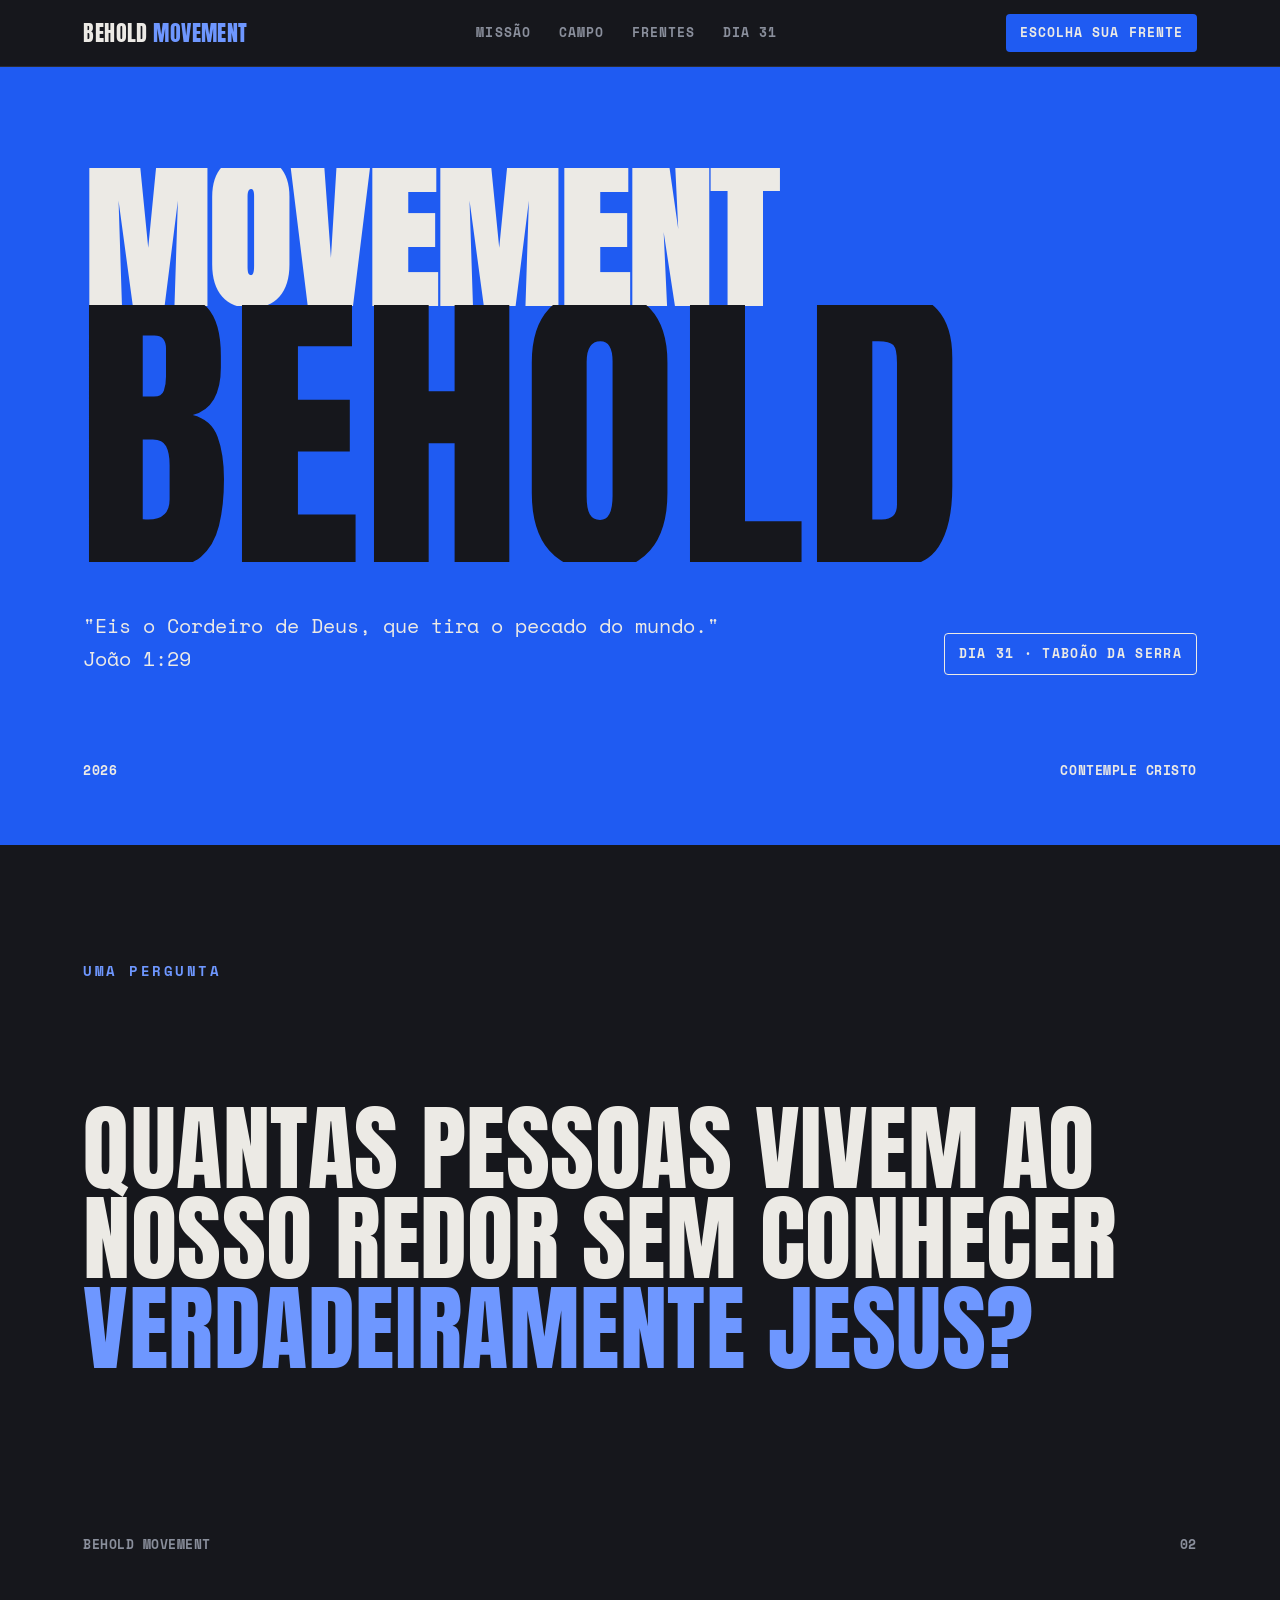
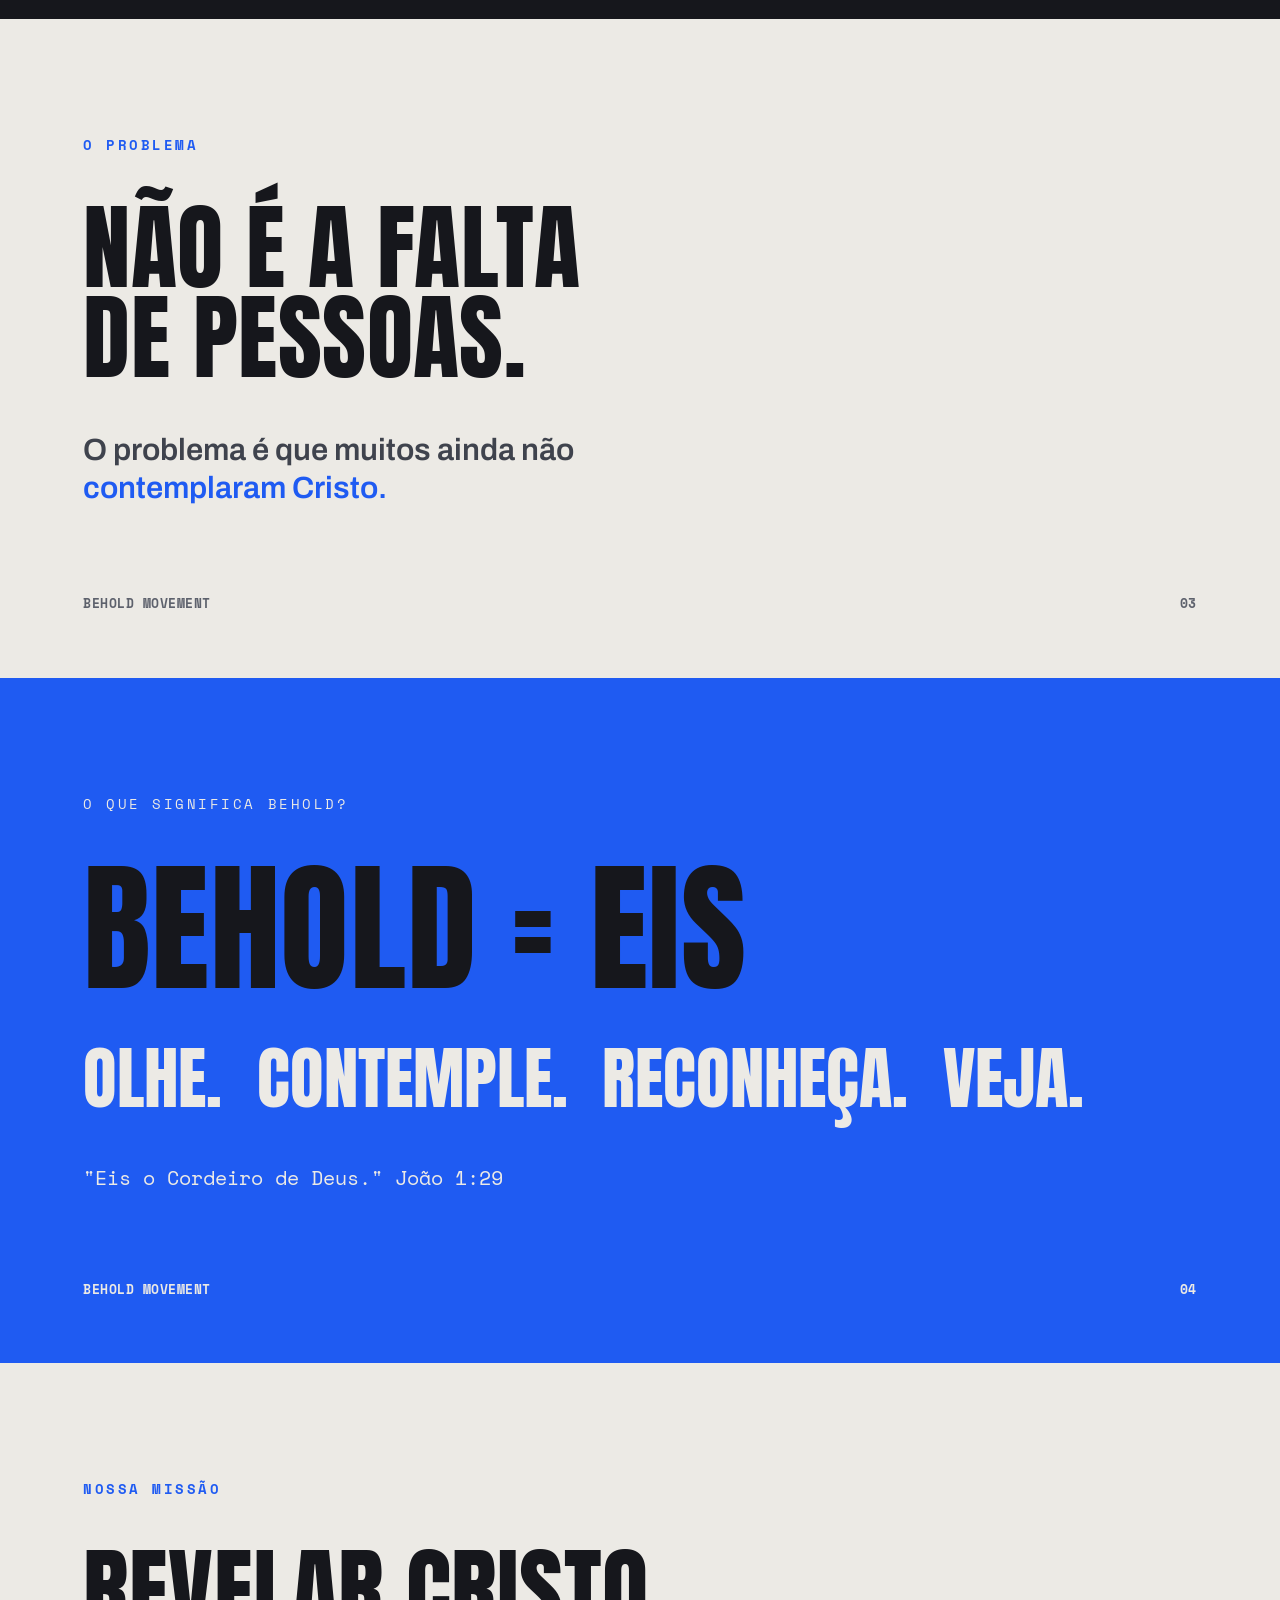
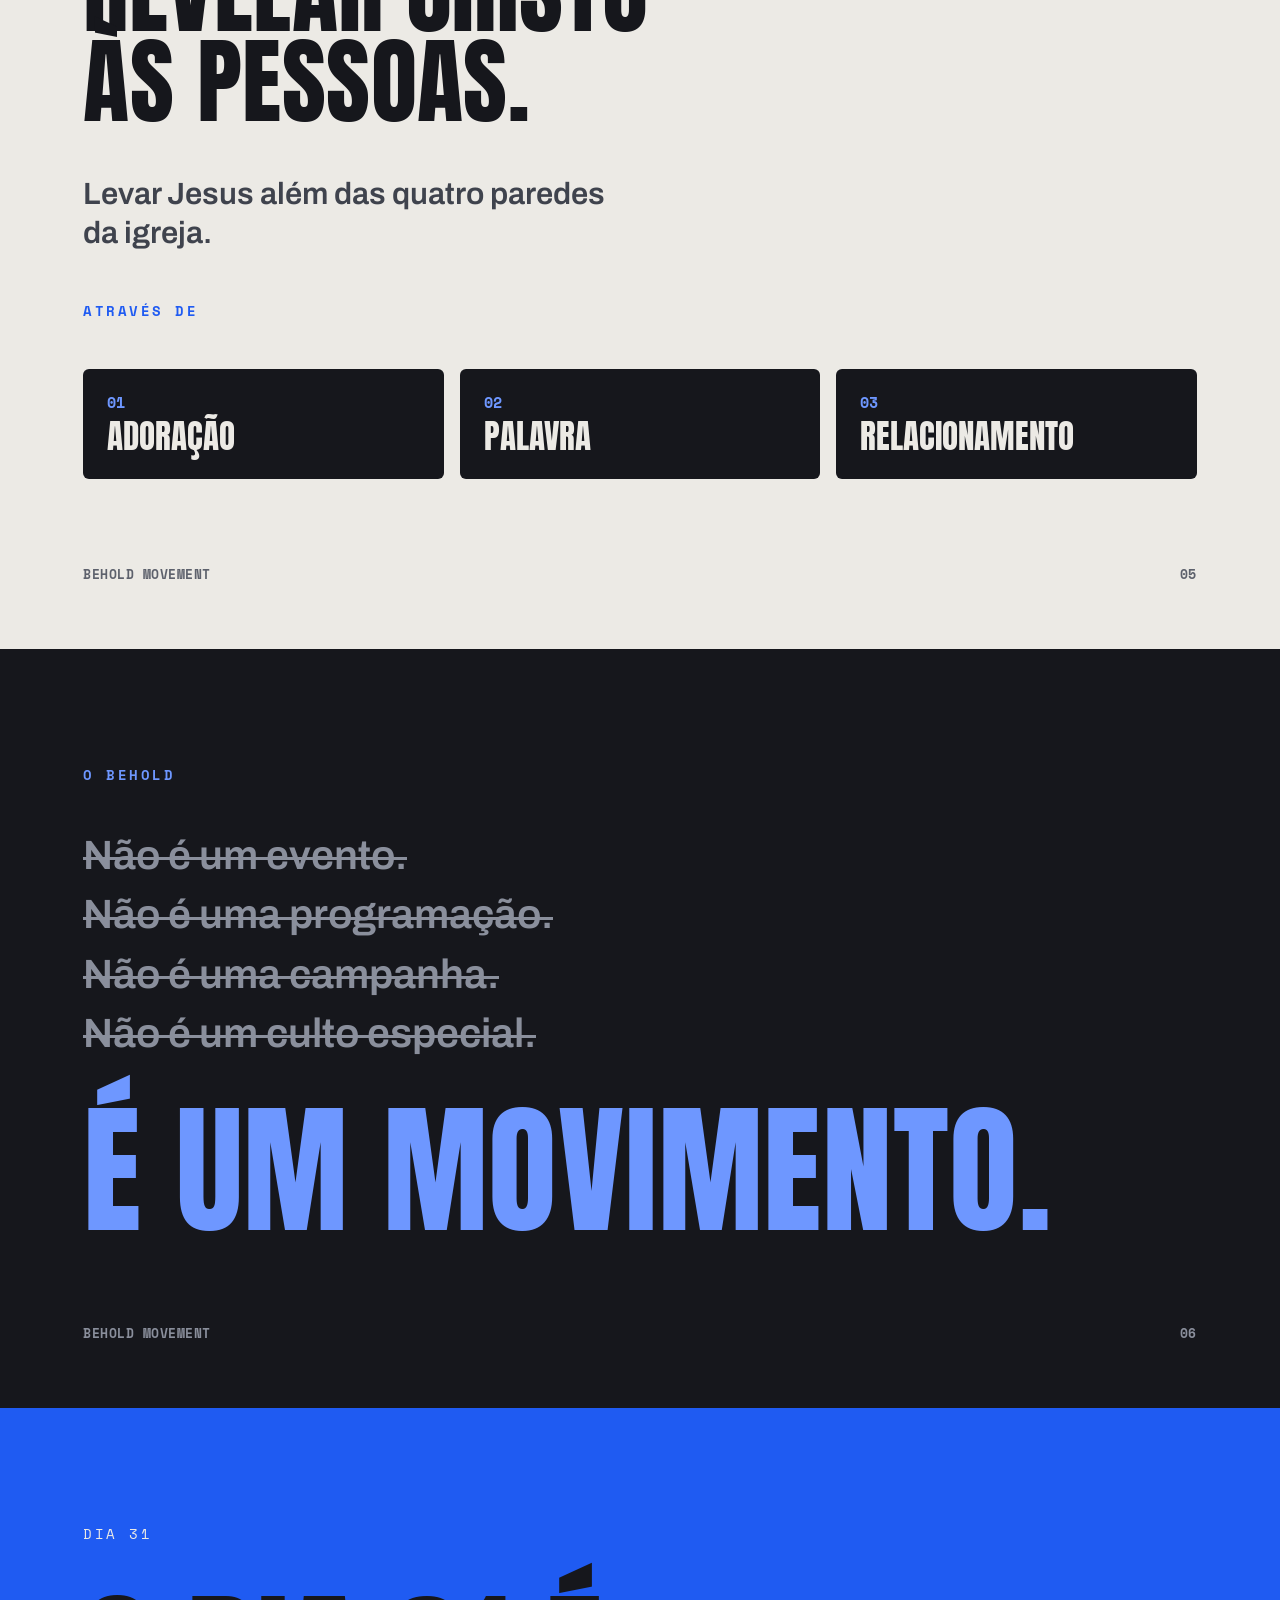
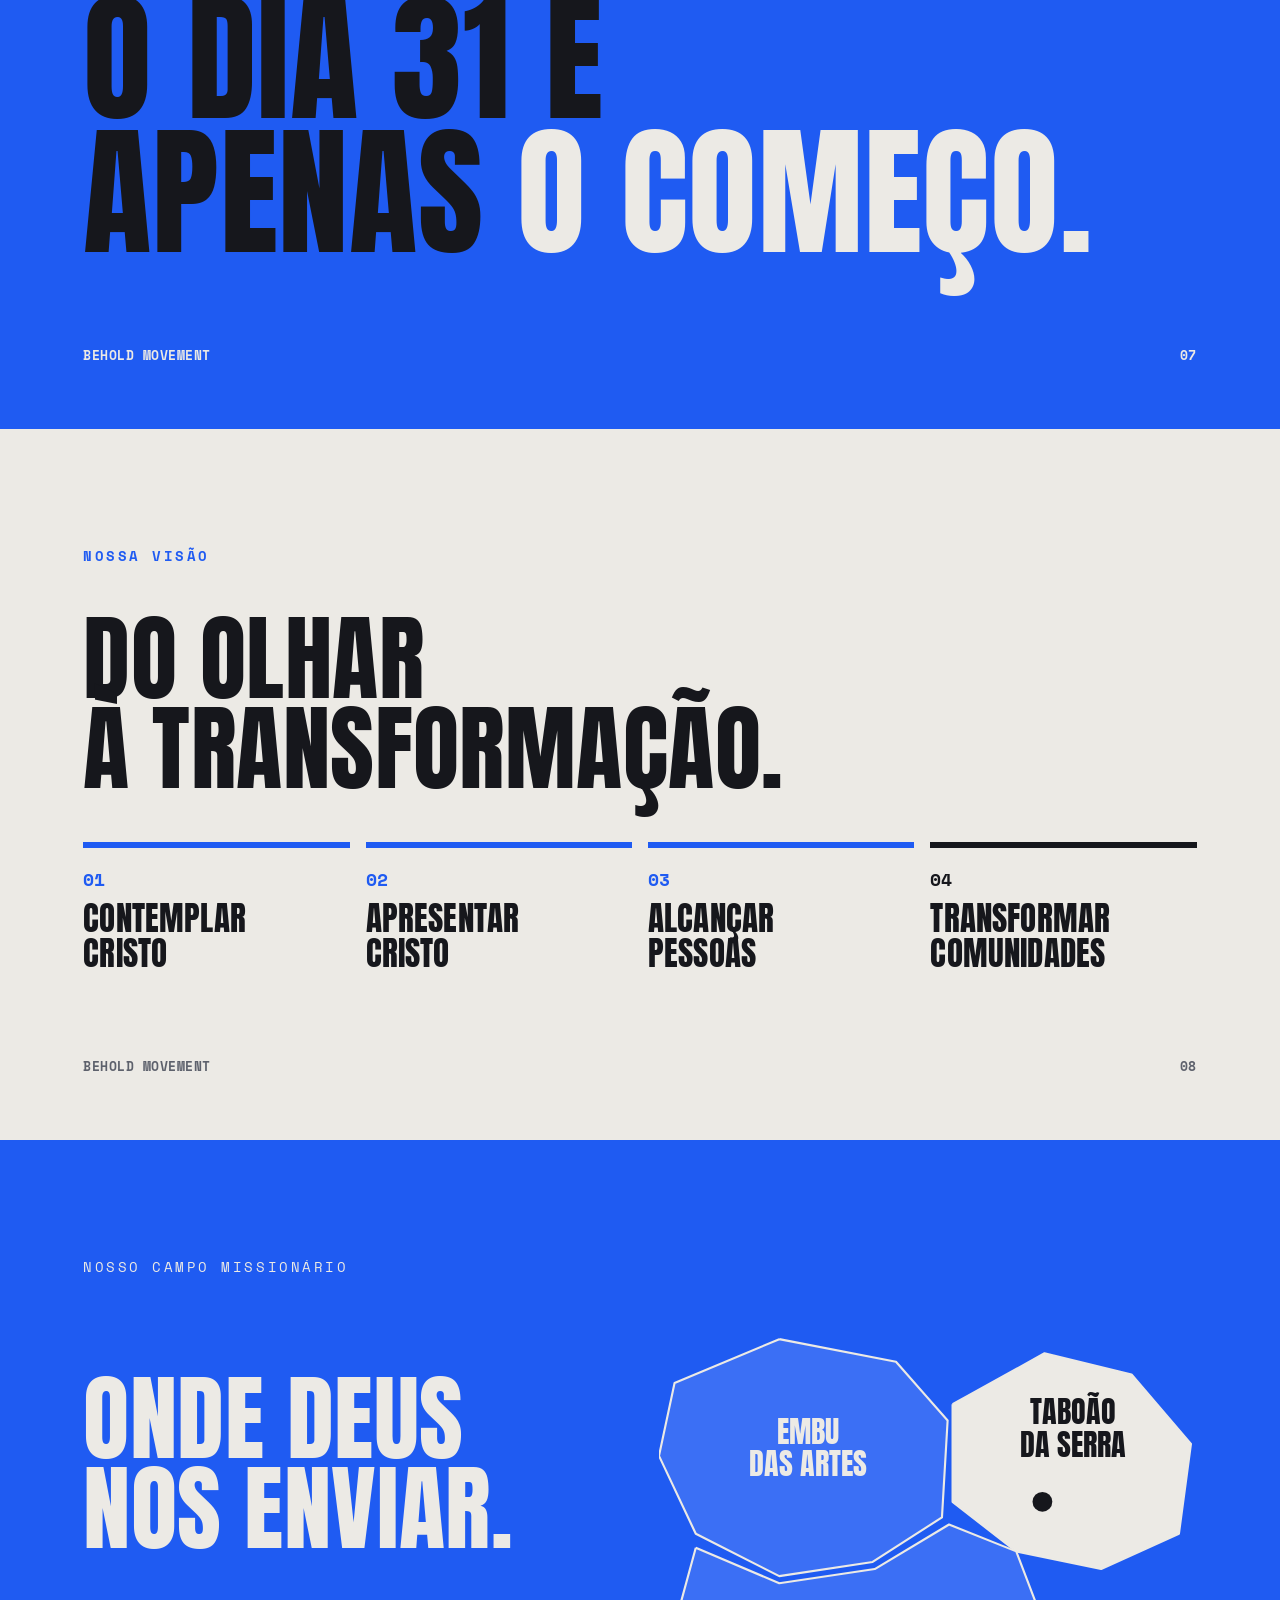
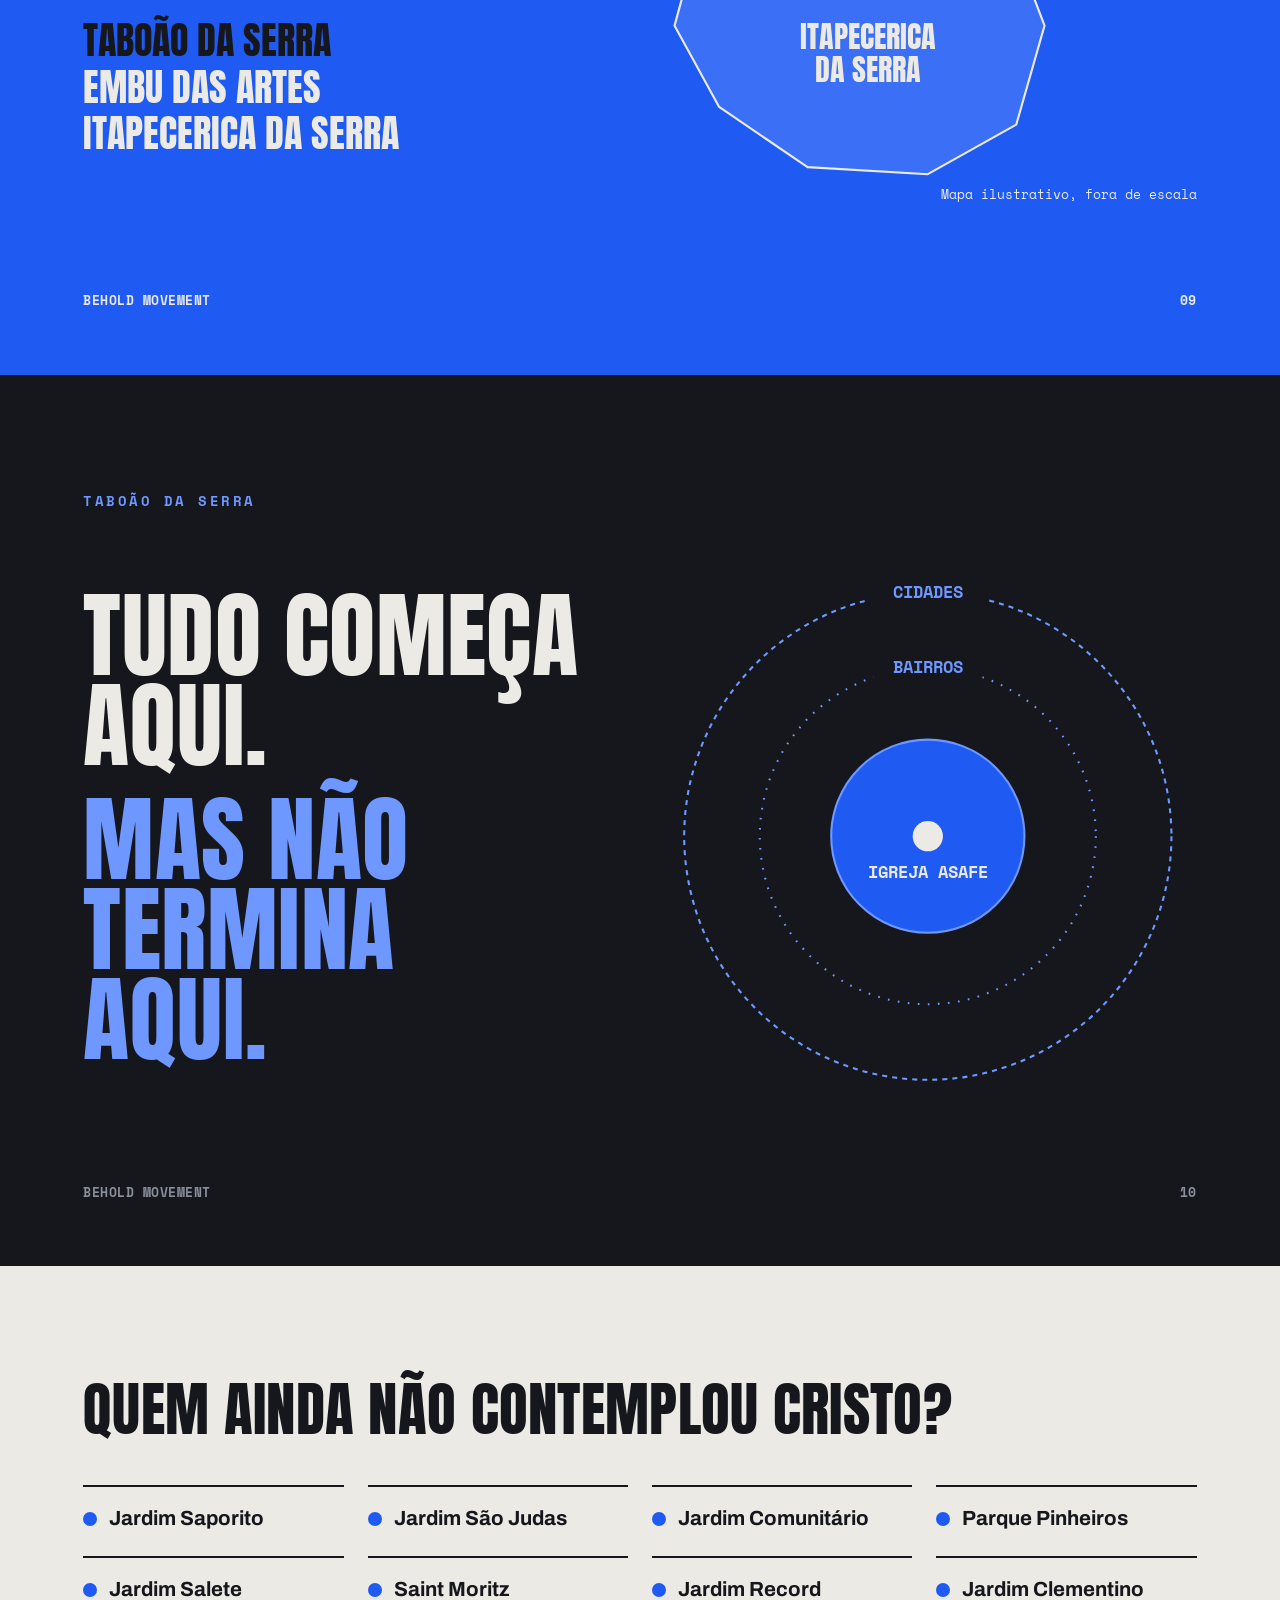
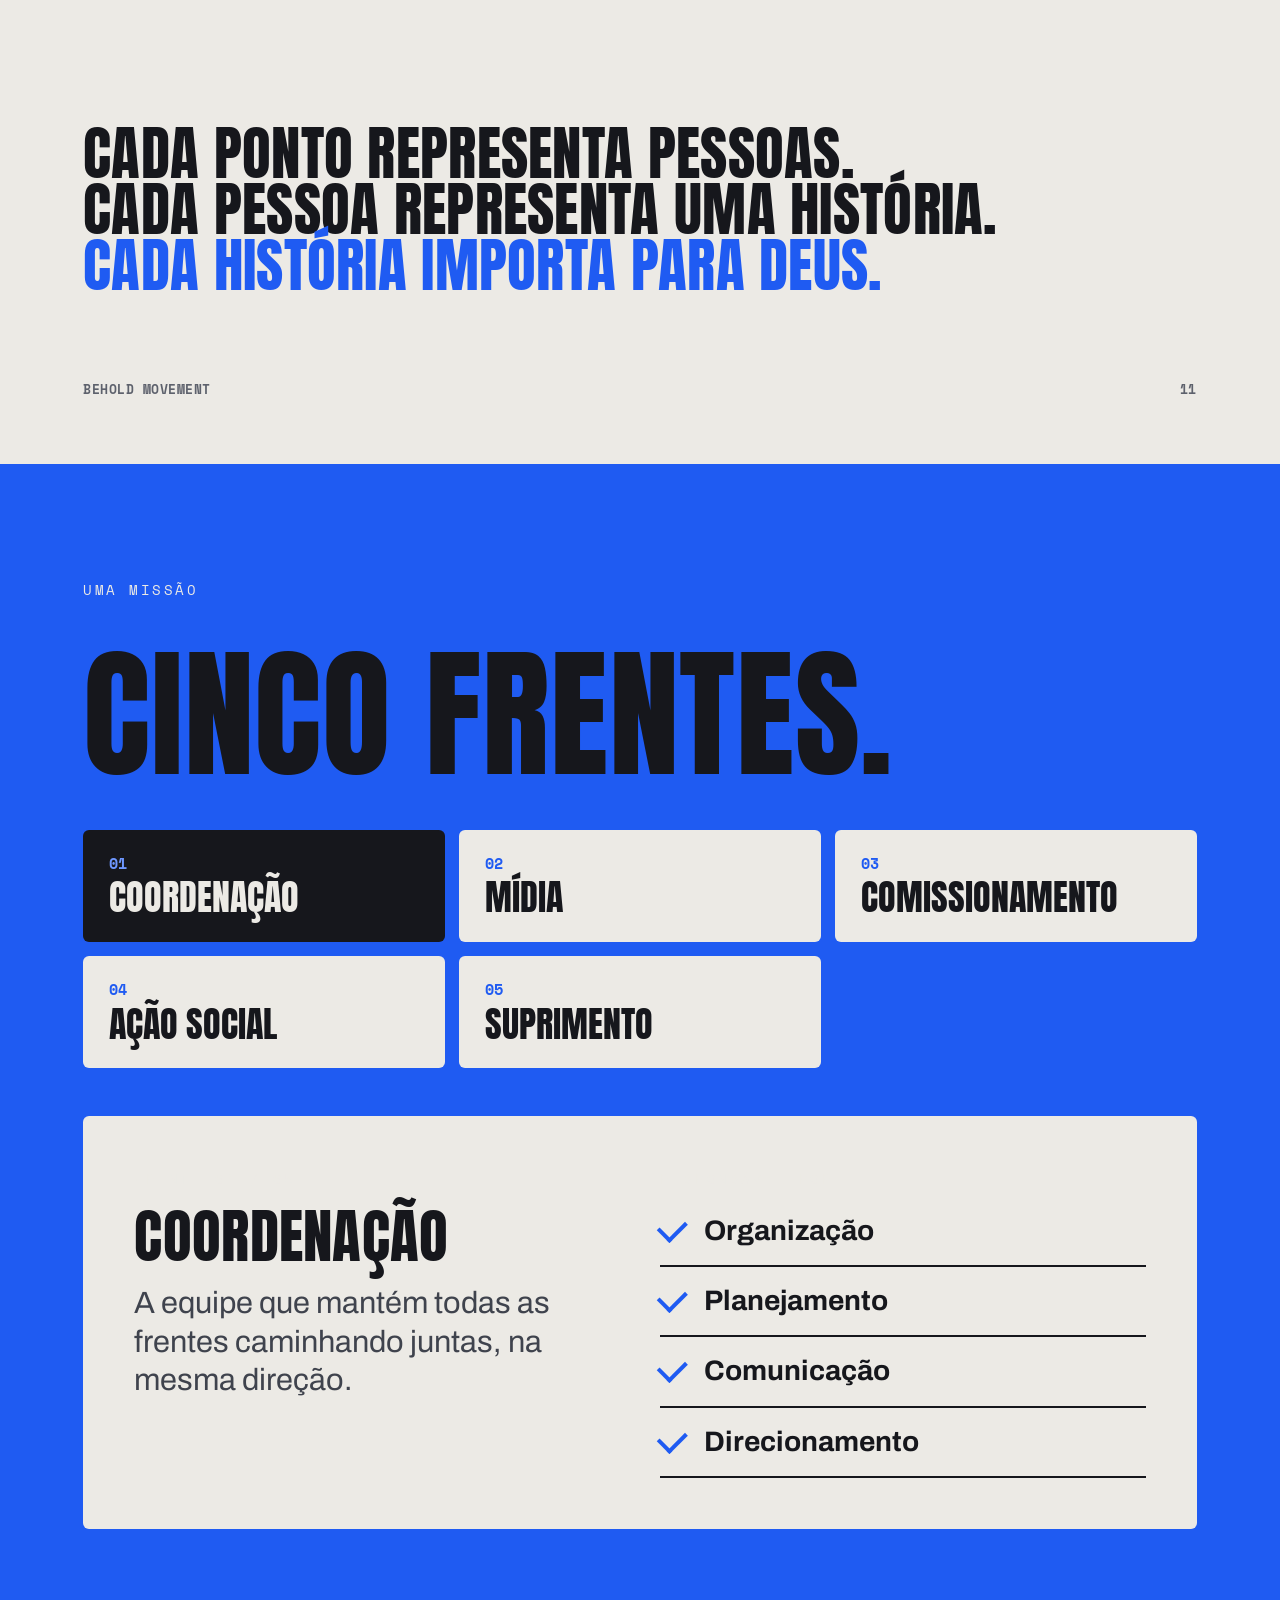
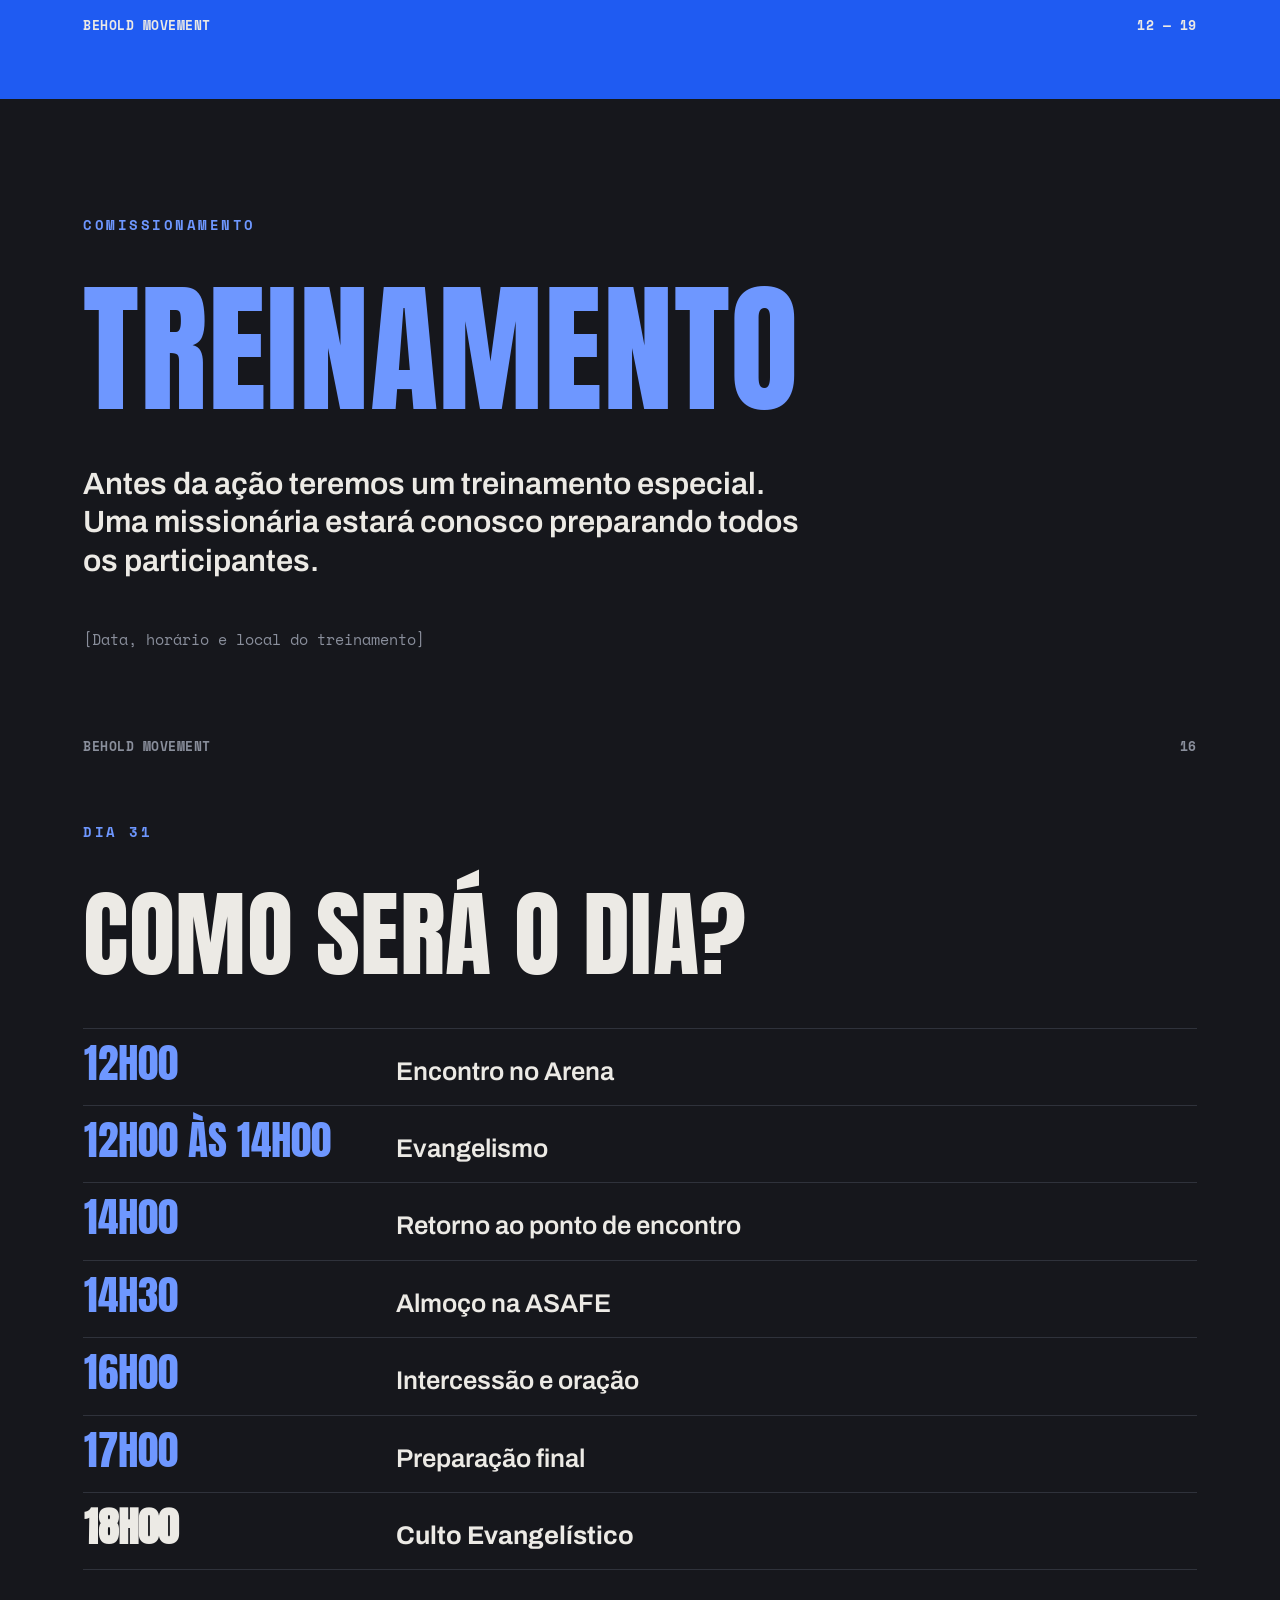
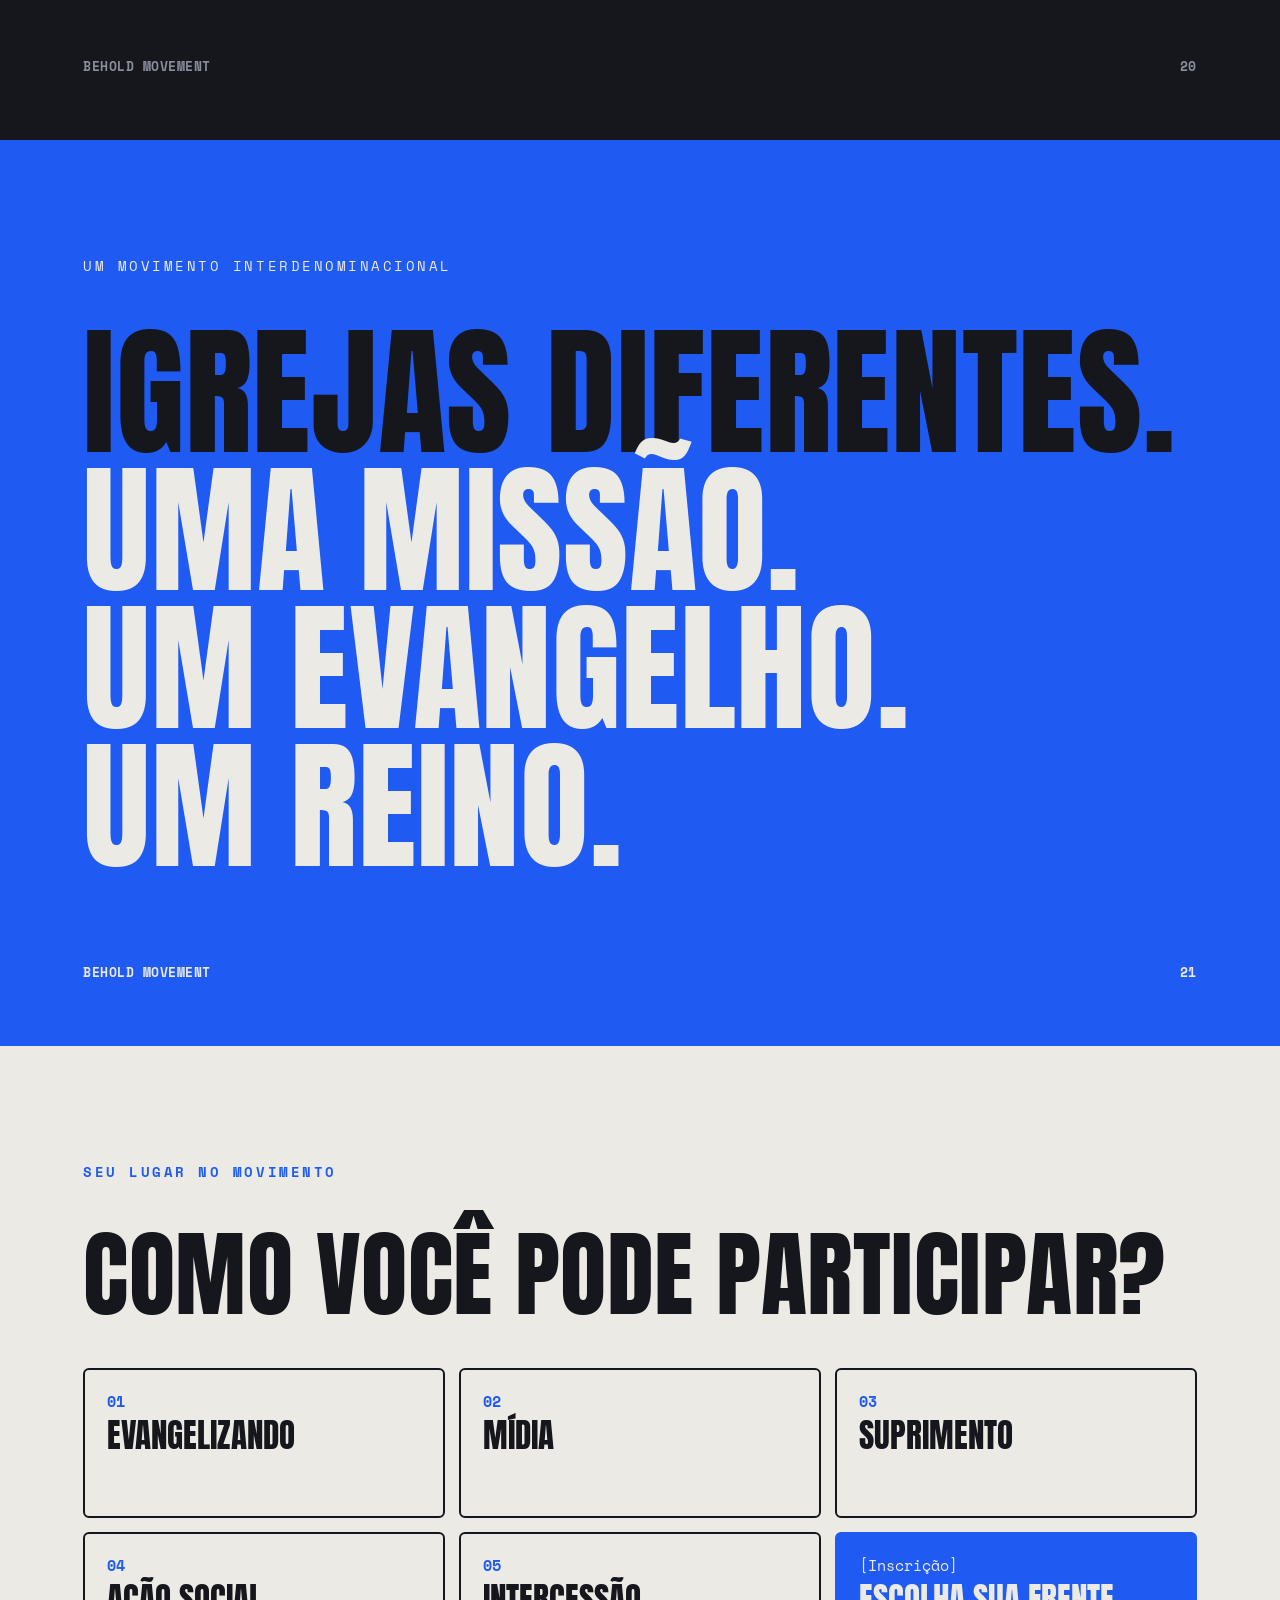
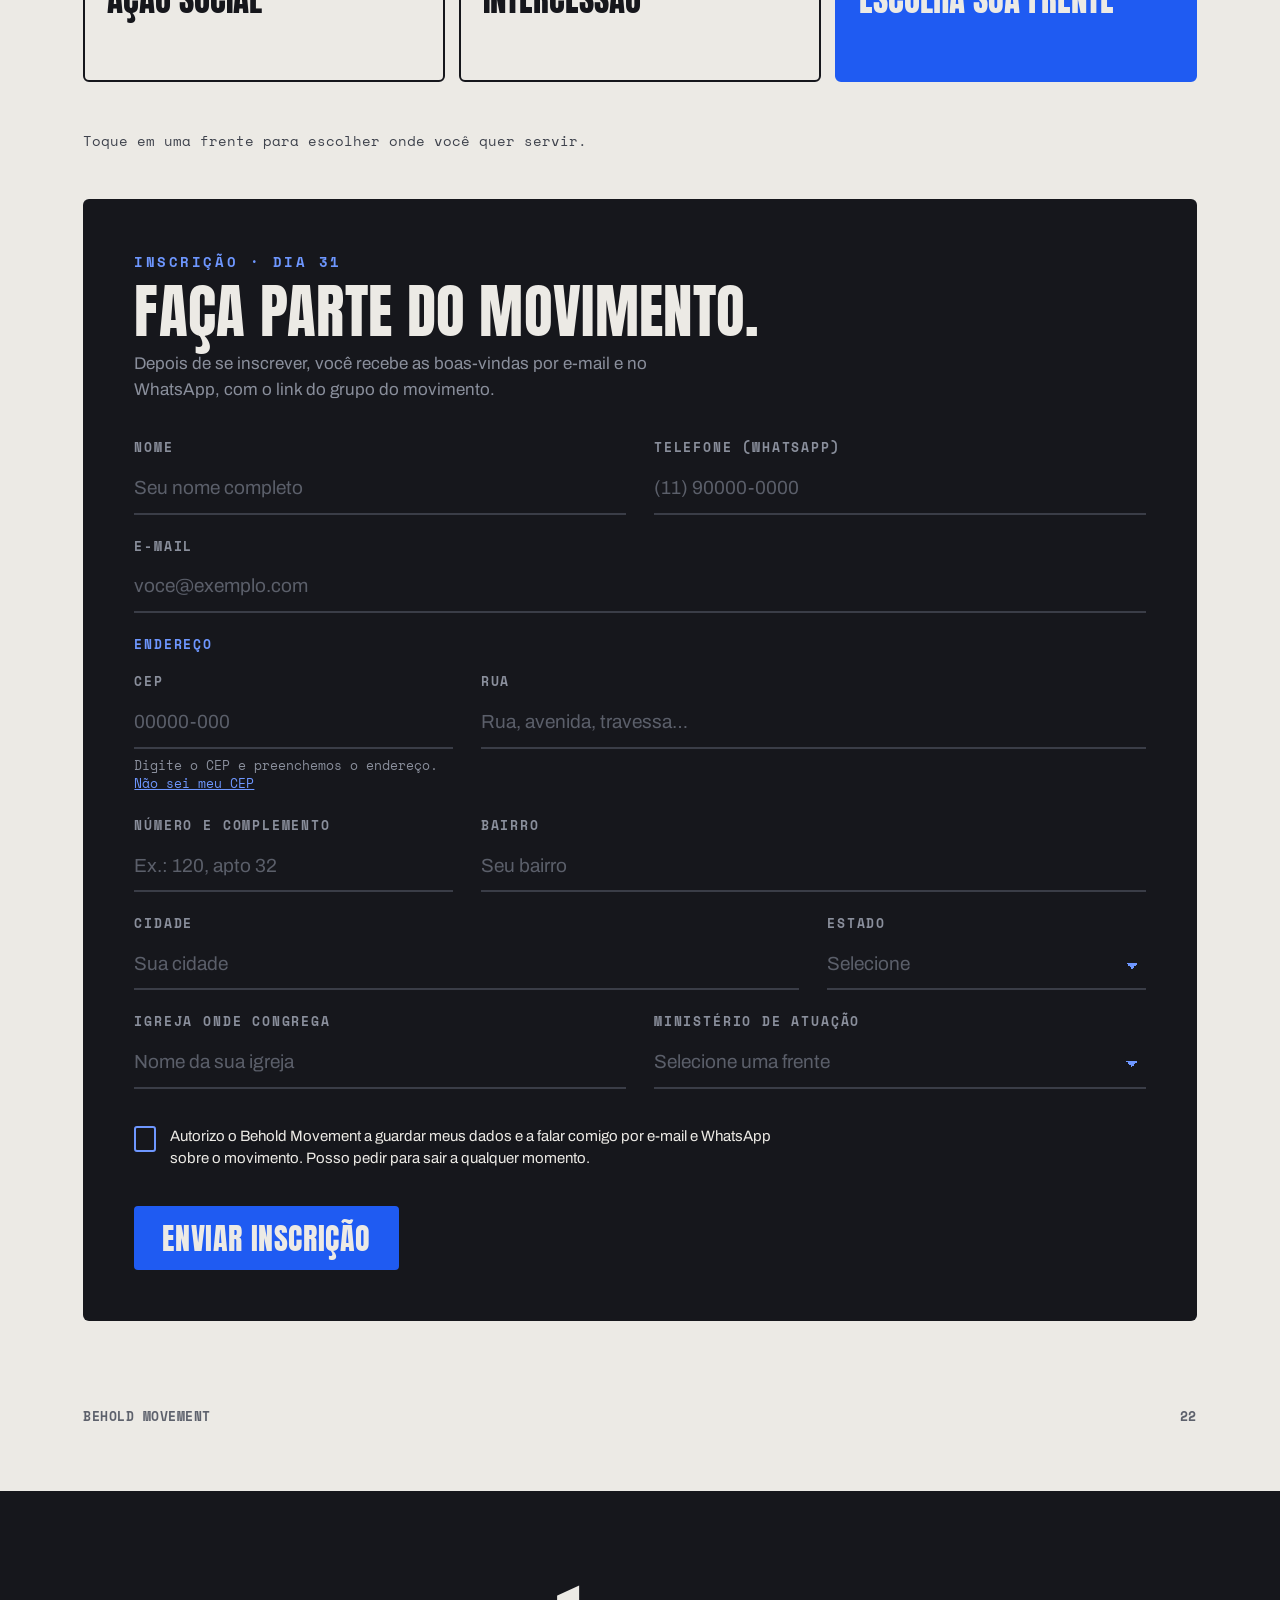
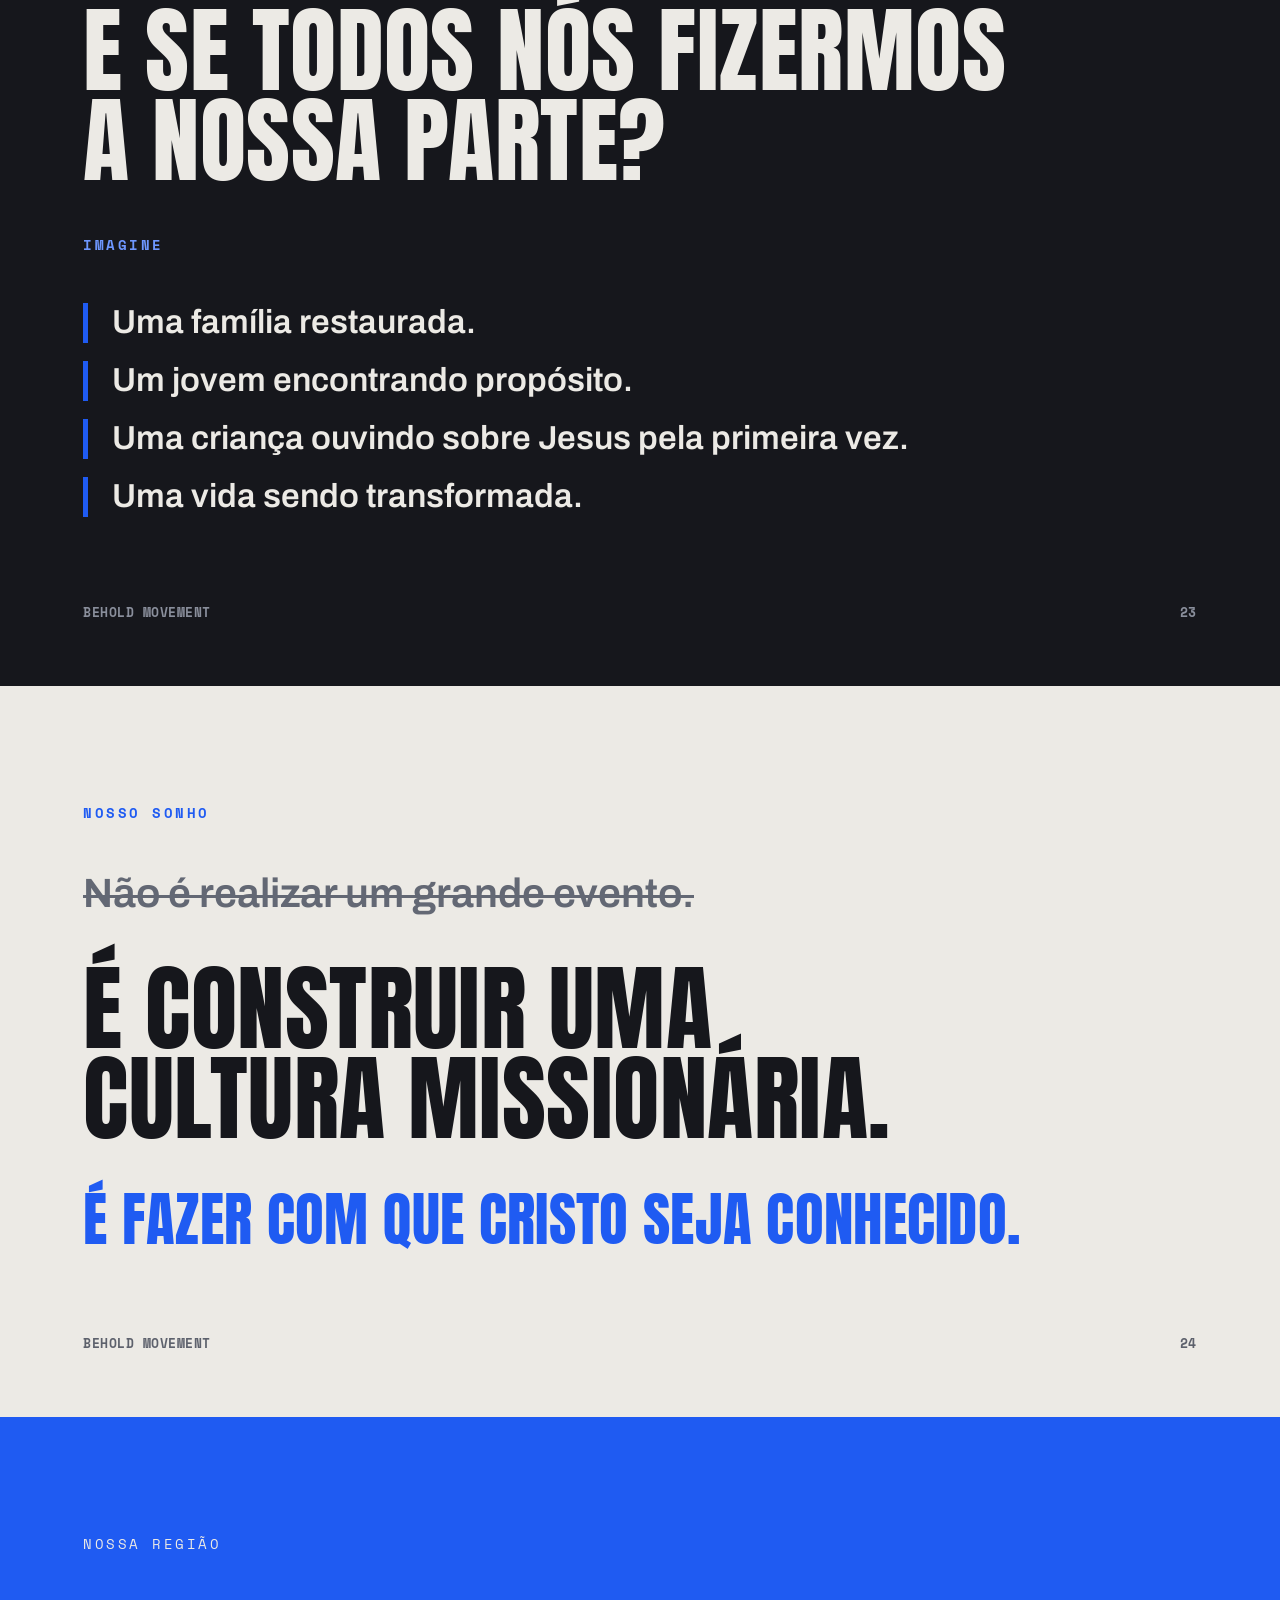
==== site/index.html @ 5b986a78 "Remove Louvor and Liderando grupos from the site and sign-up flow - Sign-up list and participation c" ====
<!doctype html>
<html lang="pt-BR">
<head>
<meta charset="utf-8">
<meta name="viewport" content="width=device-width, initial-scale=1, viewport-fit=cover">
<meta name="description" content="Behold Movement: um movimento interdenominacional para revelar Cristo às pessoas em Taboão da Serra, Embu das Artes e Itapecerica da Serra. Inscreva-se para o Dia 31.">
<meta name="theme-color" content="#1f5bf2">
<link rel="canonical" href="https://beholdmovement.com.br/">
<link rel="icon" href="data:image/svg+xml,%3Csvg xmlns='http://www.w3.org/2000/svg' viewBox='0 0 64 64'%3E%3Crect width='64' height='64' rx='8' fill='%231f5bf2'/%3E%3Ctext x='32' y='50' text-anchor='middle' font-family='Impact,Arial Narrow,sans-serif' font-size='46' fill='%2316171c'%3EB%3C/text%3E%3C/svg%3E">
<meta property="og:type" content="website">
<meta property="og:locale" content="pt_BR">
<meta property="og:url" content="https://beholdmovement.com.br/">
<meta property="og:title" content="Behold Movement · Contemple Cristo">
<meta property="og:description" content="Behold Movement: um movimento interdenominacional para revelar Cristo às pessoas em Taboão da Serra, Embu das Artes e Itapecerica da Serra. Inscreva-se para o Dia 31.">
<meta name="twitter:card" content="summary">
<title>Behold Movement</title>
<link rel="preconnect" href="https://fonts.googleapis.com">
<link rel="preconnect" href="https://fonts.gstatic.com" crossorigin>
<link rel="stylesheet" href="https://fonts.googleapis.com/css2?family=Anton&family=Archivo:wght@400;600;700&family=Space+Mono:wght@400;700&display=swap">
<style>
/* Layout: one long scroll of full-bleed "slabs" alternating Azul / Grafite / Papel, as in the deck; content sits on a fixed left edge. */
:root {
  --blue: #1f5bf2;
  --blue-soft: #3b6ff5;
  --sky: #6e97ff;
  --ink: #16171c;
  --paper: #eceae5;
  --mute: #8a8f9c;
  --mute-ink: #3f434d;
  --display: "Anton", "Impact", "Arial Narrow", sans-serif;
  --body: "Archivo", "Helvetica Neue", Arial, sans-serif;
  --mono: "Space Mono", ui-monospace, "SFMono-Regular", Menlo, monospace;
  --gutter: clamp(16px, 6.5vw, 132px);
  color-scheme: light;
}
* { box-sizing: border-box; }
html { scroll-behavior: smooth; }
body { margin: 0; background: var(--ink); color: var(--paper); font-family: var(--body); font-size: 17px; line-height: 1.5; -webkit-font-smoothing: antialiased; }
a { color: inherit; }
:focus-visible { outline: 3px solid var(--sky); outline-offset: 3px; }

/* ---------- slabs ---------- */
.slab { position: relative; padding-inline: var(--gutter); padding-block: clamp(56px, 9vw, 120px) clamp(40px, 5vw, 64px); display: flex; flex-direction: column; gap: clamp(28px, 4vw, 48px); overflow: hidden; }
.slab > * { min-width: 0; }
.s-blue { background: var(--blue); color: var(--paper); }
.s-ink { background: var(--ink); color: var(--paper); }
.s-paper { background: var(--paper); color: var(--ink); }

.eyebrow { font-family: var(--mono); font-weight: 700; font-size: 14px; letter-spacing: .18em; text-transform: uppercase; margin: 0; }
.s-ink .eyebrow { color: var(--sky); }
.s-paper .eyebrow { color: var(--blue); }
.s-blue .eyebrow { color: var(--paper); font-weight: 400; }

.slab-foot { display: flex; justify-content: space-between; gap: 16px; font-family: var(--mono); font-weight: 700; font-size: 13px; letter-spacing: .04em; text-transform: uppercase; margin-top: auto; padding-top: clamp(16px, 3vw, 40px); }
.s-ink .slab-foot { color: var(--mute); }
.s-paper .slab-foot { color: #5d616c; }
.s-blue .slab-foot { color: var(--paper); }
.slab-foot span:last-child { font-variant-numeric: tabular-nums; }

.d { font-family: var(--display); font-weight: 400; text-transform: uppercase; line-height: .95; letter-spacing: .005em; margin: 0; text-wrap: balance; }
.d-xxl { font-size: clamp(88px, 22vw, 340px); line-height: .82; }
.d-xl { font-size: clamp(56px, 11vw, 168px); }
.d-l { font-size: clamp(44px, 7.4vw, 112px); }
.d-m { font-size: clamp(32px, 4.6vw, 68px); }
.d-s { font-size: clamp(24px, 2.6vw, 38px); line-height: 1.05; }
.lede { font-size: clamp(20px, 2.4vw, 34px); font-weight: 600; line-height: 1.25; max-width: 30ch; margin: 0; text-wrap: pretty; }
.lede.light { font-weight: 400; }
.s-paper .lede { color: var(--mute-ink); }
.c-blue { color: var(--blue); }
.c-sky { color: var(--sky); }
.c-ink { color: var(--ink); }
.c-paper { color: var(--paper); }
.verse { font-family: var(--mono); font-size: clamp(15px, 1.6vw, 21px); line-height: 1.6; margin: 0; }

/* ---------- top bar ---------- */
.bar { position: sticky; top: env(safe-area-inset-top, 0px); z-index: 10; display: flex; align-items: center; justify-content: space-between; gap: 16px; padding-inline: var(--gutter); padding-block: 14px; background: var(--ink); border-bottom: 1px solid #2a2c34; font-family: var(--mono); font-size: 13px; font-weight: 700; letter-spacing: .08em; text-transform: uppercase; }
.bar .mark { font-family: var(--display); font-weight: 400; font-size: 22px; letter-spacing: .02em; text-decoration: none; }
.bar .mark b { color: var(--sky); font-weight: 400; }
.bar nav { display: flex; gap: clamp(12px, 2.4vw, 28px); flex-wrap: wrap; }
.bar nav a { text-decoration: none; color: var(--mute); }
.bar nav a:hover { color: var(--paper); }
.bar .cta { text-decoration: none; background: var(--blue); color: var(--paper); padding: 9px 14px; border-radius: 4px; white-space: nowrap; }
.bar .cta:hover { background: var(--blue-soft); }
@media (max-width: 760px) { .bar nav { display: none; } }

/* ---------- hero ---------- */
.hero { padding-block-start: clamp(56px, 8vw, 110px); }
.hero .stack { display: flex; flex-direction: column; }
.hero .movement { font-family: var(--display); font-size: clamp(52px, 13vw, 200px); line-height: .82; color: var(--paper); text-transform: uppercase; margin: 0; }
.hero .behold { font-family: var(--display); font-size: clamp(96px, 25vw, 380px); line-height: .8; color: var(--ink); text-transform: uppercase; margin: 0; margin-left: -.02em; }
.hero .movement { animation: wipe-up .9s cubic-bezier(.2,.7,.1,1) both; }
.hero .behold { animation: wipe-up 1.1s cubic-bezier(.2,.7,.1,1) .2s both; }
.hero .hero-meta, .hero .slab-foot { animation: fade-in .8s ease .9s both; }
@keyframes wipe-up { from { clip-path: inset(0 0 100% 0); transform: translateY(30%); } to { clip-path: inset(0 0 0 0); transform: none; } }
@keyframes fade-in { from { opacity: 0; } }

/* Revelação ao rolar: o elemento fica visível por padrão; a classe .in (posta pelo script
   quando ele entra na tela) só toca a animação de entrada. */
@keyframes rise-in { from { opacity: 0; transform: translateY(40px); } }
.rv.in { animation: rise-in .8s cubic-bezier(.2,.7,.1,1) both; animation-delay: var(--d, 0s); }
.hero-meta { display: flex; justify-content: space-between; align-items: end; gap: 24px; flex-wrap: wrap; }
.date-chip { font-family: var(--mono); font-weight: 700; font-size: 13px; letter-spacing: .1em; text-transform: uppercase; border: 1.5px solid var(--paper); padding: 10px 14px; border-radius: 4px; }

/* ---------- question / problem ---------- */
.tall { min-height: min(86vh, 820px); }
.tall .push { margin-top: auto; }

/* ---------- behold = eis ---------- */
.verbs { display: flex; flex-wrap: wrap; gap: .1em .5em; font-family: var(--display); font-size: clamp(32px, 5.4vw, 80px); line-height: 1; text-transform: uppercase; color: var(--paper); margin: 0; padding: 0; list-style: none; }
.verbs li { transition: color .2s; }
.verbs li:hover { color: var(--ink); }

/* ---------- mission pillars ---------- */
.tiles { display: grid; grid-template-columns: repeat(3, minmax(0, 1fr)); gap: 16px; }
.tile { background: var(--ink); color: var(--paper); border-radius: 6px; padding: 22px 24px 26px; display: flex; flex-direction: column; gap: 6px; }
.tile .n { font-family: var(--mono); font-weight: 700; font-size: 15px; color: var(--sky); font-variant-numeric: tabular-nums; }
.tile .t { font-family: var(--display); font-size: clamp(24px, 2.6vw, 38px); text-transform: uppercase; line-height: 1; overflow-wrap: anywhere; }
@media (max-width: 640px) { .tiles { grid-template-columns: minmax(0, 1fr); } }

/* ---------- not a ... ---------- */
.struck { list-style: none; margin: 0; padding: 0; display: flex; flex-direction: column; gap: .35em; font-family: var(--body); font-weight: 600; font-size: clamp(24px, 3.2vw, 46px); line-height: 1.1; color: var(--mute); }
.struck li span { background: linear-gradient(currentColor, currentColor) 0 58% / 100% .08em no-repeat; -webkit-box-decoration-break: slice; box-decoration-break: slice; }
.struck.in li span { animation: strike .7s cubic-bezier(.6,0,.2,1) both; animation-delay: calc(var(--i, 0) * .3s + .2s); }
@keyframes strike { from { background-size: 0% .08em; } }
.struck.in + h2.d.rv.in { animation-delay: 1.4s; }
.map.in polygon { stroke-dasharray: 100; animation: draw 1.8s cubic-bezier(.6,0,.2,1) both; }
.map.in polygon:nth-child(2) { animation-delay: .25s; }
.map.in polygon:nth-child(3) { animation-delay: .5s; }
@keyframes draw { from { stroke-dashoffset: 100; } }
.orbit .ring-outer { transform-origin: 320px 330px; animation: spin 40s linear infinite; }
.orbit .ring-mid { transform-origin: 320px 330px; animation: spin 90s linear infinite reverse; }
.orbit .core { transform-origin: 320px 330px; animation: beat 2.6s ease-in-out infinite; }
@keyframes spin { to { transform: rotate(360deg); } }
@keyframes beat { 50% { transform: scale(1.06); } }
#front-panel > .split { animation: fade-in .35s ease both; }
.s-paper .struck { color: #636874; }

/* ---------- vision steps ---------- */
.steps { display: grid; grid-template-columns: repeat(4, minmax(0, 1fr)); gap: 16px; list-style: none; margin: 0; padding: 0; }
.steps li { border-top: 6px solid var(--blue); padding-top: 18px; display: flex; flex-direction: column; gap: 8px; }
.steps li:last-child { border-color: var(--ink); }
.steps .n { font-family: var(--mono); font-weight: 700; font-size: 18px; color: var(--blue); }
.steps li:last-child .n { color: var(--ink); }
@media (max-width: 900px) { .steps { grid-template-columns: repeat(2, minmax(0, 1fr)); row-gap: 32px; } }

/* ---------- two column ---------- */
.split { display: grid; grid-template-columns: minmax(0, 1fr) minmax(0, 1.05fr); gap: clamp(28px, 5vw, 80px); align-items: center; }
.split.top { align-items: start; }
@media (max-width: 900px) { .split { grid-template-columns: minmax(0, 1fr); } }
.cities { list-style: none; margin: 0; padding: 0; font-family: var(--display); font-size: clamp(26px, 3vw, 44px); text-transform: uppercase; line-height: 1.2; }
.cities li:first-child { color: var(--ink); }
.map svg, .orbit svg, .dots svg { width: 100%; height: auto; display: block; max-width: 100%; }
.caption { font-family: var(--mono); font-size: 13px; text-align: right; margin: 8px 0 0; }

/* ---------- neighbourhoods ---------- */
.hoods { display: grid; grid-template-columns: repeat(4, minmax(0, 1fr)); column-gap: 24px; list-style: none; margin: 0; padding: 0; }
.hoods li { border-top: 2px solid var(--ink); padding-block: 16px 22px; display: flex; align-items: center; gap: 12px; font-weight: 700; font-size: clamp(17px, 1.6vw, 22px); }
.hoods li::before { content: ""; width: 14px; height: 14px; border-radius: 50%; background: var(--blue); flex: none; }
@media (max-width: 900px) { .hoods { grid-template-columns: repeat(2, minmax(0, 1fr)); } }
@media (max-width: 460px) { .hoods { grid-template-columns: minmax(0, 1fr); } }

/* ---------- six fronts ---------- */
.fronts { display: grid; grid-template-columns: repeat(3, minmax(0, 1fr)); gap: 14px; }
.front { all: unset; box-sizing: border-box; cursor: pointer; background: var(--paper); color: var(--ink); border-radius: 6px; padding: 22px 26px 26px; display: flex; flex-direction: column; gap: 6px; transition: transform .15s, background .15s; }
.front:hover { transform: translateY(-2px); }
.front:focus-visible { outline: 3px solid var(--ink); outline-offset: 3px; }
.front[aria-selected="true"] { background: var(--ink); color: var(--paper); }
.front .n { font-family: var(--mono); font-weight: 700; font-size: 15px; color: var(--blue); }
.front[aria-selected="true"] .n { color: var(--sky); }
.front .t { font-family: var(--display); font-size: clamp(24px, 2.8vw, 42px); text-transform: uppercase; line-height: 1; overflow-wrap: anywhere; }
@media (max-width: 900px) { .fronts { grid-template-columns: repeat(2, minmax(0, 1fr)); } }

.panel { background: var(--paper); color: var(--ink); border-radius: 6px; padding: clamp(24px, 4vw, 56px); }
.panel .split { align-items: start; }
.checks { list-style: none; margin: 0; padding: 0; }
.checks li { display: flex; align-items: center; gap: 18px; border-bottom: 2px solid var(--ink); padding-block: 18px; font-weight: 700; font-size: clamp(20px, 2.2vw, 30px); line-height: 1.15; }
.checks li::before { content: ""; flex: none; width: 22px; height: 14px; border-left: 4px solid var(--blue); border-bottom: 4px solid var(--blue); transform: rotate(-45deg) translate(2px, -3px); }
.checks.num li::before { display: none; }
.checks.num .k { font-family: var(--display); font-weight: 400; font-size: 1.9em; color: var(--blue); min-width: 1.4em; line-height: 1; }
.panel .big { font-family: var(--display); font-size: clamp(96px, 14vw, 200px); color: var(--blue); line-height: .85; }
.panel .lede { color: var(--mute-ink); font-weight: 400; }
.panel .lede.accent { color: var(--blue); font-weight: 600; }

/* ---------- training ---------- */
.placeholder { font-family: var(--mono); color: var(--mute); font-size: 15px; margin: 0; }

/* ---------- schedule ---------- */
.agenda { width: 100%; border-collapse: collapse; }
.agenda td { border-top: 1px solid #2f323b; padding-block: 14px; vertical-align: baseline; }
.agenda tr:last-child td { border-bottom: 1px solid #2f323b; }
.agenda .h { font-family: var(--display); font-size: clamp(26px, 3.2vw, 46px); color: var(--sky); text-transform: uppercase; white-space: nowrap; padding-right: 32px; width: 28%; line-height: 1; font-variant-numeric: tabular-nums; }
.agenda .w { font-weight: 600; font-size: clamp(18px, 2vw, 28px); }
.agenda tr.final .h, .agenda tr.final .w { color: var(--paper); font-weight: 700; }
@media (max-width: 560px) { .agenda tr { display: flex; flex-direction: column; border-top: 1px solid #2f323b; padding-block: 12px; } .agenda td { border: 0 !important; padding: 0; width: auto; } }

/* ---------- participate ---------- */
.roles { display: grid; grid-template-columns: repeat(3, minmax(0, 1fr)); gap: 14px; }
.role { all: unset; box-sizing: border-box; cursor: pointer; border: 2.5px solid var(--ink); border-radius: 6px; padding: 20px 22px 30px; display: flex; flex-direction: column; gap: 6px; min-height: 150px; transition: background .15s, color .15s; }
.role:hover { background: #e1ded7; }
.role:focus-visible { outline: 3px solid var(--blue); outline-offset: 3px; }
.role .n { font-family: var(--mono); font-weight: 700; font-size: 15px; color: var(--blue); }
.role .t { font-family: var(--display); font-size: clamp(24px, 2.6vw, 38px); text-transform: uppercase; line-height: 1; overflow-wrap: anywhere; }
.role[aria-pressed="true"] { background: var(--ink); color: var(--paper); }
.role[aria-pressed="true"] .n { color: var(--sky); }
.role.signup { background: var(--blue); border-color: var(--blue); color: var(--paper); cursor: default; }
.role.signup .n { color: var(--paper); font-weight: 400; }
@media (max-width: 900px) { .roles { grid-template-columns: repeat(2, minmax(0, 1fr)); } }
.picked { font-family: var(--mono); font-size: 14px; margin: 0; min-height: 1.5em; color: var(--mute-ink); }
a.role.signup { cursor: pointer; text-decoration: none; }
a.role.signup:hover { background: var(--blue-soft); border-color: var(--blue-soft); }

/* ---------- signup form ---------- */
.signup-form { background: var(--ink); color: var(--paper); border-radius: 6px; padding: clamp(24px, 4vw, 56px); display: flex; flex-direction: column; gap: clamp(24px, 3vw, 36px); scroll-margin-top: 80px; }
.sf-head { display: flex; flex-direction: column; gap: 12px; }
.signup-form .eyebrow { color: var(--sky); }
.sf-grid { display: grid; grid-template-columns: repeat(2, minmax(0, 1fr)); gap: 22px 28px; }
.sf-grid .wide { grid-column: 1 / -1; }
@media (max-width: 700px) { .sf-grid { grid-template-columns: minmax(0, 1fr); } }
.field { display: flex; flex-direction: column; gap: 8px; min-width: 0; }
.field label { font-family: var(--mono); font-weight: 700; font-size: 13px; letter-spacing: .14em; text-transform: uppercase; color: var(--mute); }
.field input, .field select { font: 600 19px/1.3 var(--body); color: var(--paper); background: transparent; border: 0; border-bottom: 2px solid #3a3d47; border-radius: 0; padding: 10px 0 12px; width: 100%; transition: border-color .15s; }
.field select { appearance: none; background-image: linear-gradient(45deg, transparent 50%, var(--sky) 50%), linear-gradient(135deg, var(--sky) 50%, transparent 50%); background-position: calc(100% - 14px) 52%, calc(100% - 8px) 52%; background-size: 6px 6px; background-repeat: no-repeat; padding-right: 28px; }
.field select:invalid { color: #5b5f6a; font-weight: 400; }
.field select option { background: var(--ink); color: var(--paper); }
.field input::placeholder { color: #5b5f6a; font-weight: 400; }
.field input:focus, .field select:focus { outline: none; border-color: var(--sky); }
.field.invalid input, .field.invalid select { border-color: #ff7a6b; }
.field .err { font-family: var(--mono); font-size: 12.5px; color: #ff9a8d; margin: 0; }
.sf-note { margin: 0; color: var(--mute); max-width: 60ch; }
.addr { border: 0; margin: 0; padding: 0; min-width: 0; display: grid; grid-template-columns: repeat(6, minmax(0, 1fr)); gap: 22px 28px; }
.addr legend { padding: 0; margin-bottom: 18px; font-family: var(--mono); font-weight: 700; font-size: 13px; letter-spacing: .14em; text-transform: uppercase; color: var(--sky); }
.addr .a2 { grid-column: span 2; }
.addr .a4 { grid-column: span 4; }
@media (max-width: 700px) { .addr { grid-template-columns: minmax(0, 1fr); } .addr .a2, .addr .a4 { grid-column: auto; } }
.hint { margin: 0; font-family: var(--mono); font-size: 12.5px; line-height: 1.5; color: var(--mute); }
.hint a { color: var(--sky); }
.hint.ok { color: var(--sky); }
.hint.bad { color: #ff9a8d; }
.consent .check { display: flex; gap: 14px; align-items: flex-start; font: 400 15px/1.5 var(--body); letter-spacing: 0; text-transform: none; color: var(--paper); cursor: pointer; max-width: 75ch; }
.consent input[type="checkbox"] { appearance: none; flex: none; width: 22px; height: 22px; margin: 1px 0 0; border: 2px solid var(--sky); border-radius: 3px; background: transparent; cursor: pointer; display: grid; place-content: center; }
.consent input[type="checkbox"]::after { content: ""; width: 11px; height: 6px; border-left: 3px solid var(--ink); border-bottom: 3px solid var(--ink); transform: rotate(-45deg) translate(1px, -1px); opacity: 0; }
.consent input[type="checkbox"]:checked { background: var(--sky); }
.consent input[type="checkbox"]:checked::after { opacity: 1; }
.consent input[type="checkbox"]:focus-visible { outline: 3px solid var(--sky); outline-offset: 3px; }
.consent.invalid input[type="checkbox"] { border-color: #ff7a6b; }
.hp { position: absolute; left: -9999px; width: 1px; height: 1px; overflow: hidden; }
.sf-foot { display: flex; align-items: center; gap: 20px 28px; flex-wrap: wrap; }
.sf-send { font: 400 clamp(22px, 2.4vw, 30px)/1 var(--display); text-transform: uppercase; letter-spacing: .02em; color: var(--paper); background: var(--blue); border: 0; border-radius: 4px; padding: 18px 28px 16px; cursor: pointer; transition: background .15s; }
.sf-send:hover { background: var(--blue-soft); }
.sf-send:focus-visible { outline: 3px solid var(--sky); outline-offset: 3px; }
.sf-send[disabled] { opacity: .6; cursor: progress; }
.sf-status { font-family: var(--mono); font-size: 14px; margin: 0; flex: 1 1 260px; min-width: 0; color: var(--mute); }
.sf-status.ok { color: var(--sky); }
.sf-status.bad { color: #ff9a8d; }

/* ---------- imagine ---------- */
.imagine { list-style: none; margin: 0; padding: 0; display: flex; flex-direction: column; gap: 18px; }
.imagine li { border-left: 5px solid var(--blue); padding-left: 24px; font-weight: 600; font-size: clamp(20px, 2.6vw, 38px); line-height: 1.2; }

/* ---------- unity ---------- */
.unity .d { line-height: .98; }

/* ---------- closing ---------- */
.poster { aspect-ratio: 3 / 4; max-width: 100%; width: min(100%, 420px); justify-self: end; background: var(--blue-soft); box-shadow: 0 30px 60px -20px rgba(10, 20, 60, .55); padding: 9% 7% 6%; display: flex; flex-direction: column; color: var(--paper); position: relative; overflow: hidden; }
.poster::after { content: ""; position: absolute; inset: 0; background-image: radial-gradient(rgba(10,15,40,.22) 1px, transparent 1.2px); background-size: 4px 4px; mix-blend-mode: multiply; pointer-events: none; }
.poster .pm { font-family: var(--display); font-size: clamp(36px, 7vw, 92px); line-height: .85; text-transform: uppercase; }
.poster .pb { font-family: var(--display); font-size: clamp(64px, 13vw, 176px); line-height: .78; text-transform: uppercase; color: var(--ink); transform: scaleY(1.35); transform-origin: top left; }
.poster .pf { margin-top: auto; display: flex; justify-content: space-between; font-family: var(--mono); font-weight: 700; font-size: 11px; letter-spacing: .04em; }
@media (max-width: 900px) { .poster { justify-self: start; } }

/* "Reduzir movimento": as animações continuam, mas sem deslocar nada na tela
   (só aparecem, desenham ou revelam); giros, pulsos e deslizes são desligados. */
@media (prefers-reduced-motion: reduce) {
  html { scroll-behavior: auto; }
  .hero .movement, .hero .behold { animation-name: wipe-only; }
  .rv.in { animation-name: fade-only; }
  .orbit .ring-outer, .orbit .ring-mid, .orbit .core { animation: none; }
  .front:hover { transform: none; }
}
@keyframes wipe-only { from { clip-path: inset(0 0 100% 0); } to { clip-path: inset(0 0 0 0); } }
@keyframes fade-only { from { opacity: 0; } }
</style>
</head>
<body>
<header class="bar">
  <a class="mark" href="#topo">Behold <b>Movement</b></a>
  <nav aria-label="Seções">
    <a href="#missao">Missão</a>
    <a href="#campo">Campo</a>
    <a href="#frentes">Frentes</a>
    <a href="#dia31">Dia 31</a>
  </nav>
  <a class="cta" href="#participar">Escolha sua frente</a>
</header>

<main>
<!-- 01 HERO -->
<section class="slab s-blue hero" id="topo">
  <div class="stack">
    <h1 class="movement">Movement</h1>
    <p class="behold" aria-hidden="true">Behold</p>
  </div>
  <div class="hero-meta">
    <p class="verse">"Eis o Cordeiro de Deus, que tira o pecado do mundo."<br>João 1:29</p>
    <span class="date-chip">Dia 31 · Taboão da Serra</span>
  </div>
  <div class="slab-foot"><span>2026</span><span>Contemple Cristo</span></div>
</section>

<!-- 02 PERGUNTA -->
<section class="slab s-ink tall">
  <p class="eyebrow">Uma pergunta</p>
  <h2 class="d d-l push">Quantas pessoas vivem ao nosso redor sem conhecer <span class="c-sky">verdadeiramente Jesus?</span></h2>
  <div class="slab-foot"><span>Behold Movement</span><span>02</span></div>
</section>

<!-- 03 PROBLEMA -->
<section class="slab s-paper">
  <p class="eyebrow">O problema</p>
  <h2 class="d d-l">Não é a falta<br>de pessoas.</h2>
  <p class="lede">O problema é que muitos ainda não <span class="c-blue">contemplaram Cristo.</span></p>
  <div class="slab-foot"><span>Behold Movement</span><span>03</span></div>
</section>

<!-- 04 BEHOLD = EIS -->
<section class="slab s-blue">
  <p class="eyebrow">O que significa Behold?</p>
  <h2 class="d d-xl c-ink">Behold = Eis</h2>
  <ul class="verbs"><li>Olhe.</li><li>Contemple.</li><li>Reconheça.</li><li>Veja.</li></ul>
  <p class="verse">"Eis o Cordeiro de Deus." João 1:29</p>
  <div class="slab-foot"><span>Behold Movement</span><span>04</span></div>
</section>

<!-- 05 MISSÃO -->
<section class="slab s-paper" id="missao">
  <p class="eyebrow">Nossa missão</p>
  <h2 class="d d-l">Revelar Cristo<br>às pessoas.</h2>
  <p class="lede">Levar Jesus além das quatro paredes da igreja.</p>
  <p class="eyebrow">Através de</p>
  <div class="tiles">
    <div class="tile"><span class="n">01</span><span class="t">Adoração</span></div>
    <div class="tile"><span class="n">02</span><span class="t">Palavra</span></div>
    <div class="tile"><span class="n">03</span><span class="t">Relacionamento</span></div>
  </div>
  <div class="slab-foot"><span>Behold Movement</span><span>05</span></div>
</section>

<!-- 06 É UM MOVIMENTO -->
<section class="slab s-ink">
  <p class="eyebrow">O Behold</p>
  <ul class="struck">
    <li><span>Não é um evento.</span></li>
    <li><span>Não é uma programação.</span></li>
    <li><span>Não é uma campanha.</span></li>
    <li><span>Não é um culto especial.</span></li>
  </ul>
  <h2 class="d d-xl c-sky">É um movimento.</h2>
  <div class="slab-foot"><span>Behold Movement</span><span>06</span></div>
</section>

<!-- 07 DIA 31 -->
<section class="slab s-blue">
  <p class="eyebrow">Dia 31</p>
  <h2 class="d d-xl c-ink">O dia 31 é<br>apenas <span class="c-paper">o começo.</span></h2>
  <div class="slab-foot"><span>Behold Movement</span><span>07</span></div>
</section>

<!-- 08 VISÃO -->
<section class="slab s-paper">
  <p class="eyebrow">Nossa visão</p>
  <h2 class="d d-l">Do olhar<br>à transformação.</h2>
  <ol class="steps">
    <li><span class="n">01</span><span class="d d-s">Contemplar<br>Cristo</span></li>
    <li><span class="n">02</span><span class="d d-s">Apresentar<br>Cristo</span></li>
    <li><span class="n">03</span><span class="d d-s">Alcançar<br>pessoas</span></li>
    <li><span class="n">04</span><span class="d d-s">Transformar<br>comunidades</span></li>
  </ol>
  <div class="slab-foot"><span>Behold Movement</span><span>08</span></div>
</section>

<!-- 09 CAMPO MISSIONÁRIO -->
<section class="slab s-blue" id="campo">
  <p class="eyebrow">Nosso campo missionário</p>
  <div class="split">
    <div style="display:flex;flex-direction:column;gap:clamp(28px,5vw,72px)">
      <h2 class="d d-l">Onde Deus<br>nos enviar.</h2>
      <ul class="cities"><li>Taboão da Serra</li><li>Embu das Artes</li><li>Itapecerica da Serra</li></ul>
    </div>
    <div class="map">
      <svg viewBox="0 0 760 640" role="img" aria-label="Mapa ilustrativo de Embu das Artes, Taboão da Serra e Itapecerica da Serra">
        <g stroke="#eceae5" stroke-width="3" stroke-linejoin="round" font-family="Anton, Impact, sans-serif" text-anchor="middle">
          <polygon pathLength="100" points="170,20 335,52 408,135 400,272 302,335 170,355 52,295 0,185 22,82" fill="#3b6ff5"/>
          <polygon pathLength="100" points="415,112 545,40 668,70 752,168 735,295 625,345 505,320 415,250" fill="#eceae5"/>
          <polygon pathLength="100" points="52,315 170,365 305,345 410,282 505,320 545,425 505,565 380,635 210,625 85,540 22,425" fill="#3b6ff5"/>
          <g stroke="none" font-size="42">
            <text x="210" y="168" fill="#eceae5">EMBU</text><text x="210" y="214" fill="#eceae5">DAS ARTES</text>
            <text x="585" y="140" fill="#16171c">TABOÃO</text><text x="585" y="186" fill="#16171c">DA SERRA</text>
            <text x="295" y="458" fill="#eceae5">ITAPECERICA</text><text x="295" y="504" fill="#eceae5">DA SERRA</text>
          </g>
          <circle cx="542" cy="250" r="14" fill="#16171c" stroke="none"/>
        </g>
      </svg>
      <p class="caption">Mapa ilustrativo, fora de escala</p>
    </div>
  </div>
  <div class="slab-foot"><span>Behold Movement</span><span>09</span></div>
</section>

<!-- 10 TUDO COMEÇA AQUI -->
<section class="slab s-ink">
  <p class="eyebrow">Taboão da Serra</p>
  <div class="split">
    <div style="display:flex;flex-direction:column;gap:24px">
      <h2 class="d d-l">Tudo começa<br>aqui.</h2>
      <p class="d d-l c-sky">Mas não<br>termina aqui.</p>
    </div>
    <div class="orbit">
      <svg viewBox="0 0 640 640" role="img" aria-label="Círculos a partir da Igreja Asafe, para os bairros e as cidades">
        <circle class="ring-outer" cx="320" cy="330" r="290" fill="none" stroke="#6e97ff" stroke-width="2.5" stroke-dasharray="6 6"/>
        <circle class="ring-mid" cx="320" cy="330" r="200" fill="none" stroke="#6e97ff" stroke-width="2.5" stroke-dasharray="2 10"/>
        <circle class="core" cx="320" cy="330" r="115" fill="#1f5bf2" stroke="#6e97ff" stroke-width="2.5"/>
        <circle cx="320" cy="330" r="18" fill="#eceae5"/>
        <g font-family="'Space Mono', monospace" font-weight="700" font-size="20" text-anchor="middle">
          <rect x="250" y="22" width="140" height="34" fill="#16171c"/><text x="320" y="46" fill="#6e97ff">CIDADES</text>
          <rect x="255" y="112" width="130" height="34" fill="#16171c"/><text x="320" y="136" fill="#6e97ff">BAIRROS</text>
          <text x="320" y="380" fill="#eceae5">IGREJA ASAFE</text>
        </g>
      </svg>
    </div>
  </div>
  <div class="slab-foot"><span>Behold Movement</span><span>10</span></div>
</section>

<!-- 11 BAIRROS -->
<section class="slab s-paper">
  <h2 class="d d-m">Quem ainda não contemplou Cristo?</h2>
  <ul class="hoods">
    <li>Jardim Saporito</li><li>Jardim São Judas</li><li>Jardim Comunitário</li><li>Parque Pinheiros</li>
    <li>Jardim Salete</li><li>Saint Moritz</li><li>Jardim Record</li><li>Jardim Clementino</li>
  </ul>
  <h3 class="d d-m" style="margin-top:clamp(12px,4vw,56px)">Cada ponto representa pessoas.<br>Cada pessoa representa uma história.<br><span class="c-blue">Cada história importa para Deus.</span></h3>
  <div class="slab-foot"><span>Behold Movement</span><span>11</span></div>
</section>

<!-- 12–19 FRENTES -->
<section class="slab s-blue" id="frentes">
  <p class="eyebrow">Uma missão</p>
  <h2 class="d d-xl c-ink">Cinco frentes.</h2>
  <div class="fronts" role="tablist" aria-label="Frentes do movimento">
    <button class="front" role="tab" id="tab-0" aria-controls="front-panel" aria-selected="true" data-i="0"><span class="n">01</span><span class="t">Coordenação</span></button>
    <button class="front" role="tab" id="tab-1" aria-controls="front-panel" aria-selected="false" data-i="1"><span class="n">02</span><span class="t">Mídia</span></button>
    <button class="front" role="tab" id="tab-2" aria-controls="front-panel" aria-selected="false" data-i="2"><span class="n">03</span><span class="t">Comissionamento</span></button>
    <button class="front" role="tab" id="tab-3" aria-controls="front-panel" aria-selected="false" data-i="3"><span class="n">04</span><span class="t">Ação social</span></button>
    <button class="front" role="tab" id="tab-4" aria-controls="front-panel" aria-selected="false" data-i="4"><span class="n">05</span><span class="t">Suprimento</span></button>
  </div>
  <div class="panel" id="front-panel" role="tabpanel" aria-labelledby="tab-0"></div>
  <div class="slab-foot"><span>Behold Movement</span><span>12 — 19</span></div>
</section>

<!-- 16 TREINAMENTO -->
<section class="slab s-ink">
  <p class="eyebrow">Comissionamento</p>
  <h2 class="d d-xl c-sky">Treinamento</h2>
  <p class="lede" style="max-width:40ch">Antes da ação teremos um treinamento especial. Uma missionária estará conosco preparando todos os participantes.</p>
  <p class="placeholder">[Data, horário e local do treinamento]</p>
  <div class="slab-foot"><span>Behold Movement</span><span>16</span></div>
</section>

<!-- 20 DIA -->
<section class="slab s-ink" id="dia31" style="padding-top:0">
  <p class="eyebrow">Dia 31</p>
  <h2 class="d d-l">Como será o dia?</h2>
  <div style="overflow-x:auto">
    <table class="agenda">
      <tbody>
        <tr><td class="h">12h00</td><td class="w">Encontro no Arena</td></tr>
        <tr><td class="h">12h00 às 14h00</td><td class="w">Evangelismo</td></tr>
        <tr><td class="h">14h00</td><td class="w">Retorno ao ponto de encontro</td></tr>
        <tr><td class="h">14h30</td><td class="w">Almoço na ASAFE</td></tr>
        <tr><td class="h">16h00</td><td class="w">Intercessão e oração</td></tr>
        <tr><td class="h">17h00</td><td class="w">Preparação final</td></tr>
        <tr class="final"><td class="h">18h00</td><td class="w">Culto Evangelístico</td></tr>
      </tbody>
    </table>
  </div>
  <div class="slab-foot"><span>Behold Movement</span><span>20</span></div>
</section>

<!-- 21 INTERDENOMINACIONAL -->
<section class="slab s-blue unity">
  <p class="eyebrow">Um movimento interdenominacional</p>
  <h2 class="d d-xl c-ink">Igrejas diferentes.<br><span class="c-paper">Uma missão.<br>Um evangelho.<br>Um reino.</span></h2>
  <div class="slab-foot"><span>Behold Movement</span><span>21</span></div>
</section>

<!-- 22 PARTICIPAR -->
<section class="slab s-paper" id="participar">
  <p class="eyebrow">Seu lugar no movimento</p>
  <h2 class="d d-l">Como você pode participar?</h2>
  <div class="roles" id="roles">
    <button class="role" aria-pressed="false"><span class="n">01</span><span class="t">Evangelizando</span></button>
    <button class="role" aria-pressed="false"><span class="n">02</span><span class="t">Mídia</span></button>
    <button class="role" aria-pressed="false"><span class="n">03</span><span class="t">Suprimento</span></button>
    <button class="role" aria-pressed="false"><span class="n">04</span><span class="t">Ação social</span></button>
    <button class="role" aria-pressed="false"><span class="n">05</span><span class="t">Intercessão</span></button>
    <a class="role signup" href="#inscricao"><span class="n">[Inscrição]</span><span class="t">Escolha sua frente</span></a>
  </div>
  <p class="picked" id="picked" aria-live="polite">Toque em uma frente para escolher onde você quer servir.</p>

  <!--
    Inscrição: envia os dados para o webhook do n8n (data-webhook) como
    application/x-www-form-urlencoded. O webhook precisa responder com
    Access-Control-Allow-Origin para o navegador confirmar o envio.
  -->
  <form class="signup-form" id="inscricao" data-webhook="https://n8nai.frontia.com.br/webhook/behold-inscricao" novalidate>
    <div class="sf-head">
      <p class="eyebrow">Inscrição · Dia 31</p>
      <h3 class="d d-m">Faça parte do movimento.</h3>
      <p class="sf-note">Depois de se inscrever, você recebe as boas-vindas por e-mail e no WhatsApp, com o link do grupo do movimento.</p>
    </div>
    <div class="sf-grid">
      <div class="field">
        <label for="f-nome">Nome</label>
        <input id="f-nome" name="nome" type="text" autocomplete="name" required maxlength="120" placeholder="Seu nome completo">
      </div>
      <div class="field">
        <label for="f-telefone">Telefone (WhatsApp)</label>
        <input id="f-telefone" name="telefone" type="tel" inputmode="tel" autocomplete="tel" required placeholder="(11) 90000-0000" maxlength="16">
      </div>
      <div class="field wide">
        <label for="f-email">E-mail</label>
        <input id="f-email" name="email" type="email" inputmode="email" autocomplete="email" required maxlength="160" placeholder="voce@exemplo.com">
      </div>
      <fieldset class="addr wide">
        <legend>Endereço</legend>
        <div class="field a2">
          <label for="f-cep">CEP</label>
          <input id="f-cep" name="cep" type="text" inputmode="numeric" autocomplete="postal-code" maxlength="9" placeholder="00000-000" aria-describedby="f-cep-hint">
          <p class="hint" id="f-cep-hint" aria-live="polite">Digite o CEP e preenchemos o endereço. <a href="https://buscacepinter.correios.com.br/app/endereco/index.php" target="_blank" rel="noopener">Não sei meu CEP</a></p>
        </div>
        <div class="field a4">
          <label for="f-endereco">Rua</label>
          <input id="f-endereco" name="endereco" type="text" autocomplete="address-line1" required maxlength="160" placeholder="Rua, avenida, travessa…">
        </div>
        <div class="field a2">
          <label for="f-numero">Número e complemento</label>
          <input id="f-numero" name="numero" type="text" autocomplete="address-line2" required maxlength="40" placeholder="Ex.: 120, apto 32">
        </div>
        <div class="field a4">
          <label for="f-bairro">Bairro</label>
          <input id="f-bairro" name="bairro" type="text" autocomplete="address-level3" required maxlength="80" placeholder="Seu bairro">
        </div>
        <div class="field a4">
          <label for="f-cidade">Cidade</label>
          <input id="f-cidade" name="cidade" type="text" list="cidades" autocomplete="address-level2" required maxlength="80" placeholder="Sua cidade">
          <datalist id="cidades"></datalist>
        </div>
        <div class="field a2">
          <label for="f-uf">Estado</label>
          <select id="f-uf" name="uf" autocomplete="address-level1" required>
            <option value="">Selecione</option>
            <option value="AC">Acre (AC)</option>
            <option value="AL">Alagoas (AL)</option>
            <option value="AP">Amapá (AP)</option>
            <option value="AM">Amazonas (AM)</option>
            <option value="BA">Bahia (BA)</option>
            <option value="CE">Ceará (CE)</option>
            <option value="DF">Distrito Federal (DF)</option>
            <option value="ES">Espírito Santo (ES)</option>
            <option value="GO">Goiás (GO)</option>
            <option value="MA">Maranhão (MA)</option>
            <option value="MT">Mato Grosso (MT)</option>
            <option value="MS">Mato Grosso do Sul (MS)</option>
            <option value="MG">Minas Gerais (MG)</option>
            <option value="PA">Pará (PA)</option>
            <option value="PB">Paraíba (PB)</option>
            <option value="PR">Paraná (PR)</option>
            <option value="PE">Pernambuco (PE)</option>
            <option value="PI">Piauí (PI)</option>
            <option value="RJ">Rio de Janeiro (RJ)</option>
            <option value="RN">Rio Grande do Norte (RN)</option>
            <option value="RS">Rio Grande do Sul (RS)</option>
            <option value="RO">Rondônia (RO)</option>
            <option value="RR">Roraima (RR)</option>
            <option value="SC">Santa Catarina (SC)</option>
            <option value="SP">São Paulo (SP)</option>
            <option value="SE">Sergipe (SE)</option>
            <option value="TO">Tocantins (TO)</option>
          </select>
        </div>
      </fieldset>
      <div class="field">
        <label for="f-igreja">Igreja onde congrega</label>
        <input id="f-igreja" name="igreja" type="text" required maxlength="120" placeholder="Nome da sua igreja">
      </div>
      <div class="field">
        <label for="f-ministerio">Ministério de atuação</label>
        <select id="f-ministerio" name="ministerio" required>
          <option value="">Selecione uma frente</option>
          <option>Evangelizando</option>
          <option>Mídia</option>
          <option>Suprimento</option>
          <option>Ação social</option>
          <option>Intercessão</option>
        </select>
      </div>
    </div>
    <div class="field consent">
      <label class="check" for="f-consentimento">
        <input id="f-consentimento" name="consentimento" type="checkbox" value="sim" required>
        <span>Autorizo o Behold Movement a guardar meus dados e a falar comigo por e-mail e WhatsApp sobre o movimento. Posso pedir para sair a qualquer momento.</span>
      </label>
    </div>
    <div class="hp" aria-hidden="true">
      <label for="f-site">Não preencha este campo</label>
      <input id="f-site" name="site" type="text" tabindex="-1" autocomplete="off">
    </div>
    <div class="sf-foot">
      <button type="submit" class="sf-send" id="f-send">Enviar inscrição</button>
      <p class="sf-status" id="f-status" role="status" aria-live="polite"></p>
    </div>
  </form>
  <div class="slab-foot"><span>Behold Movement</span><span>22</span></div>
</section>

<!-- 23 IMAGINE -->
<section class="slab s-ink">
  <h2 class="d d-l">E se todos nós fizermos<br>a nossa parte?</h2>
  <p class="eyebrow">Imagine</p>
  <ul class="imagine">
    <li>Uma família restaurada.</li>
    <li>Um jovem encontrando propósito.</li>
    <li>Uma criança ouvindo sobre Jesus pela primeira vez.</li>
    <li>Uma vida sendo transformada.</li>
  </ul>
  <div class="slab-foot"><span>Behold Movement</span><span>23</span></div>
</section>

<!-- 24 SONHO -->
<section class="slab s-paper">
  <p class="eyebrow">Nosso sonho</p>
  <ul class="struck"><li><span>Não é realizar um grande evento.</span></li></ul>
  <h2 class="d d-l">É construir uma<br>cultura missionária.</h2>
  <p class="d d-m c-blue">É fazer com que Cristo seja conhecido.</p>
  <div class="slab-foot"><span>Behold Movement</span><span>24</span></div>
</section>

<!-- 25 REGIÃO -->
<section class="slab s-blue">
  <p class="eyebrow">Nossa região</p>
  <div class="split">
    <h2 class="d d-l">Ainda há<br>muito a ser<br>feito.</h2>
    <div class="dots"><canvas id="dots" width="760" height="650" aria-label="Mapa da região com pontos representando pessoas" role="img" style="width:100%;height:auto;display:block"></canvas></div>
  </div>
  <div class="slab-foot"><span>Behold Movement · Contemple Cristo</span><span>25</span></div>
</section>

<!-- 26 CHAMADO -->
<section class="slab s-ink tall">
  <p class="eyebrow">O chamado</p>
  <div class="push" style="display:flex;flex-direction:column;gap:24px">
    <h2 class="d d-l">"Ide por todo o mundo e pregai o evangelho <span class="c-sky">a toda criatura."</span></h2>
    <p class="eyebrow" style="font-size:clamp(16px,1.8vw,22px)">Marcos 16:15</p>
  </div>
  <div class="slab-foot"><span>Behold Movement</span><span>26</span></div>
</section>

<!-- 27 FECHAMENTO -->
<section class="slab s-blue">
  <div class="split">
    <div style="display:flex;flex-direction:column;gap:clamp(32px,6vw,96px)">
      <h2 class="d d-xl">Behold<br>Movement</h2>
      <div>
        <p class="d d-m c-ink">Contemple Cristo</p>
        <p class="d d-m">e faça Cristo ser contemplado.</p>
      </div>
    </div>
    <div class="poster" aria-hidden="true">
      <span class="pm">Movement</span>
      <span class="pb">Behold</span>
      <span class="pf"><span>2026</span><span>CONTEMPLE CRISTO</span></span>
    </div>
  </div>
  <div class="slab-foot"><span>2026</span><span>Contemple Cristo</span></div>
</section>
</main>

<script>
(function () {
  // ---- Frentes (slides 13–19)
  var F = [
    { tag: "Frente 01 / 05", title: "Coordenação", lede: "A equipe que mantém todas as frentes caminhando juntas, na mesma direção.", label: "Responsável por", items: ["Organização", "Planejamento", "Comunicação", "Direcionamento"] },
    { tag: "Frente 02 / 05", title: "Equipe de mídia", lede: "Quem conta a história do movimento para dentro e para fora da igreja.", label: "Responsável por", items: ["Divulgação", "Redes sociais", "Registros", "Identidade visual", "Conteúdo"] },
    { tag: "Frente 03 / 05", title: "Comissionamento", lede: "A equipe que irá às ruas.", accent: true, label: "Objetivos", items: ["Evangelizar", "Ouvir", "Orar", "Convidar", "Acolher"] },
    { tag: "Frente 04 / 05", title: "Ação social", lede: "O Evangelho também alcança necessidades reais.", accent: true, sub: "Quando uma vulnerabilidade for identificada:", label: "", num: true, items: ["O caso será registrado.", "Encaminhado à equipe social.", "Avaliado por assistentes sociais.", "Acompanhado com responsabilidade."] },
    { tag: "Frente 05 / 05", title: "Suprimento", lede: "Uma equipe servindo quem está servindo.", accent: true, label: "Responsável por", items: ["Alimentação", "Água", "Apoio logístico", "Estrutura"] }
  ];
  var panel = document.getElementById("front-panel");
  var tabs = Array.prototype.slice.call(document.querySelectorAll(".front"));
  function esc(s) { return s.replace(/[&<>"]/g, function (c) { return { "&": "&amp;", "<": "&lt;", ">": "&gt;", '"': "&quot;" }[c]; }); }
  function render(i) {
    var f = F[i];
    var list = f.items.map(function (t, k) {
      return "<li>" + (f.num ? '<span class="k">0' + (k + 1) + "</span>" : "") + "<span>" + esc(t) + "</span></li>";
    }).join("");
    panel.innerHTML =
      '<div class="split">' +
        '<div style="display:flex;flex-direction:column;gap:20px">' +
          '<p class="eyebrow">' + esc(f.tag) + "</p>" +
          '<h3 class="d d-m">' + esc(f.title) + "</h3>" +
          '<p class="lede' + (f.accent ? " accent" : "") + '">' + esc(f.lede) + "</p>" +
          (f.sub ? '<p class="lede">' + esc(f.sub) + "</p>" : "") +
          (f.big ? '<div class="big">' + esc(f.big) + "</div>" : "") +
        "</div>" +
        '<div style="display:flex;flex-direction:column;gap:8px">' +
          (f.label ? '<p class="eyebrow">' + esc(f.label) + "</p>" : "") +
          '<ul class="checks' + (f.num ? " num" : "") + '">' + list + "</ul>" +
        "</div>" +
      "</div>";
    panel.setAttribute("aria-labelledby", "tab-" + i);
    tabs.forEach(function (t, k) { t.setAttribute("aria-selected", k === i ? "true" : "false"); t.tabIndex = k === i ? 0 : -1; });
  }
  tabs.forEach(function (t, k) {
    t.addEventListener("click", function () { render(k); });
    t.addEventListener("keydown", function (e) {
      var d = e.key === "ArrowRight" ? 1 : e.key === "ArrowLeft" ? -1 : 0;
      if (!d) return;
      e.preventDefault();
      var n = (k + d + tabs.length) % tabs.length;
      render(n); tabs[n].focus();
    });
  });
  render(0);

  // ---- Participar (slide 22) — cartões e campo "Ministério de atuação" ficam sincronizados
  var picked = document.getElementById("picked");
  var roles = Array.prototype.slice.call(document.querySelectorAll(".role[aria-pressed]"));
  var form = document.getElementById("inscricao");
  var min = document.getElementById("f-ministerio");
  function choose(name) {
    roles.forEach(function (r) { r.setAttribute("aria-pressed", r.querySelector(".t").textContent === name ? "true" : "false"); });
    if (min.value !== name) min.value = name;
    picked.textContent = name ? "Sua frente: " + name + ". Complete a inscrição abaixo." : "Toque em uma frente para escolher onde você quer servir.";
  }
  roles.forEach(function (r) {
    r.addEventListener("click", function () {
      var name = r.querySelector(".t").textContent;
      choose(r.getAttribute("aria-pressed") === "true" ? "" : name);
      if (min.value) clearErr(min);
    });
  });
  min.addEventListener("change", function () { choose(min.value); clearErr(min); });

  // ---- Inscrição via webhook
  // ---- Endereço: CEP (ViaCEP) preenche rua, bairro, cidade e estado; IBGE sugere as cidades do estado
  var cep = document.getElementById("f-cep");
  var cepHint = document.getElementById("f-cep-hint");
  var cepHintBase = cepHint.innerHTML;
  var uf = document.getElementById("f-uf");
  var cidadesList = document.getElementById("cidades");
  var cidadesCache = {};
  var ultimoCep = "";
  function hint(text, kind) {
    if (!text) { cepHint.innerHTML = cepHintBase; cepHint.className = "hint"; return; }
    cepHint.textContent = text; cepHint.className = "hint" + (kind ? " " + kind : "");
  }
  function preenche(id, valor) {
    var el = document.getElementById(id);
    if (!valor) return;
    el.value = valor;
    clearErr(el);
  }
  function carregaCidades(sigla) {
    if (!sigla) { cidadesList.innerHTML = ""; return; }
    function mostra(nomes) {
      if (uf.value !== sigla) return;
      cidadesList.innerHTML = nomes.map(function (n) { return '<option value="' + n.replace(/"/g, "&quot;") + '">'; }).join("");
    }
    if (cidadesCache[sigla]) { mostra(cidadesCache[sigla]); return; }
    fetch("https://servicodados.ibge.gov.br/api/v1/localidades/estados/" + sigla + "/municipios")
      .then(function (r) { if (!r.ok) throw new Error(r.status); return r.json(); })
      .then(function (lista) {
        cidadesCache[sigla] = lista.map(function (m) { return m.nome; }).sort(function (a, b) { return a.localeCompare(b, "pt-BR"); });
        mostra(cidadesCache[sigla]);
      })
      .catch(function () { /* sem sugestões: a cidade continua sendo digitada livremente */ });
  }
  uf.addEventListener("change", function () { carregaCidades(uf.value); });
  cep.addEventListener("input", function () {
    var d = cep.value.replace(/\D/g, "").slice(0, 8);
    cep.value = d.length > 5 ? d.slice(0, 5) + "-" + d.slice(5) : d;
    if (d.length < 8) { if (ultimoCep) { ultimoCep = ""; hint(""); } return; }
    if (d === ultimoCep) return;
    ultimoCep = d;
    hint("Buscando o endereço…");
    fetch("https://viacep.com.br/ws/" + d + "/json/")
      .then(function (r) { if (!r.ok) throw new Error(r.status); return r.json(); })
      .then(function (e) {
        if (ultimoCep !== d) return;
        if (e.erro) { hint("Não encontramos esse CEP. Confira os números ou preencha o endereço abaixo.", "bad"); return; }
        preenche("f-endereco", e.logradouro);
        preenche("f-bairro", e.bairro);
        preenche("f-cidade", e.localidade);
        if (e.uf) { uf.value = e.uf; clearErr(uf); carregaCidades(e.uf); }
        hint("Endereço encontrado. Confira e informe o número.", "ok");
        document.getElementById(e.logradouro ? "f-numero" : "f-endereco").focus();
      })
      .catch(function () {
        if (ultimoCep === d) hint("Não conseguimos buscar o CEP agora. Preencha o endereço abaixo.", "bad");
      });
  });

  var tel = document.getElementById("f-telefone");
  var send = document.getElementById("f-send");
  var status = document.getElementById("f-status");
  tel.addEventListener("input", function () {
    var d = tel.value.replace(/\D/g, "").slice(0, 11);
    var out = d;
    if (d.length > 2) out = "(" + d.slice(0, 2) + ") " + d.slice(2);
    if (d.length > 7) out = "(" + d.slice(0, 2) + ") " + d.slice(2, d.length - 4) + "-" + d.slice(-4);
    tel.value = out;
  });

  var MSG = {
    nome: "Informe seu nome.",
    telefone: "Informe um celular com WhatsApp e DDD, por exemplo (11) 91234-5678.",
    email: "Informe um e-mail válido, por exemplo maria@gmail.com.",
    cep: "O CEP tem 8 números, por exemplo 06750-000.",
    endereco: "Informe a rua.",
    numero: "Informe o número (ou S/N).",
    bairro: "Informe seu bairro.",
    cidade: "Informe sua cidade.",
    uf: "Escolha seu estado.",
    igreja: "Informe a igreja onde você congrega.",
    ministerio: "Escolha um ministério de atuação.",
    consentimento: "Marque a autorização para recebermos sua inscrição."
  };
  var SKIP = { site: true };
  function fieldOf(el) { return el.closest(".field"); }
  function clearErr(el) {
    var f = fieldOf(el); f.classList.remove("invalid"); el.removeAttribute("aria-invalid");
    var e = f.querySelector(".err"); if (e) e.remove();
  }
  function setErr(el, msg) {
    clearErr(el);
    var f = fieldOf(el); f.classList.add("invalid"); el.setAttribute("aria-invalid", "true");
    var p = document.createElement("p"); p.className = "err"; p.id = el.id + "-err"; p.textContent = msg;
    el.setAttribute("aria-describedby", p.id); f.appendChild(p);
  }
  function valid(el) {
    if (el.type === "checkbox") return el.checked;
    var v = el.value.trim();
    if (el.name === "telefone") { var d = v.replace(/\D/g, ""); return d.length === 11 && d.charAt(2) === "9"; }
    if (el.name === "email") return /^[^\s@]+@[^\s@]+\.[^\s@]{2,}$/.test(v);
    if (el.name === "nome") return v.length >= 3;
    if (el.name === "cep") return v === "" || v.replace(/\D/g, "").length === 8;
    return v.length > 0;
  }
  Array.prototype.forEach.call(form.elements, function (el) {
    if (!el.name || SKIP[el.name]) return;
    el.addEventListener("blur", function () { if (el.type !== "checkbox" && el.value && !valid(el)) setErr(el, MSG[el.name]); });
    el.addEventListener("input", function () { if (valid(el)) clearErr(el); });
    el.addEventListener("change", function () { if (valid(el)) clearErr(el); });
  });
  function say(text, kind) { status.textContent = text; status.className = "sf-status" + (kind ? " " + kind : ""); }

  form.addEventListener("submit", function (e) {
    e.preventDefault();
    var first = null;
    Array.prototype.forEach.call(form.elements, function (el) {
      if (!el.name || SKIP[el.name]) return;
      if (valid(el)) clearErr(el); else { setErr(el, MSG[el.name]); first = first || el; }
    });
    if (first) { first.focus(); say("Confira os campos destacados.", "bad"); return; }

    var url = (form.getAttribute("data-webhook") || "").trim();
    if (!url) { say("As inscrições ainda não estão abertas. O link de envio será configurado pela coordenação.", "bad"); return; }

    var body = new URLSearchParams();
    ["nome", "telefone", "cep", "endereco", "numero", "bairro", "cidade", "uf", "igreja", "ministerio", "site"].forEach(function (k) { body.append(k, form.elements[k].value.trim()); });
    body.append("email", form.elements.email.value.trim().toLowerCase());
    body.append("telefone_e164", "+55" + form.elements.telefone.value.replace(/\D/g, ""));
    body.append("consentimento", form.elements.consentimento.checked ? "sim" : "nao");
    body.append("evento", "Behold Movement · Dia 31");
    body.append("enviado_em", new Date().toISOString());

    send.disabled = true; send.textContent = "Enviando…"; say("");
    fetch(url, { method: "POST", body: body })
      .then(function (res) {
        if (!res.ok) throw new Error("status " + res.status);
        form.reset(); choose(""); ultimoCep = ""; hint(""); cidadesList.innerHTML = "";
        say("Inscrição recebida! Em instantes você recebe as boas-vindas por e-mail e no WhatsApp, com o link do grupo.", "ok");
      })
      .catch(function () {
        say("Não conseguimos enviar sua inscrição. Verifique sua conexão e tente de novo.", "bad");
      })
      .then(function () { send.disabled = false; send.textContent = "Enviar inscrição"; });
  });

  // ---- Região com pontos (slide 25)
  var cv = document.getElementById("dots");
  var ctx = cv.getContext("2d");
  var shapes = [
    [[30,85],[220,0],[430,40],[520,145],[512,325],[395,405],[220,430],[75,350],[0,220]],
    [[565,125],[715,45],[875,75],[935,195],[915,355],[790,425],[625,385],[565,300]],
    [[75,375],[220,440],[395,430],[530,335],[655,395],[705,530],[655,700],[480,800],[270,790],[110,690],[30,540]]
  ];
  var S = 760 / 940;
  function inside(p, poly) {
    var c = false;
    for (var i = 0, j = poly.length - 1; i < poly.length; j = i++) {
      var a = poly[i], b = poly[j];
      if ((a[1] > p[1]) !== (b[1] > p[1]) && p[0] < (b[0] - a[0]) * (p[1] - a[1]) / (b[1] - a[1]) + a[0]) c = !c;
    }
    return c;
  }
  var seed = 31;
  function rnd() { seed = (seed * 16807) % 2147483647; return seed / 2147483647; }
  var pts = [];
  shapes.forEach(function (poly) {
    var tries = 0, want = poly.length > 9 ? 30 : poly.length > 8 ? 22 : 14, got = 0;
    while (got < want && tries < 4000) {
      tries++;
      var p = [rnd() * 940, rnd() * 800];
      if (!inside(p, poly)) continue;
      if (pts.some(function (q) { return Math.hypot(q[0] - p[0], q[1] - p[1]) < 62; })) continue;
      pts.push(p); got++;
    }
  });
  var reduce = window.matchMedia && matchMedia("(prefers-reduced-motion: reduce)").matches;
  var ondas = [], proximaOnda = 0;
  function draw(t) {
    ctx.clearRect(0, 0, cv.width, cv.height);
    ctx.save(); ctx.scale(S, S);
    shapes.forEach(function (poly) {
      ctx.beginPath(); poly.forEach(function (p, i) { i ? ctx.lineTo(p[0], p[1]) : ctx.moveTo(p[0], p[1]); }); ctx.closePath();
      ctx.fillStyle = "#3b6ff5"; ctx.fill(); ctx.lineWidth = 3.5; ctx.strokeStyle = "#eceae5"; ctx.stroke();
    });
    if (!reduce && t > proximaOnda) {
      ondas.push({ p: pts[Math.floor(rnd() * pts.length)], t0: t });
      proximaOnda = t + 450;
    }
    ondas = ondas.filter(function (o) { return t - o.t0 < 1600; });
    ondas.forEach(function (o) {
      var k = (t - o.t0) / 1600;
      ctx.beginPath(); ctx.arc(o.p[0], o.p[1], 12 + k * 44, 0, Math.PI * 2);
      ctx.lineWidth = 3; ctx.strokeStyle = "rgba(236,234,229," + (0.85 * (1 - k)).toFixed(3) + ")"; ctx.stroke();
    });
    pts.forEach(function (p, i) {
      var r = 11 + (reduce ? 0 : Math.sin(t / 600 + i * 1.7) * 3);
      ctx.beginPath(); ctx.arc(p[0], p[1], r, 0, Math.PI * 2); ctx.fillStyle = "#16171c"; ctx.fill();
    });
    ctx.restore();
    if (!reduce) requestAnimationFrame(draw);
  }
  draw(0);

  // ---- Revelação ao rolar: cada bloco sobe quando entra na tela; listas e cartões, um por vez
  if ("IntersectionObserver" in window) {
    var avulsos = ".slab:not(.hero) > .eyebrow, .slab:not(.hero) > .d, .slab:not(.hero) > h2, .slab:not(.hero) > h3, .slab:not(.hero) > .lede, " +
      ".slab:not(.hero) > .verse, .split > div > .d, .split > div > h2, .split > div > p.d, .split > h2, .poster, .placeholder, .panel";
    var grupos = ".verbs, .tiles, .steps, .hoods, .fronts, .roles, .agenda tbody, .imagine, .cities";
    var alvos = [];
    document.querySelectorAll(avulsos).forEach(function (el) { el.classList.add("rv"); alvos.push(el); });
    document.querySelectorAll(grupos).forEach(function (g) {
      Array.prototype.forEach.call(g.children, function (el, i) {
        el.classList.add("rv"); el.style.setProperty("--d", Math.min(i * 0.07, 0.6) + "s"); alvos.push(el);
      });
    });
    document.querySelectorAll(".struck").forEach(function (ul) {
      Array.prototype.forEach.call(ul.children, function (li, i) { li.style.setProperty("--i", i); });
      alvos.push(ul);
    });
    document.querySelectorAll(".map").forEach(function (m) { alvos.push(m); });
    var io = new IntersectionObserver(function (entradas) {
      entradas.forEach(function (e) {
        if (!e.isIntersecting) return;
        e.target.classList.add("in");
        io.unobserve(e.target);
      });
    }, { rootMargin: "0px 0px 60px 0px" });
    alvos.forEach(function (el) { io.observe(el); });
  }
})();
</script>
</body>
</html>
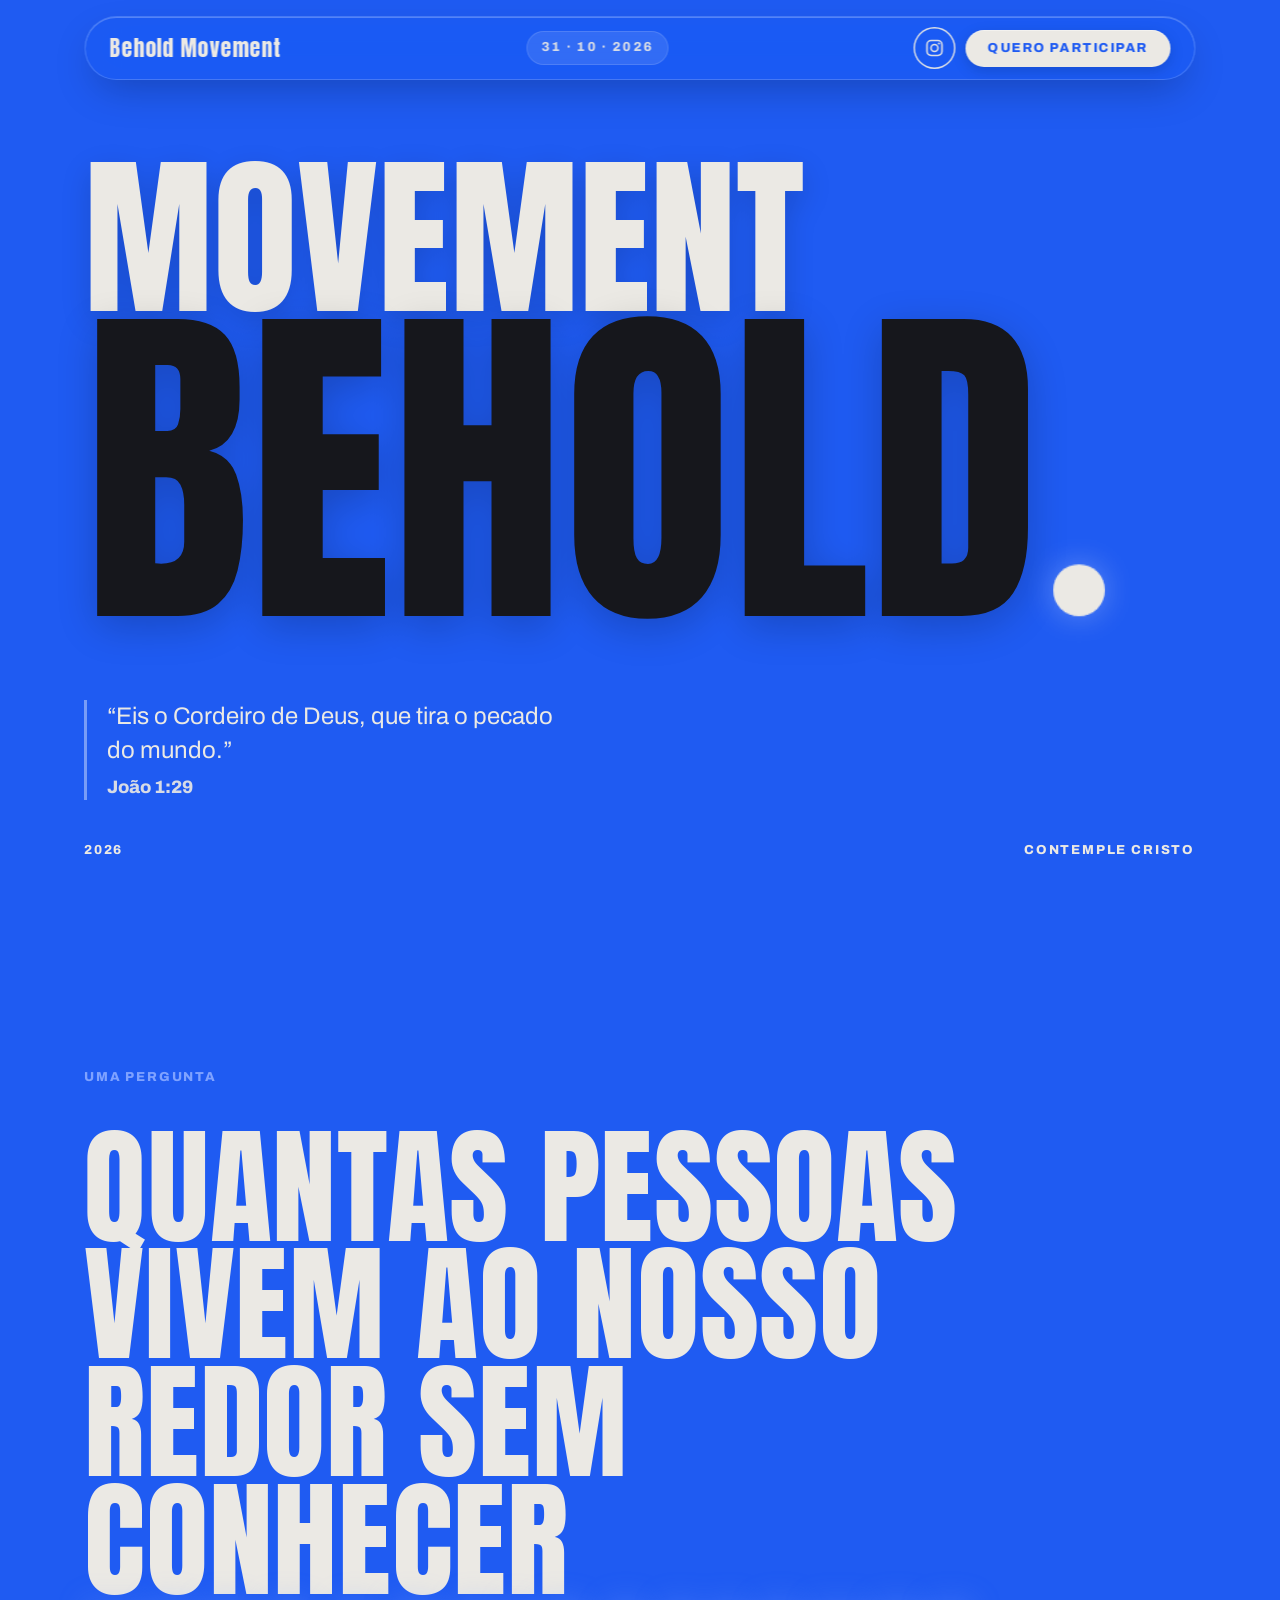
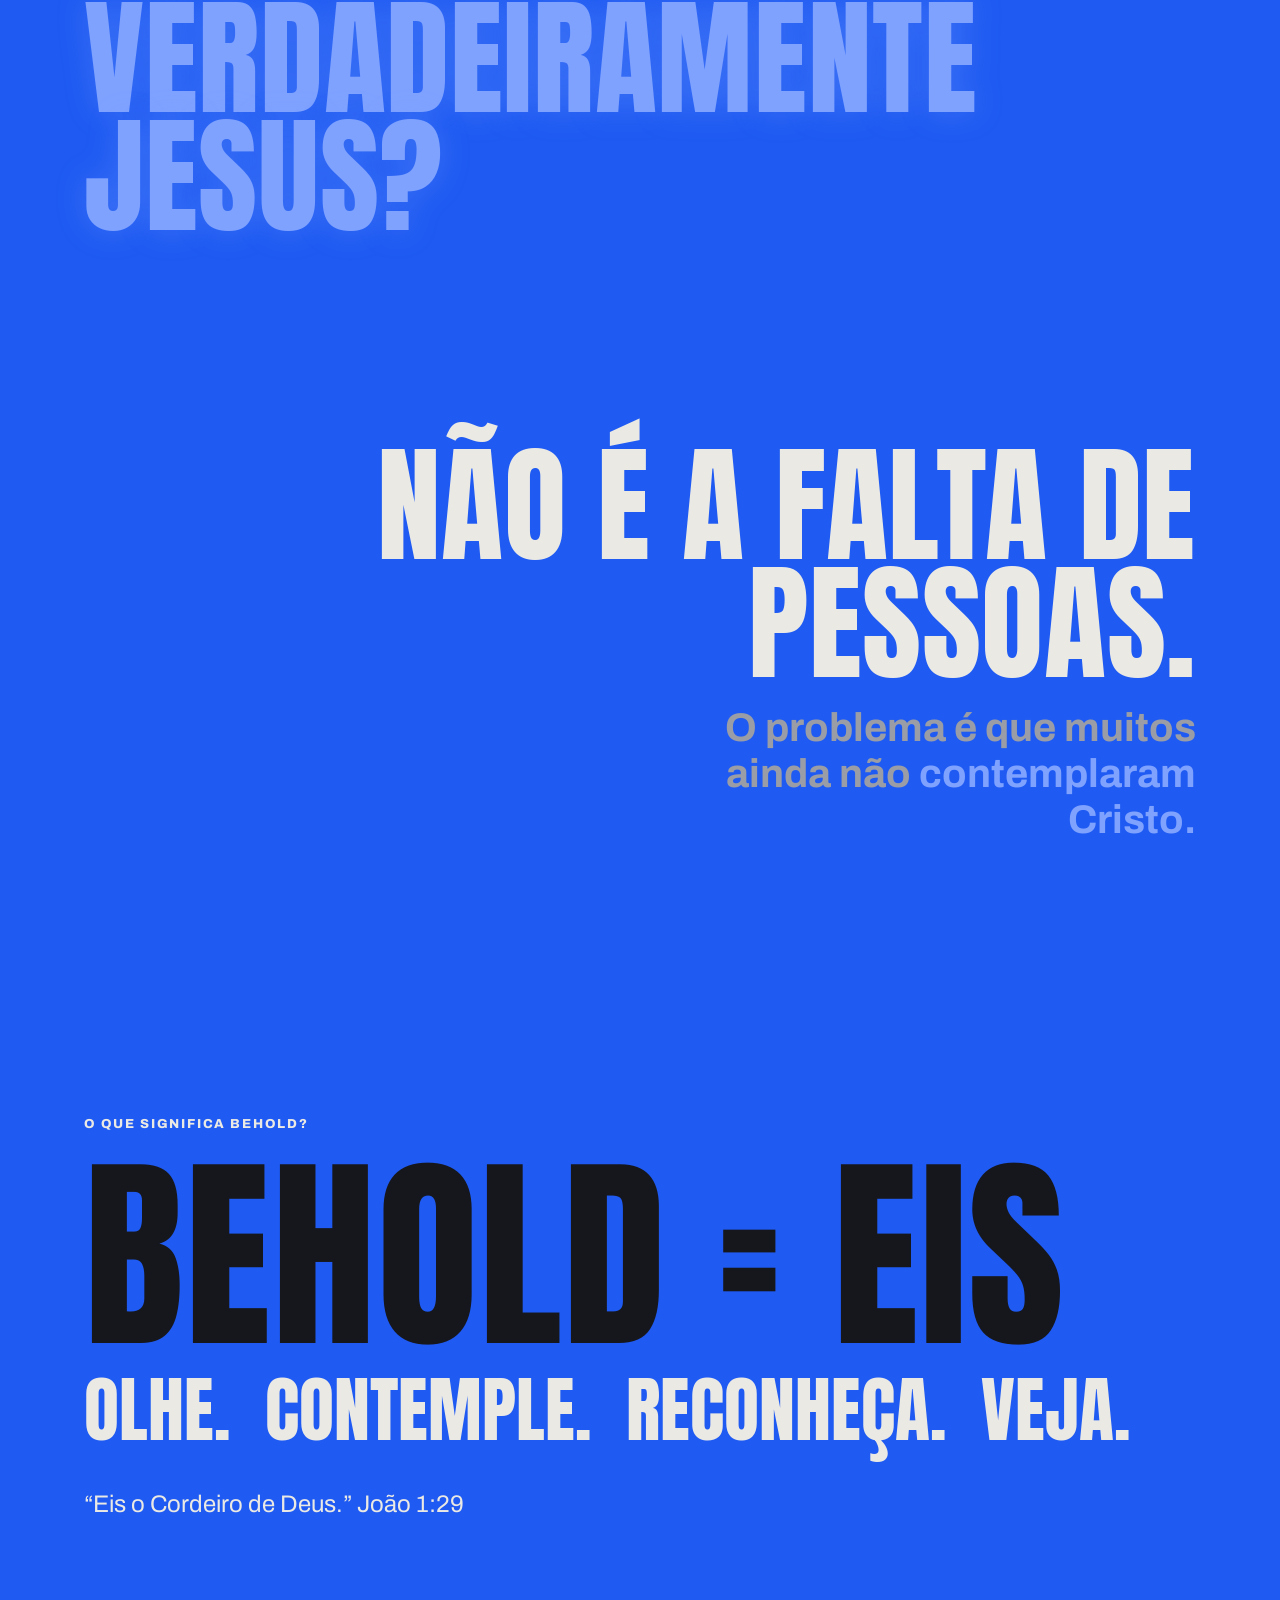
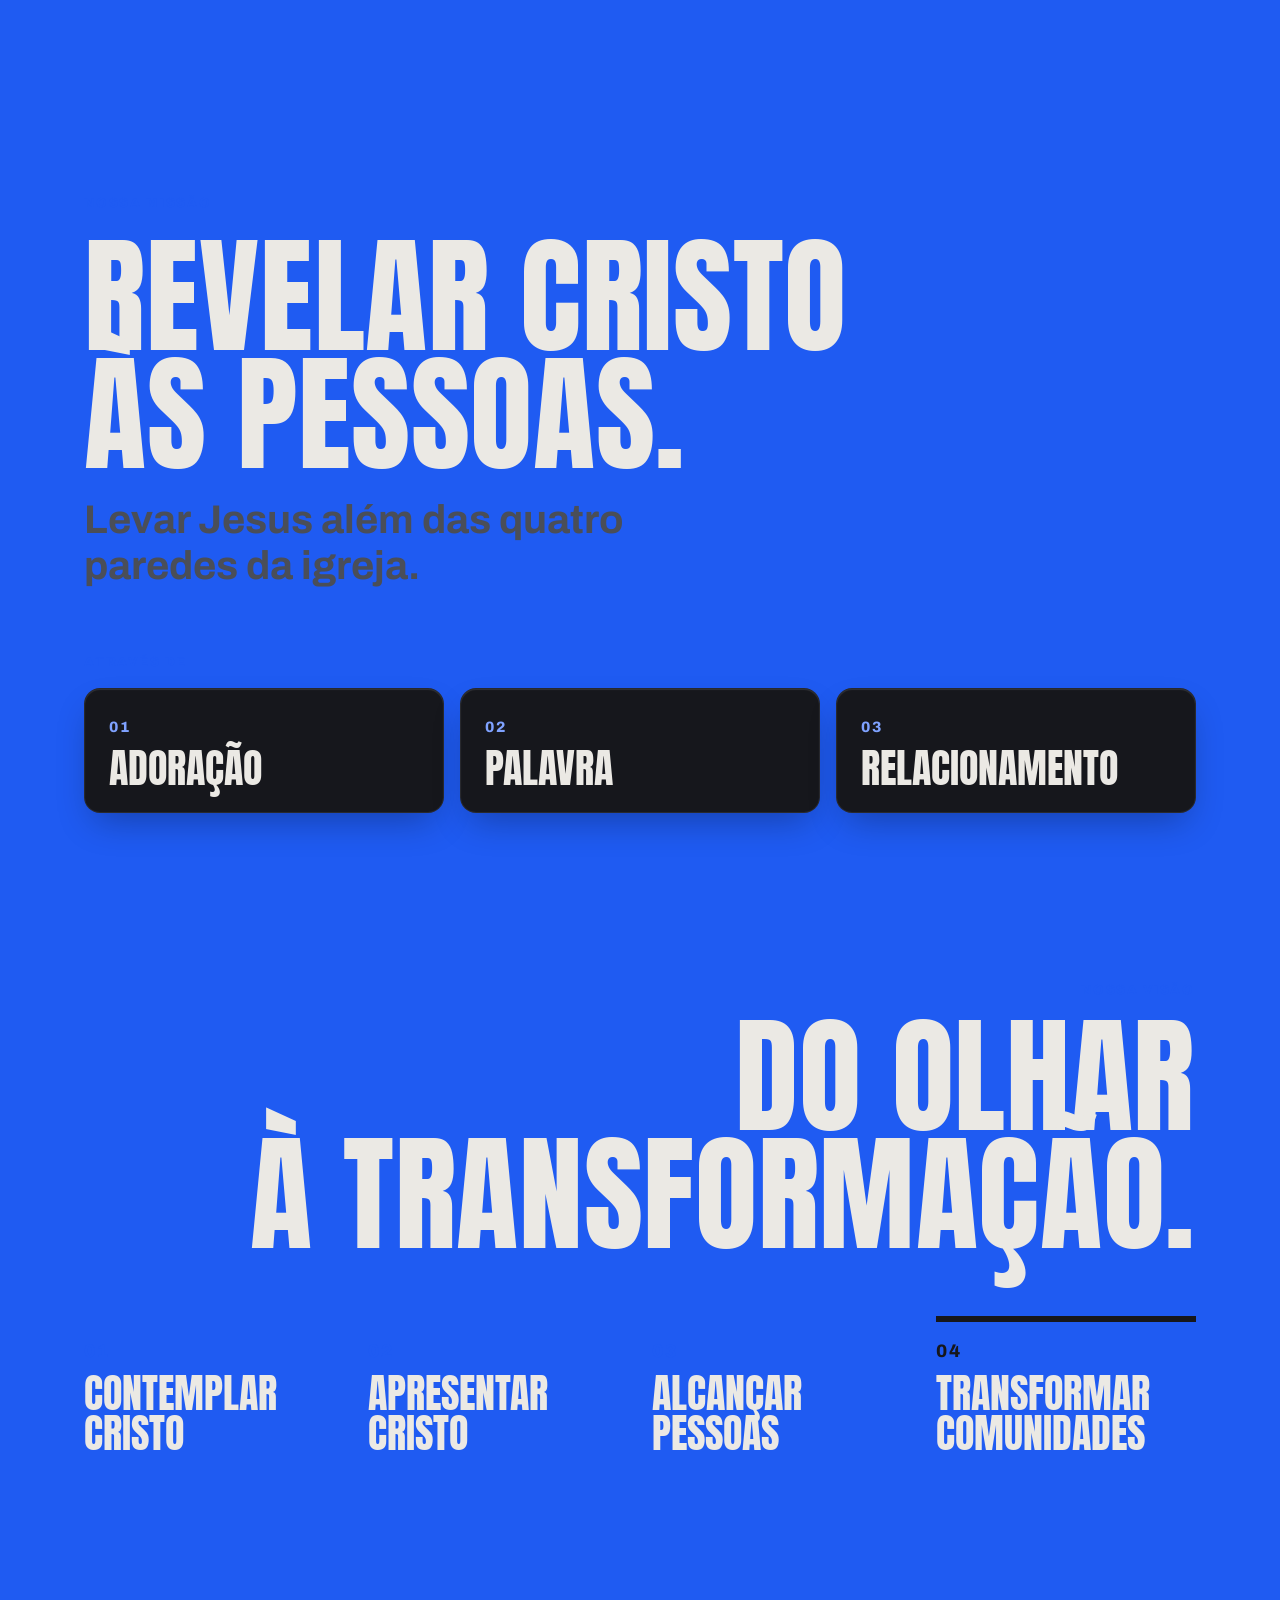
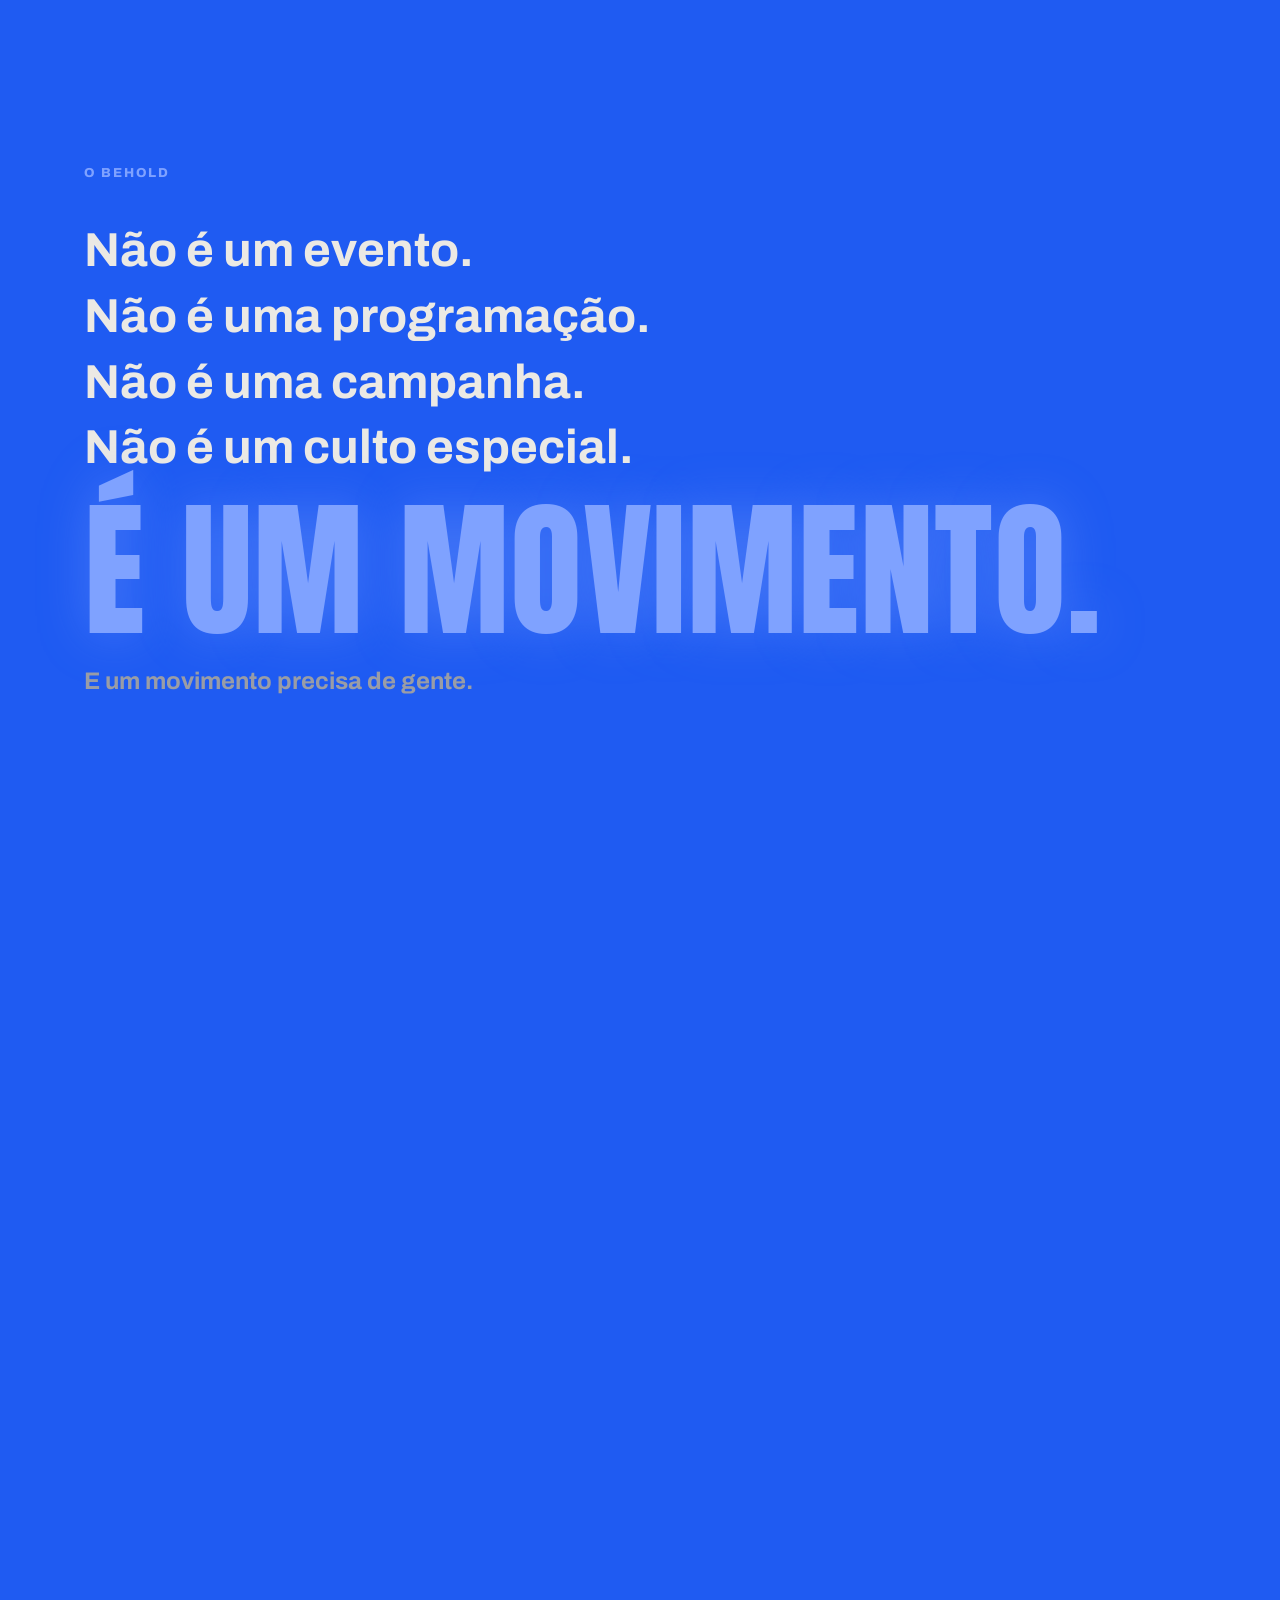
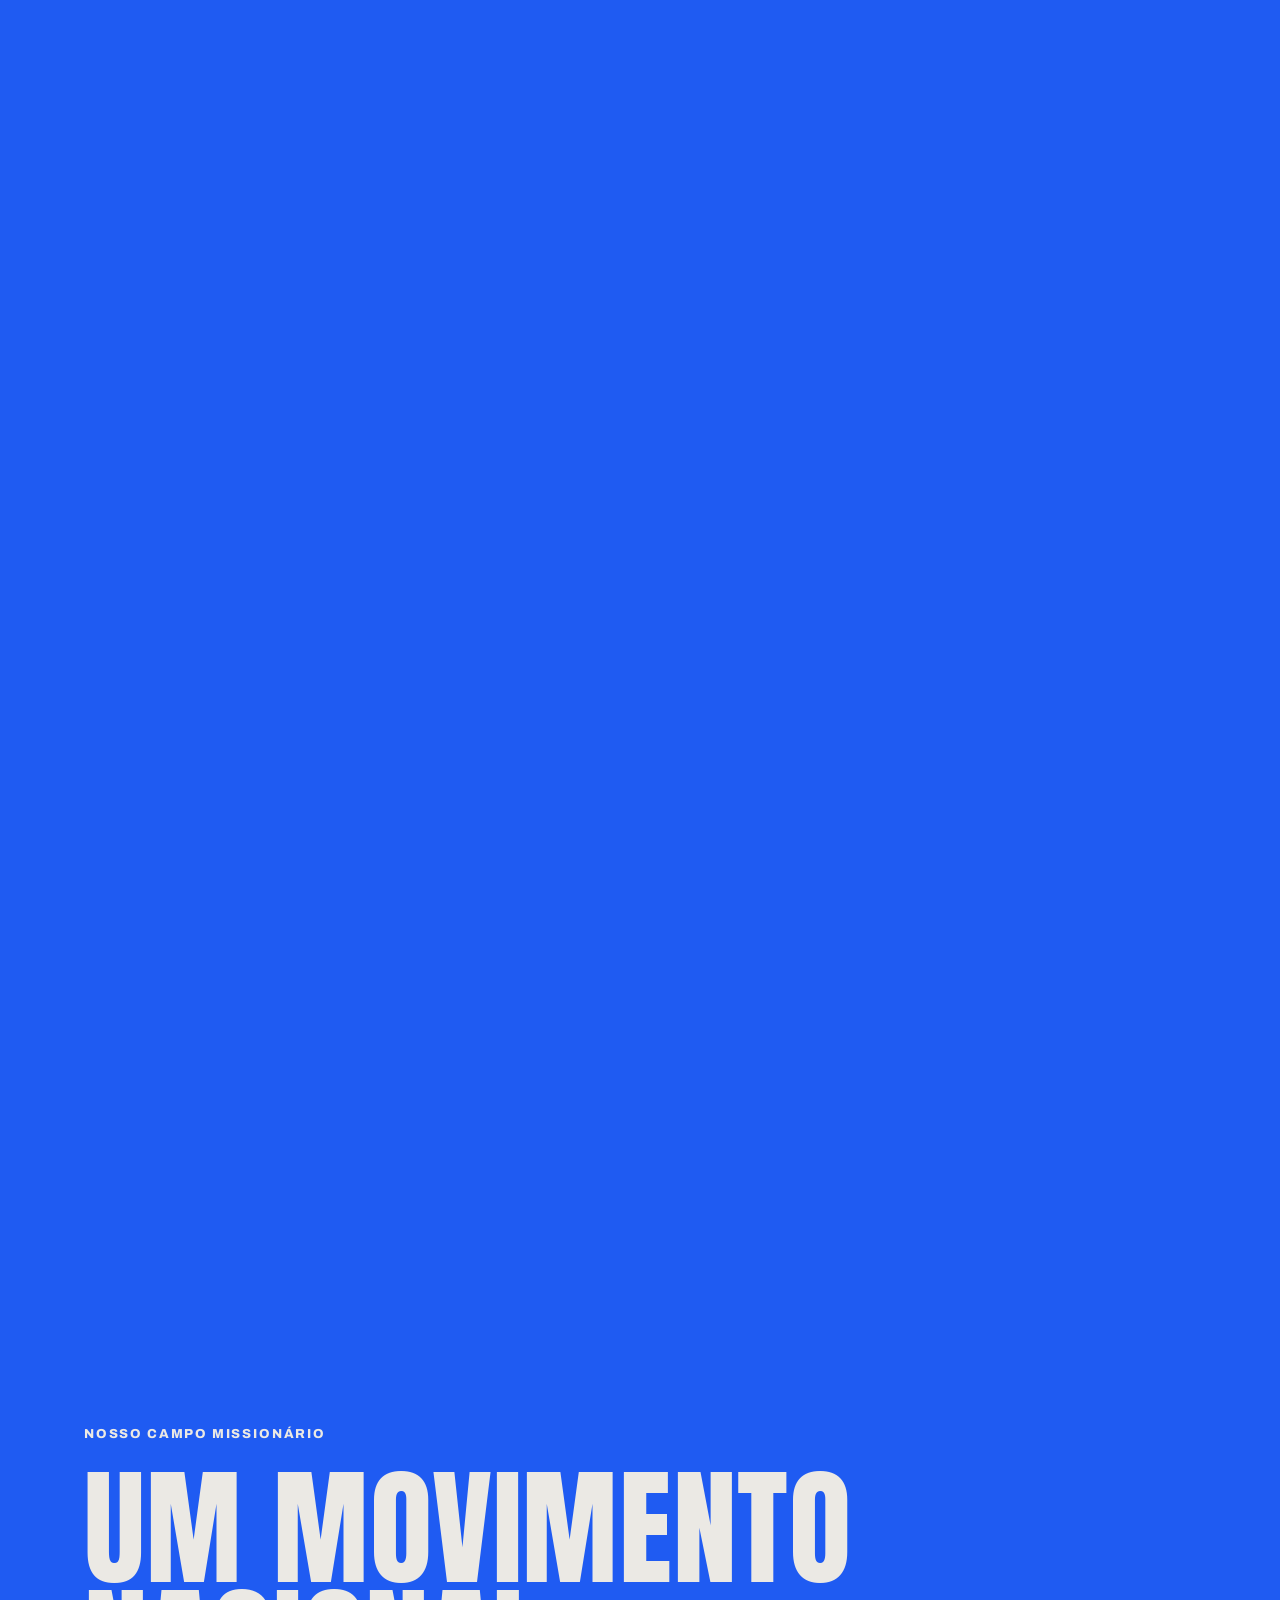
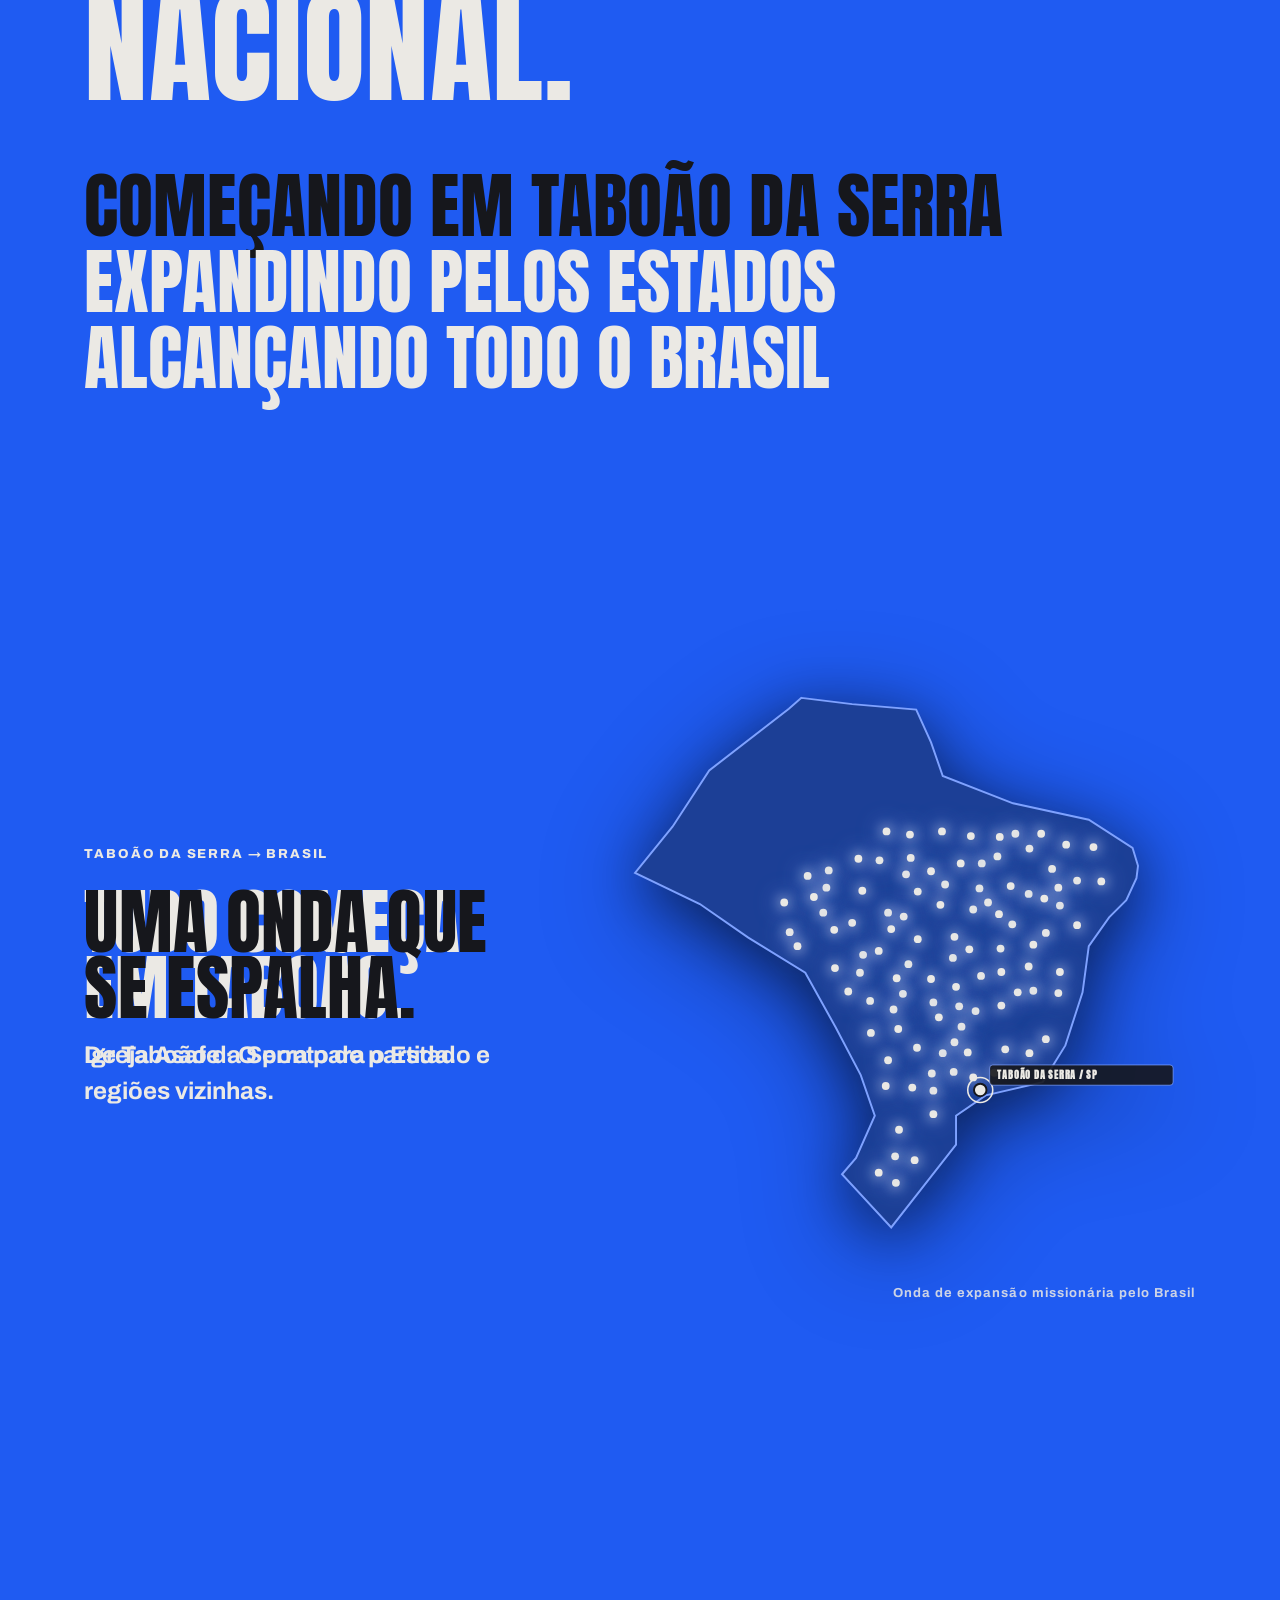
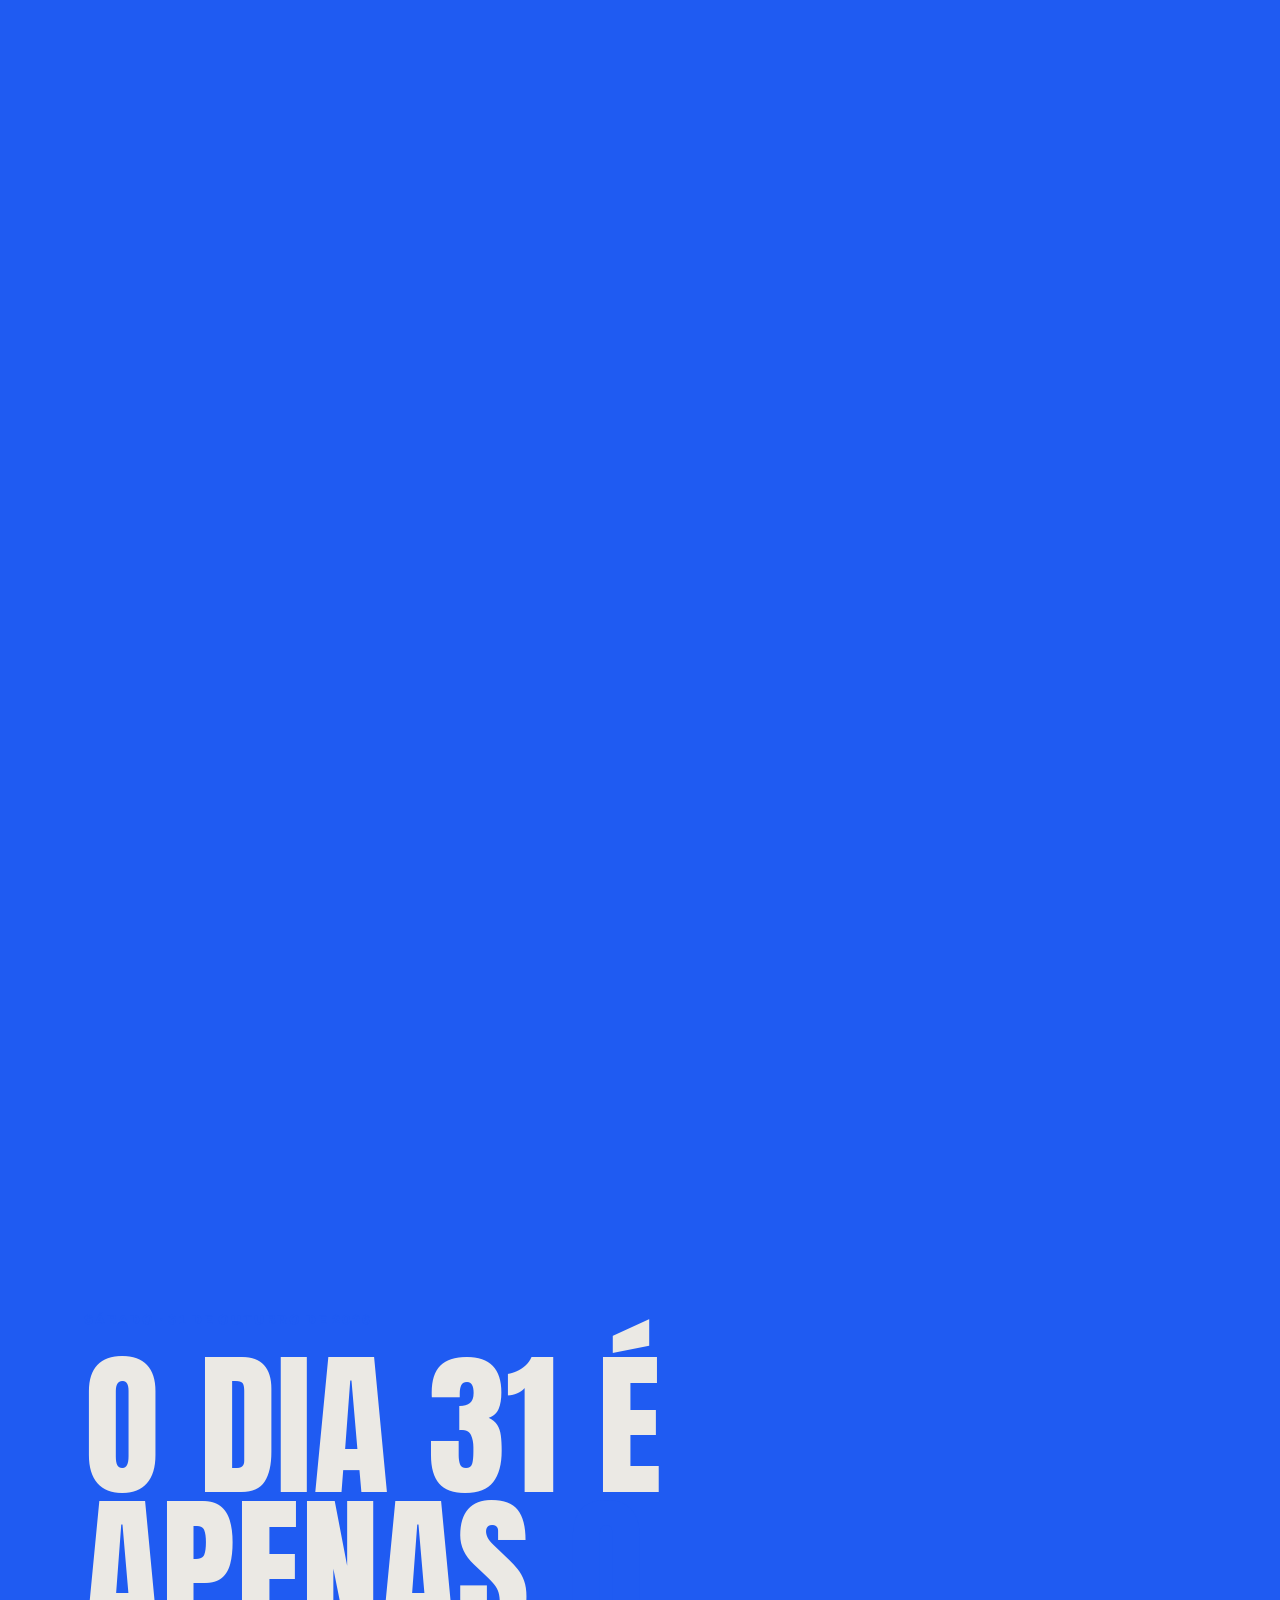
==== commit 2799569c: "Merge the new scroll site; drop Louvor and Liderando grupos; set training date Merges the branch's n" ====
--- a/site/index.html
+++ b/site/index.html
@@ -2,984 +2,1580 @@
 <html lang="pt-BR">
 <head>
 <meta charset="utf-8">
-<meta name="viewport" content="width=device-width, initial-scale=1, viewport-fit=cover">
-<meta name="description" content="Behold Movement: um movimento interdenominacional para revelar Cristo às pessoas em Taboão da Serra, Embu das Artes e Itapecerica da Serra. Inscreva-se para o Dia 31.">
-<meta name="theme-color" content="#1f5bf2">
-<link rel="canonical" href="https://beholdmovement.com.br/">
-<link rel="icon" href="data:image/svg+xml,%3Csvg xmlns='http://www.w3.org/2000/svg' viewBox='0 0 64 64'%3E%3Crect width='64' height='64' rx='8' fill='%231f5bf2'/%3E%3Ctext x='32' y='50' text-anchor='middle' font-family='Impact,Arial Narrow,sans-serif' font-size='46' fill='%2316171c'%3EB%3C/text%3E%3C/svg%3E">
-<meta property="og:type" content="website">
-<meta property="og:locale" content="pt_BR">
-<meta property="og:url" content="https://beholdmovement.com.br/">
-<meta property="og:title" content="Behold Movement · Contemple Cristo">
-<meta property="og:description" content="Behold Movement: um movimento interdenominacional para revelar Cristo às pessoas em Taboão da Serra, Embu das Artes e Itapecerica da Serra. Inscreva-se para o Dia 31.">
-<meta name="twitter:card" content="summary">
-<title>Behold Movement</title>
+<meta name="viewport" content="width=device-width, initial-scale=1">
+<title>Behold Movement — Contemple Cristo</title>
+<meta name="description" content="Behold Movement: um movimento interdenominacional para revelar Cristo às pessoas em Taboão da Serra, Embu das Artes e Itapecerica da Serra. Dia 31 de outubro de 2026 é apenas o começo.">
+<meta property="og:title" content="Behold Movement — Contemple Cristo">
+<meta property="og:description" content="Não é um evento. É um movimento. Escolha sua frente e faça parte.">
+<meta name="theme-color" content="#1F5BF2">
+<link rel="icon" href="data:image/svg+xml,%3Csvg xmlns=%27http://www.w3.org/2000/svg%27 viewBox=%270 0 32 32%27%3E%3Crect width=%2732%27 height=%2732%27 rx=%276%27 fill=%27%231F5BF2%27/%3E%3Ccircle cx=%2716%27 cy=%2716%27 r=%276%27 fill=%27%23EBE9E4%27/%3E%3C/svg%3E">
 <link rel="preconnect" href="https://fonts.googleapis.com">
 <link rel="preconnect" href="https://fonts.gstatic.com" crossorigin>
-<link rel="stylesheet" href="https://fonts.googleapis.com/css2?family=Anton&family=Archivo:wght@400;600;700&family=Space+Mono:wght@400;700&display=swap">
+<link href="https://fonts.googleapis.com/css2?family=Anton&family=Archivo:wght@400;500;700;800&display=swap" rel="stylesheet">
+<link rel="stylesheet" href="sites-incriveis.css">
+<script src="sites-incriveis.js" defer></script>
 <style>
-/* Layout: one long scroll of full-bleed "slabs" alternating Azul / Grafite / Papel, as in the deck; content sits on a fixed left edge. */
+/* ===================== identidade ===================== */
 :root {
-  --blue: #1f5bf2;
-  --blue-soft: #3b6ff5;
-  --sky: #6e97ff;
-  --ink: #16171c;
-  --paper: #eceae5;
-  --mute: #8a8f9c;
-  --mute-ink: #3f434d;
+  --azul: #1F5BF2;
+  --azul-mapa: #3D72F5;
+  --azul-claro: #7FA2FF;   /* só sobre preto */
+  --preto: #16171C;
+  --papel: #EBE9E4;
+  --suave-papel: #4A4E58;
+  --suave-preto: #9A9DA6;
+
+  --fx-fundo: var(--azul);
+  --fx-tinta: var(--papel);
+
   --display: "Anton", "Impact", "Arial Narrow", sans-serif;
-  --body: "Archivo", "Helvetica Neue", Arial, sans-serif;
-  --mono: "Space Mono", ui-monospace, "SFMono-Regular", Menlo, monospace;
-  --gutter: clamp(16px, 6.5vw, 132px);
-  color-scheme: light;
-}
-* { box-sizing: border-box; }
-html { scroll-behavior: smooth; }
-body { margin: 0; background: var(--ink); color: var(--paper); font-family: var(--body); font-size: 17px; line-height: 1.5; -webkit-font-smoothing: antialiased; }
+  --texto: "Archivo", "Helvetica Neue", Arial, sans-serif;
+
+  /* escala tipográfica: 15 / 18 / 24 / 40 / 72 / 128 */
+  --t15: 0.9375rem;
+  --t18: 1.125rem;
+  --t24: clamp(1.25rem, 1.1rem + 0.6vw, 1.5rem);
+  --t40: clamp(2rem, 1.4rem + 2.4vw, 2.5rem);
+  --t72: clamp(2.75rem, 1.6rem + 5vw, 4.5rem);
+  --t128: clamp(3.5rem, 1.5rem + 8.6vw, 8rem);
+
+  /* espaço: 8 / 16 / 24 / 40 / 64 / 104 / 168 */
+  --e1: 8px; --e2: 16px; --e3: 24px; --e4: 40px; --e5: 64px; --e6: 104px; --e7: 168px;
+  --lateral: clamp(20px, 6.6vw, 96px);
+  --topo: 64px;
+}
+
+*, *::before, *::after { box-sizing: border-box; }
+html { -webkit-text-size-adjust: 100%; }
+body {
+  margin: 0;
+  background: var(--fx-fundo);
+  color: var(--fx-tinta);
+  font-family: var(--texto);
+  font-size: var(--t18);
+  line-height: 1.5;
+  overflow-x: hidden;
+  -webkit-font-smoothing: antialiased;
+}
+h1, h2, h3, p, ul, ol, dl, dd { margin: 0; }
+ul, ol { padding: 0; list-style: none; }
 a { color: inherit; }
-:focus-visible { outline: 3px solid var(--sky); outline-offset: 3px; }
-
-/* ---------- slabs ---------- */
-.slab { position: relative; padding-inline: var(--gutter); padding-block: clamp(56px, 9vw, 120px) clamp(40px, 5vw, 64px); display: flex; flex-direction: column; gap: clamp(28px, 4vw, 48px); overflow: hidden; }
-.slab > * { min-width: 0; }
-.s-blue { background: var(--blue); color: var(--paper); }
-.s-ink { background: var(--ink); color: var(--paper); }
-.s-paper { background: var(--paper); color: var(--ink); }
-
-.eyebrow { font-family: var(--mono); font-weight: 700; font-size: 14px; letter-spacing: .18em; text-transform: uppercase; margin: 0; }
-.s-ink .eyebrow { color: var(--sky); }
-.s-paper .eyebrow { color: var(--blue); }
-.s-blue .eyebrow { color: var(--paper); font-weight: 400; }
-
-.slab-foot { display: flex; justify-content: space-between; gap: 16px; font-family: var(--mono); font-weight: 700; font-size: 13px; letter-spacing: .04em; text-transform: uppercase; margin-top: auto; padding-top: clamp(16px, 3vw, 40px); }
-.s-ink .slab-foot { color: var(--mute); }
-.s-paper .slab-foot { color: #5d616c; }
-.s-blue .slab-foot { color: var(--paper); }
-.slab-foot span:last-child { font-variant-numeric: tabular-nums; }
-
-.d { font-family: var(--display); font-weight: 400; text-transform: uppercase; line-height: .95; letter-spacing: .005em; margin: 0; text-wrap: balance; }
-.d-xxl { font-size: clamp(88px, 22vw, 340px); line-height: .82; }
-.d-xl { font-size: clamp(56px, 11vw, 168px); }
-.d-l { font-size: clamp(44px, 7.4vw, 112px); }
-.d-m { font-size: clamp(32px, 4.6vw, 68px); }
-.d-s { font-size: clamp(24px, 2.6vw, 38px); line-height: 1.05; }
-.lede { font-size: clamp(20px, 2.4vw, 34px); font-weight: 600; line-height: 1.25; max-width: 30ch; margin: 0; text-wrap: pretty; }
-.lede.light { font-weight: 400; }
-.s-paper .lede { color: var(--mute-ink); }
-.c-blue { color: var(--blue); }
-.c-sky { color: var(--sky); }
-.c-ink { color: var(--ink); }
-.c-paper { color: var(--paper); }
-.verse { font-family: var(--mono); font-size: clamp(15px, 1.6vw, 21px); line-height: 1.6; margin: 0; }
-
-/* ---------- top bar ---------- */
-.bar { position: sticky; top: env(safe-area-inset-top, 0px); z-index: 10; display: flex; align-items: center; justify-content: space-between; gap: 16px; padding-inline: var(--gutter); padding-block: 14px; background: var(--ink); border-bottom: 1px solid #2a2c34; font-family: var(--mono); font-size: 13px; font-weight: 700; letter-spacing: .08em; text-transform: uppercase; }
-.bar .mark { font-family: var(--display); font-weight: 400; font-size: 22px; letter-spacing: .02em; text-decoration: none; }
-.bar .mark b { color: var(--sky); font-weight: 400; }
-.bar nav { display: flex; gap: clamp(12px, 2.4vw, 28px); flex-wrap: wrap; }
-.bar nav a { text-decoration: none; color: var(--mute); }
-.bar nav a:hover { color: var(--paper); }
-.bar .cta { text-decoration: none; background: var(--blue); color: var(--paper); padding: 9px 14px; border-radius: 4px; white-space: nowrap; }
-.bar .cta:hover { background: var(--blue-soft); }
-@media (max-width: 760px) { .bar nav { display: none; } }
-
-/* ---------- hero ---------- */
-.hero { padding-block-start: clamp(56px, 8vw, 110px); }
-.hero .stack { display: flex; flex-direction: column; }
-.hero .movement { font-family: var(--display); font-size: clamp(52px, 13vw, 200px); line-height: .82; color: var(--paper); text-transform: uppercase; margin: 0; }
-.hero .behold { font-family: var(--display); font-size: clamp(96px, 25vw, 380px); line-height: .8; color: var(--ink); text-transform: uppercase; margin: 0; margin-left: -.02em; }
-.hero .movement { animation: wipe-up .9s cubic-bezier(.2,.7,.1,1) both; }
-.hero .behold { animation: wipe-up 1.1s cubic-bezier(.2,.7,.1,1) .2s both; }
-.hero .hero-meta, .hero .slab-foot { animation: fade-in .8s ease .9s both; }
-@keyframes wipe-up { from { clip-path: inset(0 0 100% 0); transform: translateY(30%); } to { clip-path: inset(0 0 0 0); transform: none; } }
-@keyframes fade-in { from { opacity: 0; } }
-
-/* Revelação ao rolar: o elemento fica visível por padrão; a classe .in (posta pelo script
-   quando ele entra na tela) só toca a animação de entrada. */
-@keyframes rise-in { from { opacity: 0; transform: translateY(40px); } }
-.rv.in { animation: rise-in .8s cubic-bezier(.2,.7,.1,1) both; animation-delay: var(--d, 0s); }
-.hero-meta { display: flex; justify-content: space-between; align-items: end; gap: 24px; flex-wrap: wrap; }
-.date-chip { font-family: var(--mono); font-weight: 700; font-size: 13px; letter-spacing: .1em; text-transform: uppercase; border: 1.5px solid var(--paper); padding: 10px 14px; border-radius: 4px; }
-
-/* ---------- question / problem ---------- */
-.tall { min-height: min(86vh, 820px); }
-.tall .push { margin-top: auto; }
-
-/* ---------- behold = eis ---------- */
-.verbs { display: flex; flex-wrap: wrap; gap: .1em .5em; font-family: var(--display); font-size: clamp(32px, 5.4vw, 80px); line-height: 1; text-transform: uppercase; color: var(--paper); margin: 0; padding: 0; list-style: none; }
-.verbs li { transition: color .2s; }
-.verbs li:hover { color: var(--ink); }
-
-/* ---------- mission pillars ---------- */
-.tiles { display: grid; grid-template-columns: repeat(3, minmax(0, 1fr)); gap: 16px; }
-.tile { background: var(--ink); color: var(--paper); border-radius: 6px; padding: 22px 24px 26px; display: flex; flex-direction: column; gap: 6px; }
-.tile .n { font-family: var(--mono); font-weight: 700; font-size: 15px; color: var(--sky); font-variant-numeric: tabular-nums; }
-.tile .t { font-family: var(--display); font-size: clamp(24px, 2.6vw, 38px); text-transform: uppercase; line-height: 1; overflow-wrap: anywhere; }
-@media (max-width: 640px) { .tiles { grid-template-columns: minmax(0, 1fr); } }
-
-/* ---------- not a ... ---------- */
-.struck { list-style: none; margin: 0; padding: 0; display: flex; flex-direction: column; gap: .35em; font-family: var(--body); font-weight: 600; font-size: clamp(24px, 3.2vw, 46px); line-height: 1.1; color: var(--mute); }
-.struck li span { background: linear-gradient(currentColor, currentColor) 0 58% / 100% .08em no-repeat; -webkit-box-decoration-break: slice; box-decoration-break: slice; }
-.struck.in li span { animation: strike .7s cubic-bezier(.6,0,.2,1) both; animation-delay: calc(var(--i, 0) * .3s + .2s); }
-@keyframes strike { from { background-size: 0% .08em; } }
-.struck.in + h2.d.rv.in { animation-delay: 1.4s; }
-.map.in polygon { stroke-dasharray: 100; animation: draw 1.8s cubic-bezier(.6,0,.2,1) both; }
-.map.in polygon:nth-child(2) { animation-delay: .25s; }
-.map.in polygon:nth-child(3) { animation-delay: .5s; }
-@keyframes draw { from { stroke-dashoffset: 100; } }
-.orbit .ring-outer { transform-origin: 320px 330px; animation: spin 40s linear infinite; }
-.orbit .ring-mid { transform-origin: 320px 330px; animation: spin 90s linear infinite reverse; }
-.orbit .core { transform-origin: 320px 330px; animation: beat 2.6s ease-in-out infinite; }
-@keyframes spin { to { transform: rotate(360deg); } }
-@keyframes beat { 50% { transform: scale(1.06); } }
-#front-panel > .split { animation: fade-in .35s ease both; }
-.s-paper .struck { color: #636874; }
-
-/* ---------- vision steps ---------- */
-.steps { display: grid; grid-template-columns: repeat(4, minmax(0, 1fr)); gap: 16px; list-style: none; margin: 0; padding: 0; }
-.steps li { border-top: 6px solid var(--blue); padding-top: 18px; display: flex; flex-direction: column; gap: 8px; }
-.steps li:last-child { border-color: var(--ink); }
-.steps .n { font-family: var(--mono); font-weight: 700; font-size: 18px; color: var(--blue); }
-.steps li:last-child .n { color: var(--ink); }
-@media (max-width: 900px) { .steps { grid-template-columns: repeat(2, minmax(0, 1fr)); row-gap: 32px; } }
-
-/* ---------- two column ---------- */
-.split { display: grid; grid-template-columns: minmax(0, 1fr) minmax(0, 1.05fr); gap: clamp(28px, 5vw, 80px); align-items: center; }
-.split.top { align-items: start; }
-@media (max-width: 900px) { .split { grid-template-columns: minmax(0, 1fr); } }
-.cities { list-style: none; margin: 0; padding: 0; font-family: var(--display); font-size: clamp(26px, 3vw, 44px); text-transform: uppercase; line-height: 1.2; }
-.cities li:first-child { color: var(--ink); }
-.map svg, .orbit svg, .dots svg { width: 100%; height: auto; display: block; max-width: 100%; }
-.caption { font-family: var(--mono); font-size: 13px; text-align: right; margin: 8px 0 0; }
-
-/* ---------- neighbourhoods ---------- */
-.hoods { display: grid; grid-template-columns: repeat(4, minmax(0, 1fr)); column-gap: 24px; list-style: none; margin: 0; padding: 0; }
-.hoods li { border-top: 2px solid var(--ink); padding-block: 16px 22px; display: flex; align-items: center; gap: 12px; font-weight: 700; font-size: clamp(17px, 1.6vw, 22px); }
-.hoods li::before { content: ""; width: 14px; height: 14px; border-radius: 50%; background: var(--blue); flex: none; }
-@media (max-width: 900px) { .hoods { grid-template-columns: repeat(2, minmax(0, 1fr)); } }
-@media (max-width: 460px) { .hoods { grid-template-columns: minmax(0, 1fr); } }
-
-/* ---------- six fronts ---------- */
-.fronts { display: grid; grid-template-columns: repeat(3, minmax(0, 1fr)); gap: 14px; }
-.front { all: unset; box-sizing: border-box; cursor: pointer; background: var(--paper); color: var(--ink); border-radius: 6px; padding: 22px 26px 26px; display: flex; flex-direction: column; gap: 6px; transition: transform .15s, background .15s; }
-.front:hover { transform: translateY(-2px); }
-.front:focus-visible { outline: 3px solid var(--ink); outline-offset: 3px; }
-.front[aria-selected="true"] { background: var(--ink); color: var(--paper); }
-.front .n { font-family: var(--mono); font-weight: 700; font-size: 15px; color: var(--blue); }
-.front[aria-selected="true"] .n { color: var(--sky); }
-.front .t { font-family: var(--display); font-size: clamp(24px, 2.8vw, 42px); text-transform: uppercase; line-height: 1; overflow-wrap: anywhere; }
-@media (max-width: 900px) { .fronts { grid-template-columns: repeat(2, minmax(0, 1fr)); } }
-
-.panel { background: var(--paper); color: var(--ink); border-radius: 6px; padding: clamp(24px, 4vw, 56px); }
-.panel .split { align-items: start; }
-.checks { list-style: none; margin: 0; padding: 0; }
-.checks li { display: flex; align-items: center; gap: 18px; border-bottom: 2px solid var(--ink); padding-block: 18px; font-weight: 700; font-size: clamp(20px, 2.2vw, 30px); line-height: 1.15; }
-.checks li::before { content: ""; flex: none; width: 22px; height: 14px; border-left: 4px solid var(--blue); border-bottom: 4px solid var(--blue); transform: rotate(-45deg) translate(2px, -3px); }
-.checks.num li::before { display: none; }
-.checks.num .k { font-family: var(--display); font-weight: 400; font-size: 1.9em; color: var(--blue); min-width: 1.4em; line-height: 1; }
-.panel .big { font-family: var(--display); font-size: clamp(96px, 14vw, 200px); color: var(--blue); line-height: .85; }
-.panel .lede { color: var(--mute-ink); font-weight: 400; }
-.panel .lede.accent { color: var(--blue); font-weight: 600; }
-
-/* ---------- training ---------- */
-.placeholder { font-family: var(--mono); color: var(--mute); font-size: 15px; margin: 0; }
-
-/* ---------- schedule ---------- */
-.agenda { width: 100%; border-collapse: collapse; }
-.agenda td { border-top: 1px solid #2f323b; padding-block: 14px; vertical-align: baseline; }
-.agenda tr:last-child td { border-bottom: 1px solid #2f323b; }
-.agenda .h { font-family: var(--display); font-size: clamp(26px, 3.2vw, 46px); color: var(--sky); text-transform: uppercase; white-space: nowrap; padding-right: 32px; width: 28%; line-height: 1; font-variant-numeric: tabular-nums; }
-.agenda .w { font-weight: 600; font-size: clamp(18px, 2vw, 28px); }
-.agenda tr.final .h, .agenda tr.final .w { color: var(--paper); font-weight: 700; }
-@media (max-width: 560px) { .agenda tr { display: flex; flex-direction: column; border-top: 1px solid #2f323b; padding-block: 12px; } .agenda td { border: 0 !important; padding: 0; width: auto; } }
-
-/* ---------- participate ---------- */
-.roles { display: grid; grid-template-columns: repeat(3, minmax(0, 1fr)); gap: 14px; }
-.role { all: unset; box-sizing: border-box; cursor: pointer; border: 2.5px solid var(--ink); border-radius: 6px; padding: 20px 22px 30px; display: flex; flex-direction: column; gap: 6px; min-height: 150px; transition: background .15s, color .15s; }
-.role:hover { background: #e1ded7; }
-.role:focus-visible { outline: 3px solid var(--blue); outline-offset: 3px; }
-.role .n { font-family: var(--mono); font-weight: 700; font-size: 15px; color: var(--blue); }
-.role .t { font-family: var(--display); font-size: clamp(24px, 2.6vw, 38px); text-transform: uppercase; line-height: 1; overflow-wrap: anywhere; }
-.role[aria-pressed="true"] { background: var(--ink); color: var(--paper); }
-.role[aria-pressed="true"] .n { color: var(--sky); }
-.role.signup { background: var(--blue); border-color: var(--blue); color: var(--paper); cursor: default; }
-.role.signup .n { color: var(--paper); font-weight: 400; }
-@media (max-width: 900px) { .roles { grid-template-columns: repeat(2, minmax(0, 1fr)); } }
-.picked { font-family: var(--mono); font-size: 14px; margin: 0; min-height: 1.5em; color: var(--mute-ink); }
-a.role.signup { cursor: pointer; text-decoration: none; }
-a.role.signup:hover { background: var(--blue-soft); border-color: var(--blue-soft); }
-
-/* ---------- signup form ---------- */
-.signup-form { background: var(--ink); color: var(--paper); border-radius: 6px; padding: clamp(24px, 4vw, 56px); display: flex; flex-direction: column; gap: clamp(24px, 3vw, 36px); scroll-margin-top: 80px; }
-.sf-head { display: flex; flex-direction: column; gap: 12px; }
-.signup-form .eyebrow { color: var(--sky); }
-.sf-grid { display: grid; grid-template-columns: repeat(2, minmax(0, 1fr)); gap: 22px 28px; }
-.sf-grid .wide { grid-column: 1 / -1; }
-@media (max-width: 700px) { .sf-grid { grid-template-columns: minmax(0, 1fr); } }
-.field { display: flex; flex-direction: column; gap: 8px; min-width: 0; }
-.field label { font-family: var(--mono); font-weight: 700; font-size: 13px; letter-spacing: .14em; text-transform: uppercase; color: var(--mute); }
-.field input, .field select { font: 600 19px/1.3 var(--body); color: var(--paper); background: transparent; border: 0; border-bottom: 2px solid #3a3d47; border-radius: 0; padding: 10px 0 12px; width: 100%; transition: border-color .15s; }
-.field select { appearance: none; background-image: linear-gradient(45deg, transparent 50%, var(--sky) 50%), linear-gradient(135deg, var(--sky) 50%, transparent 50%); background-position: calc(100% - 14px) 52%, calc(100% - 8px) 52%; background-size: 6px 6px; background-repeat: no-repeat; padding-right: 28px; }
-.field select:invalid { color: #5b5f6a; font-weight: 400; }
-.field select option { background: var(--ink); color: var(--paper); }
-.field input::placeholder { color: #5b5f6a; font-weight: 400; }
-.field input:focus, .field select:focus { outline: none; border-color: var(--sky); }
-.field.invalid input, .field.invalid select { border-color: #ff7a6b; }
-.field .err { font-family: var(--mono); font-size: 12.5px; color: #ff9a8d; margin: 0; }
-.sf-note { margin: 0; color: var(--mute); max-width: 60ch; }
-.addr { border: 0; margin: 0; padding: 0; min-width: 0; display: grid; grid-template-columns: repeat(6, minmax(0, 1fr)); gap: 22px 28px; }
-.addr legend { padding: 0; margin-bottom: 18px; font-family: var(--mono); font-weight: 700; font-size: 13px; letter-spacing: .14em; text-transform: uppercase; color: var(--sky); }
-.addr .a2 { grid-column: span 2; }
-.addr .a4 { grid-column: span 4; }
-@media (max-width: 700px) { .addr { grid-template-columns: minmax(0, 1fr); } .addr .a2, .addr .a4 { grid-column: auto; } }
-.hint { margin: 0; font-family: var(--mono); font-size: 12.5px; line-height: 1.5; color: var(--mute); }
-.hint a { color: var(--sky); }
-.hint.ok { color: var(--sky); }
-.hint.bad { color: #ff9a8d; }
-.consent .check { display: flex; gap: 14px; align-items: flex-start; font: 400 15px/1.5 var(--body); letter-spacing: 0; text-transform: none; color: var(--paper); cursor: pointer; max-width: 75ch; }
-.consent input[type="checkbox"] { appearance: none; flex: none; width: 22px; height: 22px; margin: 1px 0 0; border: 2px solid var(--sky); border-radius: 3px; background: transparent; cursor: pointer; display: grid; place-content: center; }
-.consent input[type="checkbox"]::after { content: ""; width: 11px; height: 6px; border-left: 3px solid var(--ink); border-bottom: 3px solid var(--ink); transform: rotate(-45deg) translate(1px, -1px); opacity: 0; }
-.consent input[type="checkbox"]:checked { background: var(--sky); }
-.consent input[type="checkbox"]:checked::after { opacity: 1; }
-.consent input[type="checkbox"]:focus-visible { outline: 3px solid var(--sky); outline-offset: 3px; }
-.consent.invalid input[type="checkbox"] { border-color: #ff7a6b; }
-.hp { position: absolute; left: -9999px; width: 1px; height: 1px; overflow: hidden; }
-.sf-foot { display: flex; align-items: center; gap: 20px 28px; flex-wrap: wrap; }
-.sf-send { font: 400 clamp(22px, 2.4vw, 30px)/1 var(--display); text-transform: uppercase; letter-spacing: .02em; color: var(--paper); background: var(--blue); border: 0; border-radius: 4px; padding: 18px 28px 16px; cursor: pointer; transition: background .15s; }
-.sf-send:hover { background: var(--blue-soft); }
-.sf-send:focus-visible { outline: 3px solid var(--sky); outline-offset: 3px; }
-.sf-send[disabled] { opacity: .6; cursor: progress; }
-.sf-status { font-family: var(--mono); font-size: 14px; margin: 0; flex: 1 1 260px; min-width: 0; color: var(--mute); }
-.sf-status.ok { color: var(--sky); }
-.sf-status.bad { color: #ff9a8d; }
-
-/* ---------- imagine ---------- */
-.imagine { list-style: none; margin: 0; padding: 0; display: flex; flex-direction: column; gap: 18px; }
-.imagine li { border-left: 5px solid var(--blue); padding-left: 24px; font-weight: 600; font-size: clamp(20px, 2.6vw, 38px); line-height: 1.2; }
-
-/* ---------- unity ---------- */
-.unity .d { line-height: .98; }
-
-/* ---------- closing ---------- */
-.poster { aspect-ratio: 3 / 4; max-width: 100%; width: min(100%, 420px); justify-self: end; background: var(--blue-soft); box-shadow: 0 30px 60px -20px rgba(10, 20, 60, .55); padding: 9% 7% 6%; display: flex; flex-direction: column; color: var(--paper); position: relative; overflow: hidden; }
-.poster::after { content: ""; position: absolute; inset: 0; background-image: radial-gradient(rgba(10,15,40,.22) 1px, transparent 1.2px); background-size: 4px 4px; mix-blend-mode: multiply; pointer-events: none; }
-.poster .pm { font-family: var(--display); font-size: clamp(36px, 7vw, 92px); line-height: .85; text-transform: uppercase; }
-.poster .pb { font-family: var(--display); font-size: clamp(64px, 13vw, 176px); line-height: .78; text-transform: uppercase; color: var(--ink); transform: scaleY(1.35); transform-origin: top left; }
-.poster .pf { margin-top: auto; display: flex; justify-content: space-between; font-family: var(--mono); font-weight: 700; font-size: 11px; letter-spacing: .04em; }
-@media (max-width: 900px) { .poster { justify-self: start; } }
-
-/* "Reduzir movimento": as animações continuam, mas sem deslocar nada na tela
-   (só aparecem, desenham ou revelam); giros, pulsos e deslizes são desligados. */
-@media (prefers-reduced-motion: reduce) {
-  html { scroll-behavior: auto; }
-  .hero .movement, .hero .behold { animation-name: wipe-only; }
-  .rv.in { animation-name: fade-only; }
-  .orbit .ring-outer, .orbit .ring-mid, .orbit .core { animation: none; }
-  .front:hover { transform: none; }
-}
-@keyframes wipe-only { from { clip-path: inset(0 0 100% 0); } to { clip-path: inset(0 0 0 0); } }
-@keyframes fade-only { from { opacity: 0; } }
+::selection { background: var(--preto); color: var(--papel); }
+
+.display {
+  font-family: var(--display);
+  font-weight: 400;
+  text-transform: uppercase;
+  line-height: 0.92;
+  letter-spacing: 0.005em;
+}
+.rotulo {
+  font-family: var(--texto);
+  font-weight: 800;
+  font-size: 0.8125rem;
+  letter-spacing: 0.14em;
+  text-transform: uppercase;
+}
+.miolo { padding-inline: var(--lateral); }
+.cena { position: relative; }
+.preto-t { color: var(--preto); }
+.papel-t { color: var(--papel); }
+.azul-t { color: var(--azul); }
+.claro-t { color: var(--azul-claro); }
+
+/* ===================== topo fixo ===================== */
+.barra {
+  position: fixed;
+  top: 16px; left: 50%; transform: translateX(-50%);
+  z-index: 100;
+  width: min(1200px, calc(100% - var(--lateral) * 2));
+  height: var(--topo);
+  display: flex; align-items: center; justify-content: space-between; gap: var(--e2);
+  padding: 0 24px;
+  border-radius: 999px;
+  background: rgba(31, 91, 242, 0.82);
+  backdrop-filter: blur(24px) saturate(190%);
+  -webkit-backdrop-filter: blur(24px) saturate(190%);
+  border: 1px solid rgba(255, 255, 255, 0.18);
+  box-shadow: 0 16px 40px -10px rgba(0, 0, 0, 0.25), inset 0 1px 0 rgba(255, 255, 255, 0.25);
+  transition: background 0.7s cubic-bezier(0.16, 1, 0.3, 1), color 0.7s cubic-bezier(0.16, 1, 0.3, 1), border-color 0.7s cubic-bezier(0.16, 1, 0.3, 1);
+}
+.barra .marca {
+  font-family: var(--display);
+  font-size: 1.35rem;
+  letter-spacing: 0.04em;
+  text-decoration: none;
+  transition: transform 0.25s ease;
+}
+.barra .marca:hover { transform: scale(1.02); }
+.barra .data {
+  font-weight: 800;
+  font-size: 0.8125rem;
+  letter-spacing: 0.18em;
+  opacity: 0.9;
+  background: rgba(255, 255, 255, 0.12);
+  padding: 6px 14px;
+  border-radius: 999px;
+  border: 1px solid rgba(255, 255, 255, 0.15);
+}
+.botao {
+  display: inline-flex; align-items: center; gap: 10px;
+  font: 800 0.8125rem/1 var(--texto); letter-spacing: 0.12em; text-transform: uppercase;
+  padding: 12px 22px; border-radius: 999px; text-decoration: none; border: 0; cursor: pointer;
+  background: var(--fx-tinta); color: var(--fx-fundo);
+  box-shadow: inset 0 1px 0 rgba(255, 255, 255, 0.4), 0 4px 14px rgba(0, 0, 0, 0.15);
+  transition: background 0.5s ease, color 0.5s ease, transform 0.35s cubic-bezier(0.16, 1, 0.3, 1), box-shadow 0.35s cubic-bezier(0.16, 1, 0.3, 1);
+}
+.botao:hover {
+  transform: translateY(-2px) scale(1.02);
+  box-shadow: inset 0 1px 0 rgba(255, 255, 255, 0.5), 0 12px 28px -4px rgba(0, 0, 0, 0.3);
+}
+.botao:active {
+  transform: translateY(0) scale(0.98);
+}
+.botao:focus-visible, .campo input:focus-visible, .campo select:focus-visible, .chip:focus-visible {
+  outline: 3px solid var(--azul-claro); outline-offset: 3px;
+}
+@media (max-width: 560px) {
+  .barra { width: calc(100% - 24px); padding: 0 16px; top: 12px; }
+  .barra .data { display: none; }
+  .barra .botao { padding: 10px 14px; font-size: 0.75rem; }
+}
+
+/* ===================== o ponto (movimento-assinatura) ===================== */
+#ponto {
+  position: fixed; left: 0; top: 0; z-index: 30;
+  width: 40px; height: 40px; border-radius: 50%;
+  background: var(--fx-tinta);
+  transform-origin: 0 0;
+  pointer-events: none;
+  transition: background 0.35s ease;
+  will-change: transform;
+  box-shadow: 0 0 24px rgba(255, 255, 255, 0.3);
+}
+#ponto.pulsa::after {
+  content: ""; position: absolute; inset: 0; border-radius: 50%;
+  border: 3px solid currentColor; color: inherit;
+  animation: pulso 1.6s ease-out infinite;
+}
+#ponto.pulsa { color: var(--papel); }
+@keyframes pulso { from { transform: scale(1); opacity: 0.9; } to { transform: scale(3.2); opacity: 0; } }
+.ancora { display: inline-block; visibility: hidden; border-radius: 50%; background: var(--cor, currentColor); }
+.fx-reduzido #ponto { display: none; }
+.fx-reduzido .ancora { visibility: visible; }
+
+/* ===================== 1. abertura ===================== */
+.abertura {
+  min-height: 100vh; min-height: 100svh;
+  padding: calc(var(--topo) + var(--e5)) var(--lateral) var(--e4);
+  display: grid; grid-template-rows: 1fr auto auto; gap: var(--e4);
+}
+.abertura h1 { align-self: center; --tam: min(27vw, 56vh); }
+.abertura .l1 { display: block; font-size: calc(var(--tam) * 0.5); color: var(--papel); text-shadow: 0 10px 30px rgba(0,0,0,0.15); }
+.abertura .l2 { display: block; font-size: var(--tam); color: var(--preto); margin-top: -0.02em; text-shadow: 0 10px 40px rgba(0,0,0,0.2); }
+.abertura .l2 .ancora { width: 0.15em; height: 0.15em; margin-left: 0.04em; --cor: var(--papel); }
+.abertura blockquote { margin: 0; font-size: var(--t24); max-width: 34ch; line-height: 1.4; border-left: 3px solid rgba(255,255,255,0.4); padding-left: 20px; }
+.abertura blockquote cite { display: block; font-style: normal; font-weight: 800; margin-top: var(--e1); font-size: var(--t18); opacity: 0.9; }
+.abertura .rodape-abertura { display: flex; justify-content: space-between; gap: var(--e2); }
+
+/* ===================== 2. a pergunta ===================== */
+.pergunta { padding: var(--e7) var(--lateral) var(--e6); }
+.pergunta h2 { font-size: var(--t128); max-width: 15ch; min-height: 3.7em; }
+.pergunta h2 .claro-t { display: block; text-shadow: 0 0 30px rgba(127, 162, 255, 0.3); }
+.problema { margin-top: var(--e7); display: grid; gap: var(--e3); max-width: 1100px; margin-left: auto; text-align: right; }
+.problema h3 { font-size: var(--t128); }
+
+.problema .diag { font-size: var(--t40); font-weight: 700; line-height: 1.15; max-width: 22ch; margin-left: auto; color: var(--suave-preto); }
+
+/* ===================== 3. o que é behold ===================== */
+.eis { padding: var(--e7) var(--lateral) var(--e6); }
+.eis h2 { font-size: clamp(4rem, 1rem + 15vw, 15rem); color: var(--preto); }
+.eis .verbos { font-family: var(--display); font-size: var(--t72); line-height: 1; margin-top: var(--e3); text-transform: uppercase; word-spacing: 0.25em; }
+.eis .ref { margin-top: var(--e4); font-size: var(--t24); }
+
+.missao { padding: var(--e7) var(--lateral) var(--e6); }
+.missao .bloco { display: grid; grid-template-columns: 1fr; gap: var(--e3); max-width: 1200px; }
+.missao h2 { font-size: var(--t128); }
+.missao .lead { font-size: var(--t40); font-weight: 700; line-height: 1.15; color: var(--suave-papel); max-width: 24ch; }
+.pilares { margin-top: var(--e5); display: grid; grid-template-columns: repeat(3, 1fr); gap: var(--e2); }
+.pilares li {
+  background: var(--preto); color: var(--papel);
+  border-radius: 16px; padding: var(--e3);
+  border: 1px solid rgba(255, 255, 255, 0.08);
+  box-shadow: inset 0 1px 1px rgba(255, 255, 255, 0.12), 0 16px 36px -10px rgba(0,0,0,0.3);
+  transition: transform 0.4s cubic-bezier(0.16, 1, 0.3, 1), box-shadow 0.4s cubic-bezier(0.16, 1, 0.3, 1), border-color 0.4s ease;
+}
+.pilares li:hover {
+  transform: translateY(-5px) scale(1.02);
+  border-color: rgba(127, 162, 255, 0.3);
+  box-shadow: inset 0 1px 1px rgba(255, 255, 255, 0.2), 0 24px 48px -12px rgba(0,0,0,0.45);
+}
+.pilares .n { font-weight: 800; font-size: var(--t15); color: var(--azul-claro); letter-spacing: 0.1em; }
+.pilares .nome { font-family: var(--display); font-size: var(--t40); line-height: 1; display: block; margin-top: var(--e1); text-transform: uppercase; }
+.visao { margin-top: var(--e7); }
+.visao h2 { font-size: min(var(--t128), 11vw); text-align: right; }
+.passos { margin-top: var(--e5); display: grid; grid-template-columns: repeat(4, 1fr); gap: var(--e3); }
+.passos li {
+  border-top: 6px solid var(--azul); padding-top: var(--e2);
+  transition: transform 0.35s cubic-bezier(0.16, 1, 0.3, 1);
+}
+.passos li:hover { transform: translateY(-4px); }
+.passos li:last-child { border-color: var(--preto); }
+.passos .n { font-weight: 800; color: var(--azul); letter-spacing: 0.1em; }
+.passos li:last-child .n { color: var(--preto); }
+.passos .nome { font-family: var(--display); font-size: var(--t40); line-height: 1; display: block; margin-top: var(--e1); text-transform: uppercase; }
+@media (max-width: 860px) {
+  .passos { grid-template-columns: repeat(2, minmax(0, 1fr)); }
+  .pilares { grid-template-columns: minmax(0, 1fr); }
+  .pilares .nome { font-size: clamp(1.25rem, 0.8rem + 2.4vw, 2.5rem); overflow-wrap: anywhere; }
+}
+
+/* ---------- o PICO ---------- */
+.pico .fx-palco { justify-content: flex-start; padding: calc(var(--topo) + var(--e3)) var(--lateral) var(--e4); }
+.pico .conteudo { width: 100%; }
+.pico .rotulo { color: var(--azul-claro); margin-bottom: var(--e4); }
+.pico .negs { display: grid; gap: clamp(6px, 1.2vh, 14px); }
+.pico .neg {
+  --t: clamp(0, (var(--progresso, 1) - var(--a)) / (var(--b) - var(--a)), 1);
+  position: relative; justify-self: start;
+  font-weight: 700; font-size: clamp(1.5rem, 0.9rem + 2.6vw, 3.25rem); line-height: 1.15;
+  color: var(--papel);
+  opacity: calc(1 - var(--t) * 0.6);
+}
+.pico .neg::after {
+  content: ""; position: absolute; left: -0.08em; right: -0.08em; top: 54%;
+  height: 0.09em; background: var(--papel);
+  transform: scaleX(var(--t)); transform-origin: left center;
+}
+.pico .neg:nth-child(1) { --a: 0.05; --b: 0.17; }
+.pico .neg:nth-child(2) { --a: 0.19; --b: 0.31; }
+.pico .neg:nth-child(3) { --a: 0.33; --b: 0.45; }
+.pico .neg:nth-child(4) { --a: 0.47; --b: 0.59; }
+.pico .movimento {
+  --t: clamp(0, (var(--progresso, 1) - 0.62) / 0.2, 1);
+  font-size: min(11.6vw, 24vh);
+  color: var(--azul-claro);
+  margin-top: clamp(12px, 3vh, 40px);
+  opacity: var(--t);
+  transform: scale(calc(0.35 + var(--t) * 0.65));
+  transform-origin: left center;
+  white-space: nowrap;
+  text-shadow: 0 0 50px rgba(127, 162, 255, 0.4);
+}
+.pico .fecho {
+  --t: clamp(0, (var(--progresso, 1) - 0.84) / 0.1, 1);
+  opacity: var(--t);
+  margin-top: var(--e3); font-size: var(--t24); font-weight: 700; color: var(--suave-preto);
+}
+
+/* ===================== 4. o campo ===================== */
+.campo-intro { padding: var(--e7) var(--lateral) var(--e6); }
+.campo-intro h2 { font-size: var(--t128); }
+.campo-intro .cidades { margin-top: var(--e5); font-family: var(--display); font-size: var(--t72); line-height: 1.05; text-transform: uppercase; }
+
+.mapa-cena .fx-palco { padding: calc(var(--topo) + var(--e2)) var(--lateral) var(--e3); }
+.mapa-grade { width: 100%; display: grid; grid-template-columns: 5fr 7fr; align-items: center; gap: var(--e4); }
+.fases { display: grid; }
+.fase {
+  grid-area: 1 / 1;
+  --in: clamp(0, (var(--progresso, 1) - var(--a)) * 18, 1);
+  --out: clamp(0, (var(--b) - var(--progresso, 1)) * 18, 1);
+  opacity: min(var(--in), var(--out));
+}
+.fase:nth-child(1) { --a: -1; --b: 0.3; }
+.fase:nth-child(2) { --a: 0.32; --b: 0.6; }
+.fase:nth-child(3) { --a: 0.62; --b: 9; }
+.fase h3 { font-size: var(--t72); }
+.fase .apoio { margin-top: var(--e2); font-size: var(--t24); font-weight: 700; }
+.fase:nth-child(2) h3 { color: var(--preto); }
+.fx-reduzido .fase { grid-area: auto; opacity: 1; margin-bottom: var(--e4); }
+
+.mapa { position: relative; width: 100%; aspect-ratio: 1 / 1; max-width: 680px; margin-inline: auto; filter: drop-shadow(0 20px 50px rgba(0,0,0,0.4)); }
+.mapa svg { position: absolute; inset: 0; width: 100%; height: 100%; overflow: visible; }
+.mapa text { font-family: var(--display); text-transform: uppercase; }
+
+.mapa-cena .brasil-contorno {
+  fill: #1C3F96;
+  stroke: #7FA2FF;
+  stroke-width: 2.5px;
+  filter: drop-shadow(0 16px 36px rgba(0,0,0,0.4));
+  transition: fill 0.3s ease;
+}
+
+/* Anéis da Onda de Energia que se expandem com a rolagem (Down e Up) */
+.mapa-cena .anel-energia {
+  transform-box: fill-box; transform-origin: center;
+  --t: clamp(0, (var(--progresso, 0) - var(--delay, 0)) / var(--dur, 0.6), 1);
+  transform: scale(calc(var(--t) * var(--max-s, 1.8)));
+  opacity: calc(var(--t) * (1 - var(--t) * 0.45));
+}
+.mapa-cena .anel-1 { --delay: 0.00; --dur: 0.50; --max-s: 2.2; }
+.mapa-cena .anel-2 { --delay: 0.15; --dur: 0.60; --max-s: 2.6; }
+.mapa-cena .anel-3 { --delay: 0.35; --dur: 0.65; --max-s: 3.2; }
+
+/* Pontos acendendo em sincronia com a onda no scroll */
+.mapa-cena .pt {
+  --raio-onda: calc(var(--progresso, 0) * 720);
+  --dist-pt: var(--d-px, 999);
+  --dif: calc(var(--raio-onda) - var(--dist-pt));
+  --visivel: clamp(0, (var(--dif) + 30) / 40, 1);
+  opacity: var(--visivel);
+  transform-box: fill-box; transform-origin: center;
+  transform: scale(var(--visivel));
+  fill: #EBE9E4;
+  filter: drop-shadow(0 0 8px #FFFFFF) drop-shadow(0 0 14px #7FA2FF);
+  transition: opacity 0.12s ease-out, transform 0.12s cubic-bezier(0.16, 1, 0.3, 1);
+}
+
+.pulso-origem {
+  transform-box: fill-box; transform-origin: center;
+  animation: pulso-origem-anim 1.8s ease-out infinite;
+}
+@keyframes pulso-origem-anim {
+  0% { transform: scale(1); opacity: 0.9; }
+  100% { transform: scale(2.8); opacity: 0; }
+}
+
+.mapa-legenda { margin-top: var(--e1); font-size: 0.8125rem; opacity: 0.85; text-align: right; font-weight: 700; letter-spacing: 0.08em; }
+
+@media (max-width: 860px) {
+  .mapa-grade { grid-template-columns: 1fr; gap: var(--e3); }
+  .mapa { max-height: 52vh; max-width: 52vh; margin-inline: auto; }
+  .mapa-cena .fx-palco { align-items: flex-start; }
+}
+
+.bairros { padding: var(--e6) var(--lateral) var(--e7); }
+.bairros h2 { font-size: var(--t72); color: var(--preto); max-width: 18ch; }
+.lista-bairros { margin-top: var(--e4); display: grid; grid-template-columns: repeat(4, 1fr); gap: 0 var(--e3); }
+.lista-bairros li {
+  border-top: 2px solid var(--preto); padding: 16px 0 20px; font-weight: 700; display: flex; align-items: center; gap: 10px;
+  transition: transform 0.25s ease, padding-left 0.25s ease;
+}
+.lista-bairros li:hover { transform: translateX(4px); }
+.lista-bairros li::before { content: ""; width: 12px; height: 12px; border-radius: 50%; background: var(--preto); flex: none; }
+.cada { margin-top: var(--e6); font-size: var(--t72); }
+.cada span { display: block; }
+@media (max-width: 860px) { .lista-bairros { grid-template-columns: 1fr 1fr; } }
+
+/* ===================== 5. o dia 31 ===================== */
+.comeco { padding: var(--e7) var(--lateral) var(--e6); }
+.comeco .quando { margin-bottom: var(--e3); color: var(--azul); }
+.comeco h2 { font-size: clamp(3.5rem, 1rem + 11vw, 11rem); }
+
+.frentes .fx-palco { flex-direction: column; align-items: stretch; justify-content: center; gap: var(--e4); padding-top: calc(var(--topo) + var(--e2)); }
+.frentes .cabeca { padding-inline: var(--lateral); display: flex; justify-content: space-between; align-items: flex-end; gap: var(--e3); }
+.frentes .cabeca h2 { font-size: var(--t128); }
+.frentes .cabeca p { max-width: 30ch; color: var(--suave-papel); font-weight: 500; }
+.trilho { gap: var(--e3); padding-left: var(--lateral); width: 100%; align-items: stretch; }
+.trilho .fim { flex: 0 0 var(--lateral); }
+.frente {
+  flex: 0 0 min(440px, 84vw);
+  background: #FFFFFF; border: 1.5px solid rgba(22, 23, 28, 0.12); border-radius: 16px;
+  padding: clamp(24px, 2.6vw, 36px);
+  display: flex; flex-direction: column; gap: var(--e2);
+  box-shadow: inset 0 1px 0 rgba(255,255,255,0.8), 0 20px 48px -12px rgba(0, 0, 0, 0.08);
+  transition: transform 0.4s cubic-bezier(0.16, 1, 0.3, 1), box-shadow 0.4s cubic-bezier(0.16, 1, 0.3, 1), border-color 0.4s ease;
+}
+.frente:hover {
+  transform: translateY(-6px) scale(1.015);
+  border-color: var(--azul);
+  box-shadow: inset 0 1px 0 rgba(255,255,255,1), 0 28px 60px -15px rgba(31, 91, 242, 0.18);
+}
+.frente .rotulo { color: var(--azul); letter-spacing: 0.14em; }
+.frente h3 { font-size: clamp(1.75rem, 1rem + 3.4vw, 3.25rem); }
+.frente .desc { font-size: var(--t18); color: var(--suave-papel); line-height: 1.45; }
+.frente .desc.forte { color: var(--azul); font-weight: 700; }
+.frente ul li, .frente ol li { border-bottom: 1.5px solid rgba(22, 23, 28, 0.08); padding: 9px 0; font-weight: 700; display: flex; gap: 12px; align-items: baseline; }
+.frente ul li::before { content: "✓"; color: var(--azul); font-weight: 800; }
+.frente ol .n { font-family: var(--display); color: var(--azul); font-size: 1.5rem; line-height: 1; }
+.frente .hora { font-family: var(--display); font-size: 4.5rem; line-height: 0.9; color: var(--azul); }
+@media (max-height: 760px) and (min-width: 861px) {
+  .frente ul li, .frente ol li { padding: 6px 0; font-size: var(--t15); }
+}
+@media (max-width: 560px) {
+  .frente { gap: 12px; }
+  .frente ul li, .frente ol li { padding: 6px 0; font-size: var(--t15); }
+  .frente .desc { font-size: var(--t15); }
+  .frentes .cabeca p { display: none; }
+}
+
+.treino { padding: var(--e6) var(--lateral) 0; }
+.treino .cartao {
+  background: var(--preto); color: var(--papel); border-radius: 20px;
+  padding: clamp(28px, 5vw, 68px); display: grid; gap: var(--e3);
+  border: 1px solid rgba(255, 255, 255, 0.1);
+  box-shadow: inset 0 1px 1px rgba(255,255,255,0.15), 0 32px 80px -20px rgba(0,0,0,0.5);
+}
+.treino .rotulo { color: var(--azul-claro); letter-spacing: 0.14em; }
+.treino h2 { font-size: var(--t128); color: var(--azul-claro); text-shadow: 0 0 30px rgba(127, 162, 255, 0.25); }
+.treino .txt { font-size: var(--t24); font-weight: 700; max-width: 40ch; line-height: 1.4; }
+.aviso {
+  border: 1.5px solid var(--azul-claro); border-radius: 12px; padding: var(--e2) var(--e3);
+  font-weight: 700; font-size: var(--t24); display: flex; gap: var(--e2); align-items: center;
+  background: rgba(127, 162, 255, 0.06); backdrop-filter: blur(10px);
+}
+.aviso svg { flex: none; }
+.detalhes { display: grid; grid-template-columns: repeat(3, 1fr); gap: var(--e3); border-top: 1px solid #3A3C44; padding-top: var(--e3); }
+.detalhes dt { font-weight: 800; font-size: 0.8125rem; letter-spacing: 0.14em; text-transform: uppercase; color: var(--suave-preto); }
+.detalhes dd { margin-top: 4px; font-weight: 700; font-size: var(--t24); }
+.detalhes dd.vazio { color: var(--suave-preto); font-weight: 500; }
+@media (max-width: 700px) { .detalhes { grid-template-columns: 1fr; } }
+
+.dia { padding: var(--e7) var(--lateral) var(--e7); }
+.dia .rotulo { color: var(--azul); }
+.dia h2 { font-size: var(--t128); margin-top: var(--e1); }
+.agenda { margin-top: var(--e4); border-top: 1.5px solid var(--preto); }
+.agenda li {
+  display: grid; grid-template-columns: minmax(150px, 2fr) 5fr; gap: var(--e3); align-items: baseline;
+  padding: var(--e2) 0; border-bottom: 1.5px solid var(--preto);
+  transition: transform 0.25s ease, padding-left 0.25s ease;
+}
+.agenda li:hover { transform: translateX(6px); }
+.agenda .h { font-family: var(--display); font-size: var(--t40); color: var(--azul); line-height: 1; font-variant-numeric: tabular-nums; }
+.agenda .o { font-weight: 700; font-size: var(--t24); }
+.agenda li.final { background: var(--preto); color: var(--papel); padding: var(--e2) var(--e3); border-radius: 12px; border: 0; margin-top: var(--e2); box-shadow: 0 16px 36px -10px rgba(0,0,0,0.3); }
+.agenda li.final:hover { transform: translateY(-2px); }
+.agenda li.final .h { color: var(--azul-claro); }
+@media (max-width: 560px) { .agenda li { grid-template-columns: 1fr; gap: 4px; } }
+
+/* ===================== 6. o chamado ===================== */
+.chamado { padding: var(--e7) var(--lateral) var(--e6); }
+.chamado h2 { font-size: var(--t128); max-width: 14ch; }
+.imagine { margin-top: var(--e5); }
+.imagine .rotulo { color: var(--azul-claro); }
+.imagine ul { margin-top: var(--e3); display: grid; gap: var(--e2); }
+.imagine li { border-left: 4px solid var(--azul); padding-left: var(--e3); font-size: var(--t40); font-weight: 700; line-height: 1.15; }
+
+.sonho { margin-top: var(--e7); max-width: 1200px; }
+.sonho .rotulo { color: var(--azul-claro); }
+.sonho s { display: inline-block; margin-top: var(--e3); font-size: var(--t40); font-weight: 700; color: var(--suave-preto); text-decoration-thickness: 0.08em; }
+.sonho h3 { font-size: var(--t128); margin-top: var(--e2); }
+.sonho .conhecido { font-family: var(--display); font-size: var(--t72); color: var(--azul-claro); text-transform: uppercase; line-height: 1; margin-top: var(--e3); text-shadow: 0 0 35px rgba(127, 162, 255, 0.3); }
+
+.um { margin-top: var(--e7); text-align: right; }
+.um .rotulo { color: var(--azul-claro); }
+.um h3 { margin-top: var(--e3); font-size: var(--t128); }
+.um h3 span { display: block; }
+.um h3 span:first-child { color: var(--azul-claro); }
+
+.ide { padding: var(--e7) var(--lateral); min-height: 100vh; min-height: 100svh; display: grid; align-content: center; }
+.ide .rotulo { color: var(--azul-claro); }
+.ide blockquote { margin: var(--e3) 0 0; }
+.ide blockquote p { font-size: clamp(3rem, 0.8rem + 8vw, 9.5rem); }
+.ide cite { display: block; margin-top: var(--e3); font-style: normal; font-weight: 800; letter-spacing: 0.14em; color: var(--azul-claro); }
+
+/* ===================== 7. inscrição ===================== */
+.participar { padding: var(--e7) var(--lateral) var(--e6); }
+.participar .rotulo { color: var(--azul); }
+.participar h2 { font-size: var(--t128); margin-top: var(--e1); }
+.chips { margin-top: var(--e4); display: grid; grid-template-columns: repeat(3, 1fr); gap: var(--e2); }
+.chip {
+  text-align: left; cursor: pointer; font: inherit; color: var(--preto);
+  background: rgba(22, 23, 28, 0.03); border: 2px solid var(--preto); border-radius: 14px;
+  padding: var(--e2) var(--e3) var(--e3); min-height: 120px;
+  display: flex; flex-direction: column; gap: var(--e1);
+  transition: transform 0.35s cubic-bezier(0.16, 1, 0.3, 1), background 0.25s ease, color 0.25s ease, box-shadow 0.35s cubic-bezier(0.16, 1, 0.3, 1);
+}
+.chip .n { font-weight: 800; color: var(--azul); font-size: var(--t15); letter-spacing: 0.1em; }
+.chip .nome { font-family: var(--display); font-size: clamp(1.35rem, 0.9rem + 2vw, 2.5rem); overflow-wrap: anywhere; line-height: 0.95; text-transform: uppercase; }
+.chip:hover, .chip[aria-pressed="true"] {
+  background: var(--preto); color: var(--papel);
+  transform: translateY(-4px);
+  box-shadow: 0 16px 36px -10px rgba(0,0,0,0.35);
+}
+.chip:hover .n, .chip[aria-pressed="true"] .n { color: var(--azul-claro); }
+.chip.cta { background: var(--azul); border-color: var(--azul); color: var(--papel); text-decoration: none; box-shadow: 0 12px 32px -8px rgba(31, 91, 242, 0.4); }
+.chip.cta:hover { transform: translateY(-4px) scale(1.02); box-shadow: 0 20px 44px -10px rgba(31, 91, 242, 0.55); }
+.chip.cta .n { color: var(--papel); opacity: 0.9; }
+@media (max-width: 860px) { .chips { grid-template-columns: repeat(2, minmax(0, 1fr)); } .chip { min-height: 96px; padding: var(--e2); } }
+@media (max-width: 480px) { .chip .nome { font-size: 1.25rem; overflow-wrap: normal; } }
+
+/* ===================== Quadro de Inscrição Dark ===================== */
+.inscricao-secao {
+  padding: var(--e5) clamp(8px, 1.2vw, 24px) var(--e6);
+  background: var(--papel);
+}
+
+.quadro-form-dark {
+  background: linear-gradient(150deg, #1A1B22 0%, #111216 100%);
+  color: #EBE9E4;
+  border-radius: 20px;
+  padding: clamp(28px, 4vw, 56px);
+  width: 100%;
+  max-width: 100%;
+  margin-inline: auto;
+  box-shadow: inset 0 1px 1px rgba(255, 255, 255, 0.15), 0 40px 100px -20px rgba(22, 23, 28, 0.55);
+  border: 1px solid rgba(255, 255, 255, 0.1);
+}
+
+.quadro-form-dark .cabecalho-form {
+  margin-bottom: 24px;
+}
+.quadro-form-dark .rotulo-tag {
+  font-weight: 800;
+  font-size: 0.8125rem;
+  letter-spacing: 0.18em;
+  text-transform: uppercase;
+  color: var(--azul-claro);
+}
+.quadro-form-dark h2 {
+  font-family: var(--display);
+  font-size: clamp(1.85rem, 1rem + 3.2vw, 3.25rem);
+  line-height: 0.95;
+  text-transform: uppercase;
+  margin-top: 6px;
+  color: #EBE9E4;
+  text-shadow: 0 4px 20px rgba(0,0,0,0.3);
+}
+.quadro-form-dark .sub {
+  font-size: var(--t18);
+  color: var(--suave-preto);
+  margin-top: 8px;
+  max-width: 60ch;
+  line-height: 1.45;
+}
+
+.form-grid-dark {
+  display: grid;
+  gap: 18px;
+  width: 100%;
+}
+
+.form-linha {
+  display: grid;
+  grid-template-columns: 1fr 1fr;
+  gap: 18px 28px;
+}
+.form-linha.unica {
+  grid-template-columns: 1fr;
+}
+
+.divisao-secao {
+  border-top: 1px solid rgba(255, 255, 255, 0.1);
+  padding-top: 18px;
+  margin-top: 10px;
+}
+.subtitulo-form {
+  font-weight: 800;
+  font-size: 0.8125rem;
+  letter-spacing: 0.18em;
+  text-transform: uppercase;
+  color: var(--azul-claro);
+  margin-bottom: 12px;
+}
+
+.campo-dark {
+  display: flex;
+  flex-direction: column;
+  gap: 6px;
+  position: relative;
+}
+.campo-dark label {
+  font-weight: 800;
+  font-size: 0.75rem;
+  letter-spacing: 0.14em;
+  text-transform: uppercase;
+  color: var(--suave-preto);
+}
+.campo-dark input,
+.campo-dark select {
+  font-family: var(--texto);
+  font-size: 0.95rem;
+  font-weight: 500;
+  color: #EBE9E4;
+  background: rgba(255, 255, 255, 0.04);
+  border: 1px solid rgba(255, 255, 255, 0.12);
+  border-radius: 10px;
+  padding: 12px 16px;
+  width: 100%;
+  outline: none;
+  transition: border-color 0.25s cubic-bezier(0.16, 1, 0.3, 1), background 0.25s cubic-bezier(0.16, 1, 0.3, 1), box-shadow 0.25s cubic-bezier(0.16, 1, 0.3, 1);
+}
+.campo-dark input::placeholder {
+  color: #6C707C;
+}
+.campo-dark select {
+  cursor: pointer;
+  background-image: url("data:image/svg+xml,%3Csvg xmlns='http://www.w3.org/2000/svg' width='12' height='8' viewBox='0 0 12 8'%3E%3Cpath d='M1 1l5 5 5-5' stroke='%237FA2FF' stroke-width='2' fill='none'/%3E%3C/svg%3E");
+  background-repeat: no-repeat;
+  background-position: right 14px center;
+  padding-right: 36px;
+  -webkit-appearance: none;
+  appearance: none;
+}
+.campo-dark select option {
+  background: #16171C;
+  color: #EBE9E4;
+}
+.campo-dark input:hover,
+.campo-dark select:hover {
+  border-color: rgba(255, 255, 255, 0.25);
+  background: rgba(255, 255, 255, 0.06);
+}
+.campo-dark input:focus,
+.campo-dark select:focus {
+  border-color: var(--azul-claro);
+  background: rgba(255, 255, 255, 0.08);
+  box-shadow: 0 0 0 4px rgba(127, 162, 255, 0.2), inset 0 1px 2px rgba(0,0,0,0.2);
+}
+.campo-dark input[aria-invalid="true"],
+.campo-dark select[aria-invalid="true"] {
+  border-color: #FF5A50;
+  box-shadow: 0 0 0 4px rgba(255, 90, 80, 0.2);
+}
+.campo-dark .erro {
+  color: #FF5A50;
+  font-size: 0.8125rem;
+  font-weight: 700;
+  min-height: 18px;
+  margin-top: 2px;
+}
+.cep-status-msg {
+  font-size: 0.8125rem;
+  font-weight: 700;
+  color: var(--azul-claro);
+  margin-top: 4px;
+}
+.cep-status-msg.erro-cep {
+  color: #FF5A50;
+}
+
+.lgpd-box {
+  display: flex;
+  align-items: flex-start;
+  gap: 12px;
+  margin-top: var(--e2);
+  font-size: 0.875rem;
+  color: var(--suave-preto);
+  cursor: pointer;
+}
+.lgpd-box input[type="checkbox"] {
+  width: 20px;
+  height: 20px;
+  accent-color: var(--azul);
+  margin-top: 2px;
+  cursor: pointer;
+  border-radius: 4px;
+}
+
+.botao-submit-dark {
+  display: inline-flex;
+  align-items: center;
+  justify-content: center;
+  font-family: var(--display);
+  font-size: 1.25rem;
+  letter-spacing: 0.12em;
+  text-transform: uppercase;
+  padding: 18px 44px;
+  border-radius: 999px;
+  background: var(--azul);
+  color: #EBE9E4;
+  border: none;
+  cursor: pointer;
+  justify-self: start;
+  margin-top: var(--e3);
+  box-shadow: inset 0 1px 0 rgba(255,255,255,0.3), 0 16px 36px -8px rgba(31, 91, 242, 0.5);
+  transition: background 0.35s ease, transform 0.35s cubic-bezier(0.16, 1, 0.3, 1), box-shadow 0.35s cubic-bezier(0.16, 1, 0.3, 1);
+}
+.botao-submit-dark:hover {
+  background: #3D72F5;
+  transform: translateY(-3px) scale(1.02);
+  box-shadow: inset 0 1px 0 rgba(255,255,255,0.4), 0 24px 48px -10px rgba(31, 91, 242, 0.65);
+}
+.botao-submit-dark:active {
+  transform: translateY(0) scale(0.98);
+}
+.botao-submit-dark[disabled] {
+  opacity: 0.6;
+  cursor: progress;
+}
+
+@media (max-width: 768px) {
+  .form-linha {
+    grid-template-columns: 1fr;
+    gap: 16px;
+  }
+}
+
+/* ===================== instagram ===================== */
+.barra .direita { display: flex; align-items: center; gap: 10px; }
+.barra .ig-topo {
+  width: 42px; height: 42px; border-radius: 50%; display: grid; place-items: center;
+  color: inherit; text-decoration: none;
+  box-shadow: inset 0 0 0 1.5px currentColor; opacity: 0.92;
+  transition: transform 0.25s ease, opacity 0.25s ease;
+}
+.barra .ig-topo:hover { transform: scale(1.06); opacity: 1; }
+.barra .ig-topo:focus-visible, .ig-faixa a:focus-visible { outline: 3px solid var(--azul-claro); outline-offset: 3px; }
+.barra .marca { white-space: nowrap; }
+@media (max-width: 560px) {
+  .barra .marca { font-size: 1.1rem; }
+  .barra .direita { gap: 8px; }
+  .barra .ig-topo { width: 36px; height: 36px; }
+  .barra .direita .botao { white-space: nowrap; padding: 10px 12px; font-size: 0.6875rem; letter-spacing: 0.08em; }
+}
+
+.ig-faixa { padding: var(--e7) var(--lateral); display: grid; gap: var(--e3); }
+.ig-faixa .rotulo { color: var(--azul-claro); }
+.ig-faixa a.arroba {
+  display: inline-flex; align-items: center; gap: 0.12em; justify-self: start;
+  font-family: var(--display); text-transform: lowercase; line-height: 0.95;
+  font-size: clamp(3rem, 0.6rem + 11vw, 11rem);
+  color: var(--papel); text-decoration: none;
+  transition: color 0.25s ease;
+}
+.ig-faixa a.arroba:hover { color: var(--azul-claro); }
+.ig-faixa a.arroba .seta { font-size: 0.5em; transition: transform 0.3s cubic-bezier(0.16, 1, 0.3, 1); }
+.ig-faixa a.arroba:hover .seta { transform: translate(0.08em, -0.08em); }
+.ig-faixa .txt { font-size: var(--t24); font-weight: 700; max-width: 34ch; color: var(--suave-preto); }
+.ig-faixa .botao { justify-self: start; background: var(--papel); color: var(--preto); }
+.estado .ig-link { color: inherit; font-weight: 800; }
+
+/* ===================== fechamento ===================== */
+.fecho-final { padding: var(--e7) var(--lateral) var(--e4); min-height: 100vh; min-height: 100svh; display: grid; grid-template-rows: 1fr auto; gap: var(--e6); }
+.fecho-final .marca-final { font-size: clamp(4rem, 1rem + 14vw, 14rem); color: var(--papel); text-shadow: 0 10px 40px rgba(0,0,0,0.2); }
+.fecho-final .frase { margin-top: var(--e4); font-size: var(--t72); }
+.fecho-final .frase span { display: block; }
+.fecho-final .frase .preto-t { color: var(--preto); }
+.fecho-final .acoes { margin-top: var(--e5); display: flex; flex-wrap: wrap; gap: var(--e2); }
+.fecho-final .botao.claro { background: var(--papel); color: var(--azul); }
+.fecho-final .botao.contorno { background: transparent; color: var(--papel); box-shadow: inset 0 0 0 2px var(--papel); }
+.fecho-final footer { display: flex; justify-content: space-between; gap: var(--e2); flex-wrap: wrap; border-top: 1.5px solid rgba(235, 233, 228, 0.4); padding-top: var(--e3); font-weight: 800; font-size: 0.8125rem; letter-spacing: 0.14em; text-transform: uppercase; }
+
+/* Celular: "VERDADEIRAMENTE" não cabia na largura da tela no tamanho padrão dos títulos. */
+.cena.pergunta h2.display { font-size: min(var(--t128), 11.5vw); }
+/* Textos que entram deslizando de lado ficam fora da tela antes de aparecer;
+   o recorte evita que eles alarguem a página (rolagem lateral no celular). */
+.cena { overflow-x: clip; }
 </style>
 </head>
 <body>
-<header class="bar">
-  <a class="mark" href="#topo">Behold <b>Movement</b></a>
-  <nav aria-label="Seções">
-    <a href="#missao">Missão</a>
-    <a href="#campo">Campo</a>
-    <a href="#frentes">Frentes</a>
-    <a href="#dia31">Dia 31</a>
-  </nav>
-  <a class="cta" href="#participar">Escolha sua frente</a>
+
+<header class="barra">
+  <a class="marca" href="#topo">Behold Movement</a>
+  <span class="data">31 · 10 · 2026</span>
+  <div class="direita">
+    <a class="ig-topo js-instagram" href="https://www.instagram.com/beholdmvmt" target="_blank" rel="noopener" aria-label="Instagram do Behold Movement (@beholdmvmt)"><svg class="ig-icone" width="20" height="20" viewBox="0 0 24 24" aria-hidden="true"><rect x="3" y="3" width="18" height="18" rx="5" fill="none" stroke="currentColor" stroke-width="2"/><circle cx="12" cy="12" r="4.2" fill="none" stroke="currentColor" stroke-width="2"/><circle cx="17.4" cy="6.6" r="1.3" fill="currentColor"/></svg></a>
+    <a class="botao" href="#inscricao">Quero participar</a>
+  </div>
 </header>
 
-<main>
-<!-- 01 HERO -->
-<section class="slab s-blue hero" id="topo">
-  <div class="stack">
-    <h1 class="movement">Movement</h1>
-    <p class="behold" aria-hidden="true">Behold</p>
-  </div>
-  <div class="hero-meta">
-    <p class="verse">"Eis o Cordeiro de Deus, que tira o pecado do mundo."<br>João 1:29</p>
-    <span class="date-chip">Dia 31 · Taboão da Serra</span>
-  </div>
-  <div class="slab-foot"><span>2026</span><span>Contemple Cristo</span></div>
-</section>
-
-<!-- 02 PERGUNTA -->
-<section class="slab s-ink tall">
-  <p class="eyebrow">Uma pergunta</p>
-  <h2 class="d d-l push">Quantas pessoas vivem ao nosso redor sem conhecer <span class="c-sky">verdadeiramente Jesus?</span></h2>
-  <div class="slab-foot"><span>Behold Movement</span><span>02</span></div>
-</section>
-
-<!-- 03 PROBLEMA -->
-<section class="slab s-paper">
-  <p class="eyebrow">O problema</p>
-  <h2 class="d d-l">Não é a falta<br>de pessoas.</h2>
-  <p class="lede">O problema é que muitos ainda não <span class="c-blue">contemplaram Cristo.</span></p>
-  <div class="slab-foot"><span>Behold Movement</span><span>03</span></div>
-</section>
-
-<!-- 04 BEHOLD = EIS -->
-<section class="slab s-blue">
-  <p class="eyebrow">O que significa Behold?</p>
-  <h2 class="d d-xl c-ink">Behold = Eis</h2>
-  <ul class="verbs"><li>Olhe.</li><li>Contemple.</li><li>Reconheça.</li><li>Veja.</li></ul>
-  <p class="verse">"Eis o Cordeiro de Deus." João 1:29</p>
-  <div class="slab-foot"><span>Behold Movement</span><span>04</span></div>
-</section>
-
-<!-- 05 MISSÃO -->
-<section class="slab s-paper" id="missao">
-  <p class="eyebrow">Nossa missão</p>
-  <h2 class="d d-l">Revelar Cristo<br>às pessoas.</h2>
-  <p class="lede">Levar Jesus além das quatro paredes da igreja.</p>
-  <p class="eyebrow">Através de</p>
-  <div class="tiles">
-    <div class="tile"><span class="n">01</span><span class="t">Adoração</span></div>
-    <div class="tile"><span class="n">02</span><span class="t">Palavra</span></div>
-    <div class="tile"><span class="n">03</span><span class="t">Relacionamento</span></div>
-  </div>
-  <div class="slab-foot"><span>Behold Movement</span><span>05</span></div>
-</section>
-
-<!-- 06 É UM MOVIMENTO -->
-<section class="slab s-ink">
-  <p class="eyebrow">O Behold</p>
-  <ul class="struck">
-    <li><span>Não é um evento.</span></li>
-    <li><span>Não é uma programação.</span></li>
-    <li><span>Não é uma campanha.</span></li>
-    <li><span>Não é um culto especial.</span></li>
-  </ul>
-  <h2 class="d d-xl c-sky">É um movimento.</h2>
-  <div class="slab-foot"><span>Behold Movement</span><span>06</span></div>
-</section>
-
-<!-- 07 DIA 31 -->
-<section class="slab s-blue">
-  <p class="eyebrow">Dia 31</p>
-  <h2 class="d d-xl c-ink">O dia 31 é<br>apenas <span class="c-paper">o começo.</span></h2>
-  <div class="slab-foot"><span>Behold Movement</span><span>07</span></div>
-</section>
-
-<!-- 08 VISÃO -->
-<section class="slab s-paper">
-  <p class="eyebrow">Nossa visão</p>
-  <h2 class="d d-l">Do olhar<br>à transformação.</h2>
-  <ol class="steps">
-    <li><span class="n">01</span><span class="d d-s">Contemplar<br>Cristo</span></li>
-    <li><span class="n">02</span><span class="d d-s">Apresentar<br>Cristo</span></li>
-    <li><span class="n">03</span><span class="d d-s">Alcançar<br>pessoas</span></li>
-    <li><span class="n">04</span><span class="d d-s">Transformar<br>comunidades</span></li>
-  </ol>
-  <div class="slab-foot"><span>Behold Movement</span><span>08</span></div>
-</section>
-
-<!-- 09 CAMPO MISSIONÁRIO -->
-<section class="slab s-blue" id="campo">
-  <p class="eyebrow">Nosso campo missionário</p>
-  <div class="split">
-    <div style="display:flex;flex-direction:column;gap:clamp(28px,5vw,72px)">
-      <h2 class="d d-l">Onde Deus<br>nos enviar.</h2>
-      <ul class="cities"><li>Taboão da Serra</li><li>Embu das Artes</li><li>Itapecerica da Serra</li></ul>
+<div id="ponto" aria-hidden="true"></div>
+
+<main id="topo">
+
+  <!-- ============ 1. ABERTURA ============ -->
+  <section class="cena abertura" data-fx-fundo="#1F5BF2" data-fx-tinta="#EBE9E4">
+    <h1 class="display" aria-label="Behold Movement">
+      <span class="l1" data-fx="subir" data-fx-duracao="1100">Movement</span>
+      <span class="l2" data-fx="subir" data-fx-atraso="220" data-fx-duracao="1200">Behold<span class="ancora" data-ancora aria-hidden="true"></span></span>
+    </h1>
+    <blockquote data-fx="surgir" data-fx-atraso="700">
+      “Eis o Cordeiro de Deus, que tira o pecado do mundo.”
+      <cite>João 1:29</cite>
+    </blockquote>
+    <div class="rodape-abertura rotulo" data-fx="surgir" data-fx-atraso="900">
+      <span>2026</span><span>Contemple Cristo</span>
     </div>
-    <div class="map">
-      <svg viewBox="0 0 760 640" role="img" aria-label="Mapa ilustrativo de Embu das Artes, Taboão da Serra e Itapecerica da Serra">
-        <g stroke="#eceae5" stroke-width="3" stroke-linejoin="round" font-family="Anton, Impact, sans-serif" text-anchor="middle">
-          <polygon pathLength="100" points="170,20 335,52 408,135 400,272 302,335 170,355 52,295 0,185 22,82" fill="#3b6ff5"/>
-          <polygon pathLength="100" points="415,112 545,40 668,70 752,168 735,295 625,345 505,320 415,250" fill="#eceae5"/>
-          <polygon pathLength="100" points="52,315 170,365 305,345 410,282 505,320 545,425 505,565 380,635 210,625 85,540 22,425" fill="#3b6ff5"/>
-          <g stroke="none" font-size="42">
-            <text x="210" y="168" fill="#eceae5">EMBU</text><text x="210" y="214" fill="#eceae5">DAS ARTES</text>
-            <text x="585" y="140" fill="#16171c">TABOÃO</text><text x="585" y="186" fill="#16171c">DA SERRA</text>
-            <text x="295" y="458" fill="#eceae5">ITAPECERICA</text><text x="295" y="504" fill="#eceae5">DA SERRA</text>
-          </g>
-          <circle cx="542" cy="250" r="14" fill="#16171c" stroke="none"/>
-        </g>
-      </svg>
-      <p class="caption">Mapa ilustrativo, fora de escala</p>
+  </section>
+
+  <!-- ============ 2. A PERGUNTA ============ -->
+  <section class="cena pergunta" data-fx-fundo="#16171C" data-fx-tinta="#EBE9E4">
+    <p class="rotulo claro-t" data-fx="surgir">Uma pergunta</p>
+    <h2 class="display" style="margin-top: var(--e4)">
+      <span data-fx="digitar" data-fx-duracao="2600">Quantas pessoas vivem ao nosso redor sem conhecer</span>
+      <span class="claro-t" data-fx="surgir" data-fx-atraso="2700" data-fx-duracao="1400">verdadeiramente Jesus?</span>
+    </h2>
+
+    <div class="problema">
+      <p class="rotulo claro-t" data-fx="surgir">O problema</p>
+      <h3 class="display" data-fx="subir">Não é a falta de pessoas.</h3>
+      <p class="diag" data-fx="subir" data-fx-atraso="250">O problema é que muitos ainda não <span class="claro-t">contemplaram Cristo.</span></p>
     </div>
-  </div>
-  <div class="slab-foot"><span>Behold Movement</span><span>09</span></div>
-</section>
-
-<!-- 10 TUDO COMEÇA AQUI -->
-<section class="slab s-ink">
-  <p class="eyebrow">Taboão da Serra</p>
-  <div class="split">
-    <div style="display:flex;flex-direction:column;gap:24px">
-      <h2 class="d d-l">Tudo começa<br>aqui.</h2>
-      <p class="d d-l c-sky">Mas não<br>termina aqui.</p>
+  </section>
+
+  <!-- ============ 3. O QUE É BEHOLD ============ -->
+  <section class="cena eis" data-fx-fundo="#1F5BF2" data-fx-tinta="#EBE9E4">
+    <p class="rotulo" data-fx="surgir">O que significa Behold?</p>
+    <h2 class="display" data-fx="subir" style="margin-top: var(--e3)">Behold = Eis</h2>
+    <p class="verbos" data-fx="palavras" data-fx-duracao="1400">Olhe. Contemple. Reconheça. Veja.</p>
+    <p class="ref" data-fx="surgir" data-fx-atraso="600">“Eis o Cordeiro de Deus.” João 1:29</p>
+  </section>
+
+  <section class="cena missao" data-fx-fundo="#EBE9E4" data-fx-tinta="#16171C">
+    <div class="bloco">
+      <p class="rotulo azul-t" data-fx="surgir">Nossa missão</p>
+      <h2 class="display" data-fx="subir">Revelar Cristo<br>às pessoas.</h2>
+      <p class="lead" data-fx="subir" data-fx-atraso="200">Levar Jesus além das quatro paredes da igreja.</p>
     </div>
-    <div class="orbit">
-      <svg viewBox="0 0 640 640" role="img" aria-label="Círculos a partir da Igreja Asafe, para os bairros e as cidades">
-        <circle class="ring-outer" cx="320" cy="330" r="290" fill="none" stroke="#6e97ff" stroke-width="2.5" stroke-dasharray="6 6"/>
-        <circle class="ring-mid" cx="320" cy="330" r="200" fill="none" stroke="#6e97ff" stroke-width="2.5" stroke-dasharray="2 10"/>
-        <circle class="core" cx="320" cy="330" r="115" fill="#1f5bf2" stroke="#6e97ff" stroke-width="2.5"/>
-        <circle cx="320" cy="330" r="18" fill="#eceae5"/>
-        <g font-family="'Space Mono', monospace" font-weight="700" font-size="20" text-anchor="middle">
-          <rect x="250" y="22" width="140" height="34" fill="#16171c"/><text x="320" y="46" fill="#6e97ff">CIDADES</text>
-          <rect x="255" y="112" width="130" height="34" fill="#16171c"/><text x="320" y="136" fill="#6e97ff">BAIRROS</text>
-          <text x="320" y="380" fill="#eceae5">IGREJA ASAFE</text>
-        </g>
-      </svg>
+    <p class="rotulo azul-t" style="margin-top: var(--e5)" data-fx="surgir">Através de</p>
+    <ul class="pilares" style="margin-top: var(--e2)">
+      <li data-fx="subir"><span class="n">01</span><span class="nome">Adoração</span></li>
+      <li data-fx="subir" data-fx-atraso="120"><span class="n">02</span><span class="nome">Palavra</span></li>
+      <li data-fx="subir" data-fx-atraso="240"><span class="n">03</span><span class="nome">Relacionamento</span></li>
+    </ul>
+
+    <div class="visao">
+      <p class="rotulo azul-t" style="text-align:right" data-fx="surgir">Nossa visão</p>
+      <h2 class="display" data-fx="direita" style="margin-top: var(--e2)">Do olhar<br>à transformação.</h2>
+      <ol class="passos">
+        <li data-fx="esquerda"><span class="n">01</span><span class="nome">Contemplar<br>Cristo</span></li>
+        <li data-fx="esquerda" data-fx-atraso="140"><span class="n">02</span><span class="nome">Apresentar<br>Cristo</span></li>
+        <li data-fx="esquerda" data-fx-atraso="280"><span class="n">03</span><span class="nome">Alcançar<br>pessoas</span></li>
+        <li data-fx="esquerda" data-fx-atraso="420"><span class="n">04</span><span class="nome">Transformar<br>comunidades</span></li>
+      </ol>
     </div>
-  </div>
-  <div class="slab-foot"><span>Behold Movement</span><span>10</span></div>
-</section>
-
-<!-- 11 BAIRROS -->
-<section class="slab s-paper">
-  <h2 class="d d-m">Quem ainda não contemplou Cristo?</h2>
-  <ul class="hoods">
-    <li>Jardim Saporito</li><li>Jardim São Judas</li><li>Jardim Comunitário</li><li>Parque Pinheiros</li>
-    <li>Jardim Salete</li><li>Saint Moritz</li><li>Jardim Record</li><li>Jardim Clementino</li>
-  </ul>
-  <h3 class="d d-m" style="margin-top:clamp(12px,4vw,56px)">Cada ponto representa pessoas.<br>Cada pessoa representa uma história.<br><span class="c-blue">Cada história importa para Deus.</span></h3>
-  <div class="slab-foot"><span>Behold Movement</span><span>11</span></div>
-</section>
-
-<!-- 12–19 FRENTES -->
-<section class="slab s-blue" id="frentes">
-  <p class="eyebrow">Uma missão</p>
-  <h2 class="d d-xl c-ink">Cinco frentes.</h2>
-  <div class="fronts" role="tablist" aria-label="Frentes do movimento">
-    <button class="front" role="tab" id="tab-0" aria-controls="front-panel" aria-selected="true" data-i="0"><span class="n">01</span><span class="t">Coordenação</span></button>
-    <button class="front" role="tab" id="tab-1" aria-controls="front-panel" aria-selected="false" data-i="1"><span class="n">02</span><span class="t">Mídia</span></button>
-    <button class="front" role="tab" id="tab-2" aria-controls="front-panel" aria-selected="false" data-i="2"><span class="n">03</span><span class="t">Comissionamento</span></button>
-    <button class="front" role="tab" id="tab-3" aria-controls="front-panel" aria-selected="false" data-i="3"><span class="n">04</span><span class="t">Ação social</span></button>
-    <button class="front" role="tab" id="tab-4" aria-controls="front-panel" aria-selected="false" data-i="4"><span class="n">05</span><span class="t">Suprimento</span></button>
-  </div>
-  <div class="panel" id="front-panel" role="tabpanel" aria-labelledby="tab-0"></div>
-  <div class="slab-foot"><span>Behold Movement</span><span>12 — 19</span></div>
-</section>
-
-<!-- 16 TREINAMENTO -->
-<section class="slab s-ink">
-  <p class="eyebrow">Comissionamento</p>
-  <h2 class="d d-xl c-sky">Treinamento</h2>
-  <p class="lede" style="max-width:40ch">Antes da ação teremos um treinamento especial. Uma missionária estará conosco preparando todos os participantes.</p>
-  <p class="placeholder">[Data, horário e local do treinamento]</p>
-  <div class="slab-foot"><span>Behold Movement</span><span>16</span></div>
-</section>
-
-<!-- 20 DIA -->
-<section class="slab s-ink" id="dia31" style="padding-top:0">
-  <p class="eyebrow">Dia 31</p>
-  <h2 class="d d-l">Como será o dia?</h2>
-  <div style="overflow-x:auto">
-    <table class="agenda">
-      <tbody>
-        <tr><td class="h">12h00</td><td class="w">Encontro no Arena</td></tr>
-        <tr><td class="h">12h00 às 14h00</td><td class="w">Evangelismo</td></tr>
-        <tr><td class="h">14h00</td><td class="w">Retorno ao ponto de encontro</td></tr>
-        <tr><td class="h">14h30</td><td class="w">Almoço na ASAFE</td></tr>
-        <tr><td class="h">16h00</td><td class="w">Intercessão e oração</td></tr>
-        <tr><td class="h">17h00</td><td class="w">Preparação final</td></tr>
-        <tr class="final"><td class="h">18h00</td><td class="w">Culto Evangelístico</td></tr>
-      </tbody>
-    </table>
-  </div>
-  <div class="slab-foot"><span>Behold Movement</span><span>20</span></div>
-</section>
-
-<!-- 21 INTERDENOMINACIONAL -->
-<section class="slab s-blue unity">
-  <p class="eyebrow">Um movimento interdenominacional</p>
-  <h2 class="d d-xl c-ink">Igrejas diferentes.<br><span class="c-paper">Uma missão.<br>Um evangelho.<br>Um reino.</span></h2>
-  <div class="slab-foot"><span>Behold Movement</span><span>21</span></div>
-</section>
-
-<!-- 22 PARTICIPAR -->
-<section class="slab s-paper" id="participar">
-  <p class="eyebrow">Seu lugar no movimento</p>
-  <h2 class="d d-l">Como você pode participar?</h2>
-  <div class="roles" id="roles">
-    <button class="role" aria-pressed="false"><span class="n">01</span><span class="t">Evangelizando</span></button>
-    <button class="role" aria-pressed="false"><span class="n">02</span><span class="t">Mídia</span></button>
-    <button class="role" aria-pressed="false"><span class="n">03</span><span class="t">Suprimento</span></button>
-    <button class="role" aria-pressed="false"><span class="n">04</span><span class="t">Ação social</span></button>
-    <button class="role" aria-pressed="false"><span class="n">05</span><span class="t">Intercessão</span></button>
-    <a class="role signup" href="#inscricao"><span class="n">[Inscrição]</span><span class="t">Escolha sua frente</span></a>
-  </div>
-  <p class="picked" id="picked" aria-live="polite">Toque em uma frente para escolher onde você quer servir.</p>
-
-  <!--
-    Inscrição: envia os dados para o webhook do n8n (data-webhook) como
-    application/x-www-form-urlencoded. O webhook precisa responder com
-    Access-Control-Allow-Origin para o navegador confirmar o envio.
-  -->
-  <form class="signup-form" id="inscricao" data-webhook="https://n8nai.frontia.com.br/webhook/behold-inscricao" novalidate>
-    <div class="sf-head">
-      <p class="eyebrow">Inscrição · Dia 31</p>
-      <h3 class="d d-m">Faça parte do movimento.</h3>
-      <p class="sf-note">Depois de se inscrever, você recebe as boas-vindas por e-mail e no WhatsApp, com o link do grupo do movimento.</p>
-    </div>
-    <div class="sf-grid">
-      <div class="field">
-        <label for="f-nome">Nome</label>
-        <input id="f-nome" name="nome" type="text" autocomplete="name" required maxlength="120" placeholder="Seu nome completo">
-      </div>
-      <div class="field">
-        <label for="f-telefone">Telefone (WhatsApp)</label>
-        <input id="f-telefone" name="telefone" type="tel" inputmode="tel" autocomplete="tel" required placeholder="(11) 90000-0000" maxlength="16">
-      </div>
-      <div class="field wide">
-        <label for="f-email">E-mail</label>
-        <input id="f-email" name="email" type="email" inputmode="email" autocomplete="email" required maxlength="160" placeholder="voce@exemplo.com">
-      </div>
-      <fieldset class="addr wide">
-        <legend>Endereço</legend>
-        <div class="field a2">
-          <label for="f-cep">CEP</label>
-          <input id="f-cep" name="cep" type="text" inputmode="numeric" autocomplete="postal-code" maxlength="9" placeholder="00000-000" aria-describedby="f-cep-hint">
-          <p class="hint" id="f-cep-hint" aria-live="polite">Digite o CEP e preenchemos o endereço. <a href="https://buscacepinter.correios.com.br/app/endereco/index.php" target="_blank" rel="noopener">Não sei meu CEP</a></p>
-        </div>
-        <div class="field a4">
-          <label for="f-endereco">Rua</label>
-          <input id="f-endereco" name="endereco" type="text" autocomplete="address-line1" required maxlength="160" placeholder="Rua, avenida, travessa…">
-        </div>
-        <div class="field a2">
-          <label for="f-numero">Número e complemento</label>
-          <input id="f-numero" name="numero" type="text" autocomplete="address-line2" required maxlength="40" placeholder="Ex.: 120, apto 32">
-        </div>
-        <div class="field a4">
-          <label for="f-bairro">Bairro</label>
-          <input id="f-bairro" name="bairro" type="text" autocomplete="address-level3" required maxlength="80" placeholder="Seu bairro">
-        </div>
-        <div class="field a4">
-          <label for="f-cidade">Cidade</label>
-          <input id="f-cidade" name="cidade" type="text" list="cidades" autocomplete="address-level2" required maxlength="80" placeholder="Sua cidade">
-          <datalist id="cidades"></datalist>
-        </div>
-        <div class="field a2">
-          <label for="f-uf">Estado</label>
-          <select id="f-uf" name="uf" autocomplete="address-level1" required>
-            <option value="">Selecione</option>
-            <option value="AC">Acre (AC)</option>
-            <option value="AL">Alagoas (AL)</option>
-            <option value="AP">Amapá (AP)</option>
-            <option value="AM">Amazonas (AM)</option>
-            <option value="BA">Bahia (BA)</option>
-            <option value="CE">Ceará (CE)</option>
-            <option value="DF">Distrito Federal (DF)</option>
-            <option value="ES">Espírito Santo (ES)</option>
-            <option value="GO">Goiás (GO)</option>
-            <option value="MA">Maranhão (MA)</option>
-            <option value="MT">Mato Grosso (MT)</option>
-            <option value="MS">Mato Grosso do Sul (MS)</option>
-            <option value="MG">Minas Gerais (MG)</option>
-            <option value="PA">Pará (PA)</option>
-            <option value="PB">Paraíba (PB)</option>
-            <option value="PR">Paraná (PR)</option>
-            <option value="PE">Pernambuco (PE)</option>
-            <option value="PI">Piauí (PI)</option>
-            <option value="RJ">Rio de Janeiro (RJ)</option>
-            <option value="RN">Rio Grande do Norte (RN)</option>
-            <option value="RS">Rio Grande do Sul (RS)</option>
-            <option value="RO">Rondônia (RO)</option>
-            <option value="RR">Roraima (RR)</option>
-            <option value="SC">Santa Catarina (SC)</option>
-            <option value="SP">São Paulo (SP)</option>
-            <option value="SE">Sergipe (SE)</option>
-            <option value="TO">Tocantins (TO)</option>
-          </select>
-        </div>
-      </fieldset>
-      <div class="field">
-        <label for="f-igreja">Igreja onde congrega</label>
-        <input id="f-igreja" name="igreja" type="text" required maxlength="120" placeholder="Nome da sua igreja">
-      </div>
-      <div class="field">
-        <label for="f-ministerio">Ministério de atuação</label>
-        <select id="f-ministerio" name="ministerio" required>
-          <option value="">Selecione uma frente</option>
-          <option>Evangelizando</option>
-          <option>Mídia</option>
-          <option>Suprimento</option>
-          <option>Ação social</option>
-          <option>Intercessão</option>
-        </select>
+  </section>
+
+  <!-- ---------- O PICO: a rolagem risca ---------- -->
+  <section class="cena pico" data-fx-fixa data-fx-altura="5" data-fx-fundo="#16171C" data-fx-tinta="#EBE9E4" aria-label="O Behold não é um evento, é um movimento">
+    <div class="fx-palco">
+      <div class="conteudo">
+        <p class="rotulo">O Behold</p>
+        <ul class="negs">
+          <li class="neg">Não é um evento.</li>
+          <li class="neg">Não é uma programação.</li>
+          <li class="neg">Não é uma campanha.</li>
+          <li class="neg">Não é um culto especial.</li>
+        </ul>
+        <p class="display movimento">É um movimento.</p>
+        <p class="fecho">E um movimento precisa de gente.</p>
       </div>
     </div>
-    <div class="field consent">
-      <label class="check" for="f-consentimento">
-        <input id="f-consentimento" name="consentimento" type="checkbox" value="sim" required>
-        <span>Autorizo o Behold Movement a guardar meus dados e a falar comigo por e-mail e WhatsApp sobre o movimento. Posso pedir para sair a qualquer momento.</span>
-      </label>
-    </div>
-    <div class="hp" aria-hidden="true">
-      <label for="f-site">Não preencha este campo</label>
-      <input id="f-site" name="site" type="text" tabindex="-1" autocomplete="off">
-    </div>
-    <div class="sf-foot">
-      <button type="submit" class="sf-send" id="f-send">Enviar inscrição</button>
-      <p class="sf-status" id="f-status" role="status" aria-live="polite"></p>
-    </div>
-  </form>
-  <div class="slab-foot"><span>Behold Movement</span><span>22</span></div>
-</section>
-
-<!-- 23 IMAGINE -->
-<section class="slab s-ink">
-  <h2 class="d d-l">E se todos nós fizermos<br>a nossa parte?</h2>
-  <p class="eyebrow">Imagine</p>
-  <ul class="imagine">
-    <li>Uma família restaurada.</li>
-    <li>Um jovem encontrando propósito.</li>
-    <li>Uma criança ouvindo sobre Jesus pela primeira vez.</li>
-    <li>Uma vida sendo transformada.</li>
-  </ul>
-  <div class="slab-foot"><span>Behold Movement</span><span>23</span></div>
-</section>
-
-<!-- 24 SONHO -->
-<section class="slab s-paper">
-  <p class="eyebrow">Nosso sonho</p>
-  <ul class="struck"><li><span>Não é realizar um grande evento.</span></li></ul>
-  <h2 class="d d-l">É construir uma<br>cultura missionária.</h2>
-  <p class="d d-m c-blue">É fazer com que Cristo seja conhecido.</p>
-  <div class="slab-foot"><span>Behold Movement</span><span>24</span></div>
-</section>
-
-<!-- 25 REGIÃO -->
-<section class="slab s-blue">
-  <p class="eyebrow">Nossa região</p>
-  <div class="split">
-    <h2 class="d d-l">Ainda há<br>muito a ser<br>feito.</h2>
-    <div class="dots"><canvas id="dots" width="760" height="650" aria-label="Mapa da região com pontos representando pessoas" role="img" style="width:100%;height:auto;display:block"></canvas></div>
-  </div>
-  <div class="slab-foot"><span>Behold Movement · Contemple Cristo</span><span>25</span></div>
-</section>
-
-<!-- 26 CHAMADO -->
-<section class="slab s-ink tall">
-  <p class="eyebrow">O chamado</p>
-  <div class="push" style="display:flex;flex-direction:column;gap:24px">
-    <h2 class="d d-l">"Ide por todo o mundo e pregai o evangelho <span class="c-sky">a toda criatura."</span></h2>
-    <p class="eyebrow" style="font-size:clamp(16px,1.8vw,22px)">Marcos 16:15</p>
-  </div>
-  <div class="slab-foot"><span>Behold Movement</span><span>26</span></div>
-</section>
-
-<!-- 27 FECHAMENTO -->
-<section class="slab s-blue">
-  <div class="split">
-    <div style="display:flex;flex-direction:column;gap:clamp(32px,6vw,96px)">
-      <h2 class="d d-xl">Behold<br>Movement</h2>
-      <div>
-        <p class="d d-m c-ink">Contemple Cristo</p>
-        <p class="d d-m">e faça Cristo ser contemplado.</p>
+  </section>
+
+  <!-- ============ 4. O CAMPO ============ -->
+  <section class="cena campo-intro" data-fx-fundo="#1F5BF2" data-fx-tinta="#EBE9E4">
+    <p class="rotulo" data-fx="surgir">Nosso campo missionário</p>
+    <h2 class="display" data-fx="subir" style="margin-top: var(--e3)">Um movimento<br>nacional.</h2>
+    <ul class="cidades">
+      <li class="preto-t" data-fx="esquerda">Começando em Taboão da Serra</li>
+      <li data-fx="esquerda" data-fx-atraso="150">Expandindo pelos Estados</li>
+      <li data-fx="esquerda" data-fx-atraso="300">Alcançando todo o Brasil</li>
+    </ul>
+  </section>
+
+  <section class="cena mapa-cena" data-fx-fixa data-fx-altura="5" data-fx-fundo="#1F5BF2" data-fx-tinta="#EBE9E4">
+    <div class="fx-palco">
+      <div class="mapa-grade">
+        <div>
+          <p class="rotulo" style="margin-bottom: var(--e3)">Taboão da Serra → Brasil</p>
+          <div class="fases">
+            <div class="fase">
+              <h3 class="display">Tudo começa em Taboão.</h3>
+              <p class="apoio">Igreja Asafe · O ponto de partida.</p>
+            </div>
+            <div class="fase">
+              <h3 class="display">Uma onda que se espalha.</h3>
+              <p class="apoio">De Taboão da Serra para o Estado e regiões vizinhas.</p>
+            </div>
+            <div class="fase">
+              <h3 class="display">Um movimento nacional.</h3>
+              <p class="apoio">Alcançando vidas por todo o Brasil. Cada ponto representa pessoas.</p>
+            </div>
+          </div>
+        </div>
+        <div>
+          <div class="mapa" id="mapa-grande" role="img" aria-label="Mapa interativo do Brasil mostrando a expansão nacional a partir de Taboão da Serra">
+            <span class="ancora" data-ancora data-cor="#EBE9E4" style="left:65.8%; top:70.6%; width:22px; height:22px; --cor: var(--papel)" aria-hidden="true"></span>
+          </div>
+          <p class="mapa-legenda">Onda de expansão missionária pelo Brasil</p>
+        </div>
       </div>
     </div>
-    <div class="poster" aria-hidden="true">
-      <span class="pm">Movement</span>
-      <span class="pb">Behold</span>
-      <span class="pf"><span>2026</span><span>CONTEMPLE CRISTO</span></span>
+  </section>
+
+  <section class="cena bairros" data-fx-fundo="#1F5BF2" data-fx-tinta="#EBE9E4">
+    <h2 class="display" data-fx="subir">Quem ainda não contemplou Cristo?</h2>
+    <ul class="lista-bairros">
+      <li data-fx="surgir">Taboão da Serra</li>
+      <li data-fx="surgir" data-fx-atraso="80">Grande São Paulo</li>
+      <li data-fx="surgir" data-fx-atraso="160">Região Sudeste</li>
+      <li data-fx="surgir" data-fx-atraso="240">Região Sul</li>
+      <li data-fx="surgir" data-fx-atraso="320">Centro-Oeste</li>
+      <li data-fx="surgir" data-fx-atraso="400">Região Nordeste</li>
+      <li data-fx="surgir" data-fx-atraso="480">Região Norte</li>
+      <li data-fx="surgir" data-fx-atraso="560">Todo o Brasil</li>
+    </ul>
+    <p class="display cada">
+      <span data-fx="subir">Cada ponto representa pessoas.</span>
+      <span data-fx="subir" data-fx-atraso="200">Cada pessoa representa uma história.</span>
+      <span class="preto-t" data-fx="subir" data-fx-atraso="400">Cada história importa para Deus.</span>
+    </p>
+  </section>
+
+  <!-- ============ 5. O DIA 31 ============ -->
+  <section class="cena comeco" data-fx-fundo="#EBE9E4" data-fx-tinta="#16171C">
+    <p class="rotulo quando" data-fx="surgir">Sábado · 31 de outubro de 2026</p>
+    <h2 class="display" data-fx="subir">O dia 31 é<br>apenas <span class="azul-t">o começo.</span></h2>
+  </section>
+
+  <section class="cena frentes" data-fx-fixa data-fx-altura="3.5" data-fx-fundo="#EBE9E4" data-fx-tinta="#16171C">
+    <div class="fx-palco">
+      <div class="cabeca">
+        <div>
+          <p class="rotulo azul-t">Uma missão</p>
+          <h2 class="display">Cinco frentes.</h2>
+        </div>
+        <p>Cada frente sustenta uma parte do movimento. Juntas, caminham na mesma direção.</p>
+      </div>
+      <div class="trilho" data-fx="trilho">
+        <article class="frente">
+          <p class="rotulo">Frente 01 / 05</p>
+          <h3 class="display">Coordenação</h3>
+          <p class="desc">A equipe que mantém todas as frentes caminhando juntas, na mesma direção.</p>
+          <p class="rotulo">Responsável por</p>
+          <ul><li>Organização</li><li>Planejamento</li><li>Comunicação</li><li>Direcionamento</li></ul>
+        </article>
+        <article class="frente">
+          <p class="rotulo">Frente 02 / 05</p>
+          <h3 class="display">Equipe de mídia</h3>
+          <p class="desc">Quem conta a história do movimento para dentro e para fora da igreja.</p>
+          <p class="rotulo">Responsável por</p>
+          <ul><li>Divulgação</li><li>Redes sociais</li><li>Registros</li><li>Identidade visual</li><li>Conteúdo</li></ul>
+        </article>
+        <article class="frente">
+          <p class="rotulo">Frente 03 / 05</p>
+          <h3 class="display">Comissionamento</h3>
+          <p class="desc forte">A equipe que irá às ruas.</p>
+          <p class="rotulo">Objetivos</p>
+          <ul><li>Evangelizar</li><li>Ouvir</li><li>Orar</li><li>Convidar</li><li>Acolher</li></ul>
+        </article>
+        <article class="frente">
+          <p class="rotulo">Frente 04 / 05</p>
+          <h3 class="display">Ação social</h3>
+          <p class="desc forte">O Evangelho também alcança necessidades reais.</p>
+          <p class="desc">Quando uma vulnerabilidade for identificada:</p>
+          <ol>
+            <li><span class="n">01</span>O caso será registrado.</li>
+            <li><span class="n">02</span>Encaminhado à equipe social.</li>
+            <li><span class="n">03</span>Avaliado por assistentes sociais.</li>
+            <li><span class="n">04</span>Acompanhado com responsabilidade.</li>
+          </ol>
+        </article>
+        <article class="frente">
+          <p class="rotulo">Frente 05 / 05</p>
+          <h3 class="display">Suprimento</h3>
+          <p class="desc forte">Uma equipe servindo quem está servindo.</p>
+          <p class="rotulo">Responsável por</p>
+          <ul><li>Alimentação</li><li>Água</li><li>Apoio logístico</li><li>Estrutura</li></ul>
+        </article>
+        <div class="fim" aria-hidden="true"></div>
+      </div>
     </div>
-  </div>
-  <div class="slab-foot"><span>2026</span><span>Contemple Cristo</span></div>
-</section>
+  </section>
+
+  <section class="cena treino" data-fx-fundo="#EBE9E4" data-fx-tinta="#16171C">
+    <div class="cartao" data-fx="crescer">
+      <p class="rotulo">Comissionamento</p>
+      <h2 class="display">Treinamento</h2>
+      <p class="txt">Antes da ação teremos um treinamento especial. Uma missionária estará conosco preparando todos os participantes.</p>
+      <dl class="detalhes">
+        <div><dt>Data</dt><dd id="treino-data">Terça-feira, 27 de outubro</dd></div>
+        <div><dt>Horário</dt><dd id="treino-horario">20h</dd></div>
+        <div><dt>Local</dt><dd id="treino-local">Online · o link será enviado no grupo do WhatsApp</dd></div>
+      </dl>
+    </div>
+  </section>
+
+  <section class="cena dia" data-fx-fundo="#EBE9E4" data-fx-tinta="#16171C">
+    <p class="rotulo" data-fx="surgir">Dia 31</p>
+    <h2 class="display" data-fx="subir">Como será o dia?</h2>
+    <ol class="agenda">
+      <li data-fx="subir"><span class="h">12h00</span><span class="o">Encontro no Arena</span></li>
+      <li data-fx="subir"><span class="h">12h00 às 14h00</span><span class="o">Evangelismo</span></li>
+      <li data-fx="subir"><span class="h">14h00</span><span class="o">Retorno ao ponto de encontro</span></li>
+      <li data-fx="subir"><span class="h">14h30</span><span class="o">Almoço na Asafe</span></li>
+      <li data-fx="subir"><span class="h">16h00</span><span class="o">Intercessão e oração</span></li>
+      <li data-fx="subir"><span class="h">17h00</span><span class="o">Preparação final</span></li>
+      <li data-fx="subir" class="final"><span class="h">18h00</span><span class="o">Culto Evangelístico</span></li>
+    </ol>
+  </section>
+
+  <!-- ============ 6. O CHAMADO ============ -->
+  <section class="cena chamado" data-fx-fundo="#16171C" data-fx-tinta="#EBE9E4">
+    <h2 class="display" data-fx="subir">E se todos nós fizermos a nossa parte?</h2>
+    <div class="imagine">
+      <p class="rotulo" data-fx="surgir">Imagine</p>
+      <ul>
+        <li data-fx="esquerda">Uma família restaurada.</li>
+        <li data-fx="esquerda" data-fx-atraso="120">Um jovem encontrando propósito.</li>
+        <li data-fx="esquerda" data-fx-atraso="240">Uma criança ouvindo sobre Jesus pela primeira vez.</li>
+        <li data-fx="esquerda" data-fx-atraso="360">Uma vida sendo transformada.</li>
+      </ul>
+    </div>
+
+    <div class="sonho">
+      <p class="rotulo" data-fx="surgir">Nosso sonho</p>
+      <s data-fx="surgir">Não é realizar um grande evento.</s>
+      <h3 class="display" data-fx="subir">É construir uma cultura missionária.</h3>
+      <p class="conhecido" data-fx="subir" data-fx-atraso="200">É fazer com que Cristo seja conhecido.</p>
+    </div>
+
+    <div class="um">
+      <p class="rotulo" data-fx="surgir">Um movimento interdenominacional</p>
+      <h3 class="display">
+        <span data-fx="direita">Igrejas diferentes.</span>
+        <span data-fx="direita" data-fx-atraso="150">Uma missão.</span>
+        <span data-fx="direita" data-fx-atraso="300">Um Evangelho.</span>
+        <span data-fx="direita" data-fx-atraso="450">Um Reino.</span>
+      </h3>
+    </div>
+  </section>
+
+  <section class="cena ide" data-fx-fundo="#16171C" data-fx-tinta="#EBE9E4">
+    <p class="rotulo" data-fx="surgir">O chamado</p>
+    <blockquote>
+      <p class="display" data-fx="palavras" data-fx-duracao="1800">“Ide por todo o mundo e pregai o Evangelho a toda criatura.”</p>
+      <cite data-fx="surgir" data-fx-atraso="1600">Marcos 16:15</cite>
+    </blockquote>
+  </section>
+
+  <!-- ============ 7. INSCRIÇÃO ============ -->
+  <section class="cena participar" data-fx-fundo="#EBE9E4" data-fx-tinta="#16171C">
+    <p class="rotulo" data-fx="surgir">Seu lugar no movimento</p>
+    <h2 class="display" data-fx="subir">Como você pode participar?</h2>
+    <div class="chips" id="chips">
+      <button type="button" class="chip" data-fx="subir" data-frente="Evangelizando"><span class="n">01</span><span class="nome">Evangelizando</span></button>
+      <button type="button" class="chip" data-fx="subir" data-fx-atraso="60" data-frente="Mídia"><span class="n">02</span><span class="nome">Mídia</span></button>
+      <button type="button" class="chip" data-fx="subir" data-fx-atraso="120" data-frente="Suprimento"><span class="n">03</span><span class="nome">Suprimento</span></button>
+      <button type="button" class="chip" data-fx="subir" data-fx-atraso="180" data-frente="Ação social"><span class="n">04</span><span class="nome">Ação social</span></button>
+      <button type="button" class="chip" data-fx="subir" data-fx-atraso="240" data-frente="Intercessão"><span class="n">05</span><span class="nome">Intercessão</span></button>
+      <a class="chip cta" data-fx="subir" data-fx-atraso="300" href="#inscricao"><span class="n">Inscrição</span><span class="nome">Escolha sua frente</span></a>
+    </div>
+  </section>
+
+  <section class="cena inscricao-secao" id="inscricao" data-fx-fundo="#EBE9E4" data-fx-tinta="#16171C">
+    <div class="quadro-form-dark" data-fx="crescer">
+      <div class="cabecalho-form">
+        <p class="rotulo-tag">INSCRIÇÃO · DIA 31</p>
+        <h2 class="display">FAÇA PARTE DO MOVIMENTO.</h2>
+        <p class="sub">Depois de se inscrever, você recebe as boas-vindas por e-mail e no WhatsApp, com o link do grupo do movimento.</p>
+      </div>
+
+      <form id="form-inscricao" class="form-grid-dark" novalidate>
+        <div class="form-linha">
+          <div class="campo-dark">
+            <label for="f-nome">Nome</label>
+            <input id="f-nome" name="nome" type="text" autocomplete="name" placeholder="Seu nome completo" required>
+            <p class="erro" id="e-nome" aria-live="polite"></p>
+          </div>
+          <div class="campo-dark">
+            <label for="f-telefone">Telefone (WhatsApp)</label>
+            <input id="f-telefone" name="telefone" type="tel" inputmode="tel" autocomplete="tel" placeholder="(11) 90000-0000" required>
+            <p class="erro" id="e-telefone" aria-live="polite"></p>
+          </div>
+        </div>
+
+        <div class="form-linha unica">
+          <div class="campo-dark">
+            <label for="f-email">E-mail</label>
+            <input id="f-email" name="email" type="email" autocomplete="email" placeholder="voce@exemplo.com" required>
+            <p class="erro" id="e-email" aria-live="polite"></p>
+          </div>
+        </div>
+
+        <div class="divisao-secao">
+          <p class="subtitulo-form">Endereço</p>
+        </div>
+
+        <div class="form-linha">
+          <div class="campo-dark">
+            <label for="f-cep">CEP</label>
+            <input id="f-cep" name="cep" type="text" inputmode="numeric" placeholder="06147-100" required>
+            <p class="cep-status-msg" id="cep-status" style="display:none;" aria-live="polite"></p>
+            <p class="erro" id="e-cep" aria-live="polite"></p>
+          </div>
+          <div class="campo-dark">
+            <label for="f-rua">Rua</label>
+            <input id="f-rua" name="rua" type="text" placeholder="Nome da rua / avenida" required>
+            <p class="erro" id="e-rua" aria-live="polite"></p>
+          </div>
+        </div>
+
+        <div class="form-linha">
+          <div class="campo-dark">
+            <label for="f-numero">Número e complemento</label>
+            <input id="f-numero" name="numero" type="text" placeholder="Ex.: 120, apto 32" required>
+            <p class="erro" id="e-numero" aria-live="polite"></p>
+          </div>
+          <div class="campo-dark">
+            <label for="f-bairro">Bairro</label>
+            <input id="f-bairro" name="bairro" type="text" placeholder="Seu bairro" required>
+            <p class="erro" id="e-bairro" aria-live="polite"></p>
+          </div>
+        </div>
+
+        <div class="form-linha">
+          <div class="campo-dark">
+            <label for="f-cidade">Cidade</label>
+            <input id="f-cidade" name="cidade" type="text" placeholder="Sua cidade" required>
+            <p class="erro" id="e-cidade" aria-live="polite"></p>
+          </div>
+          <div class="campo-dark">
+            <label for="f-estado">Estado</label>
+            <select id="f-estado" name="estado" required>
+              <option value="">Selecione o estado</option>
+              <option value="AC">Acre (AC)</option>
+              <option value="AL">Alagoas (AL)</option>
+              <option value="AP">Amapá (AP)</option>
+              <option value="AM">Amazonas (AM)</option>
+              <option value="BA">Bahia (BA)</option>
+              <option value="CE">Ceará (CE)</option>
+              <option value="DF">Distrito Federal (DF)</option>
+              <option value="ES">Espírito Santo (ES)</option>
+              <option value="GO">Goiás (GO)</option>
+              <option value="MA">Maranhão (MA)</option>
+              <option value="MT">Mato Grosso (MT)</option>
+              <option value="MS">Mato Grosso do Sul (MS)</option>
+              <option value="MG">Minas Gerais (MG)</option>
+              <option value="PA">Pará (PA)</option>
+              <option value="PB">Paraíba (PB)</option>
+              <option value="PR">Paraná (PR)</option>
+              <option value="PE">Pernambuco (PE)</option>
+              <option value="PI">Piauí (PI)</option>
+              <option value="RJ">Rio de Janeiro (RJ)</option>
+              <option value="RN">Rio Grande do Norte (RN)</option>
+              <option value="RS">Rio Grande do Sul (RS)</option>
+              <option value="RO">Rondônia (RO)</option>
+              <option value="RR">Roraima (RR)</option>
+              <option value="SC">Santa Catarina (SC)</option>
+              <option value="SP">São Paulo (SP)</option>
+              <option value="SE">Sergipe (SE)</option>
+              <option value="TO">Tocantins (TO)</option>
+            </select>
+            <p class="erro" id="e-estado" aria-live="polite"></p>
+          </div>
+        </div>
+
+        <div class="form-linha">
+          <div class="campo-dark">
+            <label for="f-igreja">Igreja onde congrega</label>
+            <input id="f-igreja" name="igreja" type="text" placeholder="Nome da sua igreja" required>
+            <p class="erro" id="e-igreja" aria-live="polite"></p>
+          </div>
+          <div class="campo-dark">
+            <label for="f-frente">Ministério de atuação</label>
+            <select id="f-frente" name="frente" required>
+              <option value="">Selecione uma frente</option>
+              <option value="Evangelizando">Evangelizando</option>
+              <option value="Mídia">Mídia</option>
+              <option value="Suprimento">Suprimento</option>
+              <option value="Ação social">Ação social</option>
+              <option value="Intercessão">Intercessão</option>
+            </select>
+            <p class="erro" id="e-frente" aria-live="polite"></p>
+          </div>
+        </div>
+
+        <label class="lgpd-box">
+          <input type="checkbox" id="f-lgpd" name="lgpd" required checked>
+          <span>Autorizo o Behold Movement a guardar meus dados e a falar comigo por e-mail e WhatsApp sobre o movimento. Posso pedir para sair a qualquer momento.</span>
+        </label>
+
+        <div class="hp" aria-hidden="true" style="position:absolute;left:-9999px;width:1px;height:1px;overflow:hidden">
+          <label for="f-site">Não preencha este campo</label>
+          <input id="f-site" name="site" type="text" tabindex="-1" autocomplete="off">
+        </div>
+
+        <button class="botao-submit-dark" type="submit">ENVIAR INSCRIÇÃO</button>
+        <p class="estado" id="estado" role="status" aria-live="polite"></p>
+      </form>
+    </div>
+  </section>
+
+  <!-- ============ INSTAGRAM ============ -->
+  <section class="cena ig-faixa" data-fx-fundo="#16171C" data-fx-tinta="#EBE9E4" aria-label="Instagram do movimento">
+    <p class="rotulo" data-fx="surgir">Acompanhe o movimento</p>
+    <a class="arroba js-instagram" href="https://www.instagram.com/beholdmvmt" target="_blank" rel="noopener" data-fx="esquerda">@beholdmvmt<span class="seta" aria-hidden="true">↗</span></a>
+    <p class="txt" data-fx="subir" data-fx-atraso="150">Avisos, bastidores e tudo o que acontece no movimento, antes e depois do Dia 31.</p>
+    <a class="botao js-instagram" href="https://www.instagram.com/beholdmvmt" target="_blank" rel="noopener" data-fx="surgir" data-fx-atraso="300"><svg class="ig-icone" width="20" height="20" viewBox="0 0 24 24" aria-hidden="true"><rect x="3" y="3" width="18" height="18" rx="5" fill="none" stroke="currentColor" stroke-width="2"/><circle cx="12" cy="12" r="4.2" fill="none" stroke="currentColor" stroke-width="2"/><circle cx="17.4" cy="6.6" r="1.3" fill="currentColor"/></svg> Seguir no Instagram</a>
+  </section>
+
+  <!-- ============ FECHAMENTO ============ -->
+  <section class="cena fecho-final" data-fx-fundo="#1F5BF2" data-fx-tinta="#EBE9E4">
+    <div>
+      <p class="display marca-final" data-fx="subir">Behold<br>Movement</p>
+      <p class="display frase">
+        <span class="preto-t" data-fx="subir">Contemple Cristo</span>
+        <span data-fx="subir" data-fx-atraso="150">e faça Cristo ser contemplado.</span>
+      </p>
+      <div class="acoes" data-fx="surgir" data-fx-atraso="300">
+        <a class="botao claro" href="#inscricao">Quero participar</a>
+        <a class="botao contorno js-instagram" id="link-instagram" href="https://www.instagram.com/beholdmvmt" target="_blank" rel="noopener"><svg class="ig-icone" width="20" height="20" viewBox="0 0 24 24" aria-hidden="true"><rect x="3" y="3" width="18" height="18" rx="5" fill="none" stroke="currentColor" stroke-width="2"/><circle cx="12" cy="12" r="4.2" fill="none" stroke="currentColor" stroke-width="2"/><circle cx="17.4" cy="6.6" r="1.3" fill="currentColor"/></svg> @beholdmvmt</a>
+      </div>
+    </div>
+    <footer>
+      <span>2026</span>
+      <span>Igreja Asafe · Taboão da Serra</span>
+      <a class="js-instagram" href="https://www.instagram.com/beholdmvmt" target="_blank" rel="noopener" style="text-decoration:none">Instagram @beholdmvmt</a>
+      <span>Contemple Cristo</span>
+    </footer>
+  </section>
+
 </main>
 
 <script>
+/* =====================================================================
+   CONFIGURAÇÃO — preencha aqui quando tiver as informações
+   ===================================================================== */
+var CONFIG = {
+  // Webhook do n8n que recebe as inscrições (POST application/x-www-form-urlencoded).
+  // Grava na planilha, manda o e-mail de boas-vindas e o WhatsApp pelo Chatwoot.
+  WEBHOOK_URL: "https://n8nai.frontia.com.br/webhook/behold-inscricao",
+
+  // Link do Instagram do movimento, ex.: "https://instagram.com/beholdmovement"
+  INSTAGRAM_URL: "https://www.instagram.com/beholdmvmt",
+
+  // Treinamento do comissionamento (deixe "" para mostrar "A definir")
+  TREINAMENTO: {
+    data: "Terça-feira, 27 de outubro",
+    horario: "20h",
+    local: "Online · o link será enviado no grupo do WhatsApp"
+  }
+};
+
 (function () {
-  // ---- Frentes (slides 13–19)
-  var F = [
-    { tag: "Frente 01 / 05", title: "Coordenação", lede: "A equipe que mantém todas as frentes caminhando juntas, na mesma direção.", label: "Responsável por", items: ["Organização", "Planejamento", "Comunicação", "Direcionamento"] },
-    { tag: "Frente 02 / 05", title: "Equipe de mídia", lede: "Quem conta a história do movimento para dentro e para fora da igreja.", label: "Responsável por", items: ["Divulgação", "Redes sociais", "Registros", "Identidade visual", "Conteúdo"] },
-    { tag: "Frente 03 / 05", title: "Comissionamento", lede: "A equipe que irá às ruas.", accent: true, label: "Objetivos", items: ["Evangelizar", "Ouvir", "Orar", "Convidar", "Acolher"] },
-    { tag: "Frente 04 / 05", title: "Ação social", lede: "O Evangelho também alcança necessidades reais.", accent: true, sub: "Quando uma vulnerabilidade for identificada:", label: "", num: true, items: ["O caso será registrado.", "Encaminhado à equipe social.", "Avaliado por assistentes sociais.", "Acompanhado com responsabilidade."] },
-    { tag: "Frente 05 / 05", title: "Suprimento", lede: "Uma equipe servindo quem está servindo.", accent: true, label: "Responsável por", items: ["Alimentação", "Água", "Apoio logístico", "Estrutura"] }
+  "use strict";
+  var reduzido = window.location.search.indexOf("reduced=1") !== -1;
+
+  /* ---------- movimento reduzido: cada seção com a sua cor, sem transição ---------- */
+  if (reduzido) {
+    document.querySelectorAll("[data-fx-fundo]").forEach(function (s) {
+      s.style.background = s.dataset.fxFundo;
+      s.style.color = s.dataset.fxTinta;
+    });
+  }
+
+  /* ---------- placeholders configuráveis ---------- */
+  ["data", "horario", "local"].forEach(function (k) {
+    var v = CONFIG.TREINAMENTO[k];
+    var el = document.getElementById("treino-" + k);
+    if (v) el.textContent = v; else el.classList.add("vazio");
+  });
+  document.querySelectorAll(".js-instagram").forEach(function (a) { a.href = CONFIG.INSTAGRAM_URL; });
+
+  /* ---------- mapa do Brasil (expansão de energia nacional a partir de Taboão da Serra) ---------- */
+  var NS = "http://www.w3.org/2000/svg";
+  var VB = [0, 0, 800, 800];
+  var ASAFE = [524, 562]; // Taboão da Serra / SP
+
+  var POLY_BRASIL = [
+    [295, 60], [360, 68], [442, 75], [461, 117], [476, 160],
+    [566, 195], [663, 216], [719, 252], [726, 275], [724, 291],
+    [711, 319], [689, 341], [663, 378], [655, 437], [633, 505],
+    [604, 552], [531, 569], [493, 595], [493, 632], [410, 738],
+    [347, 670], [365, 649], [389, 595], [371, 543], [339, 482],
+    [300, 412], [227, 367], [165, 324], [82, 284], [130, 225],
+    [177, 153], [279, 74]
   ];
-  var panel = document.getElementById("front-panel");
-  var tabs = Array.prototype.slice.call(document.querySelectorAll(".front"));
-  function esc(s) { return s.replace(/[&<>"]/g, function (c) { return { "&": "&amp;", "<": "&lt;", ">": "&gt;", '"': "&quot;" }[c]; }); }
-  function render(i) {
-    var f = F[i];
-    var list = f.items.map(function (t, k) {
-      return "<li>" + (f.num ? '<span class="k">0' + (k + 1) + "</span>" : "") + "<span>" + esc(t) + "</span></li>";
-    }).join("");
-    panel.innerHTML =
-      '<div class="split">' +
-        '<div style="display:flex;flex-direction:column;gap:20px">' +
-          '<p class="eyebrow">' + esc(f.tag) + "</p>" +
-          '<h3 class="d d-m">' + esc(f.title) + "</h3>" +
-          '<p class="lede' + (f.accent ? " accent" : "") + '">' + esc(f.lede) + "</p>" +
-          (f.sub ? '<p class="lede">' + esc(f.sub) + "</p>" : "") +
-          (f.big ? '<div class="big">' + esc(f.big) + "</div>" : "") +
-        "</div>" +
-        '<div style="display:flex;flex-direction:column;gap:8px">' +
-          (f.label ? '<p class="eyebrow">' + esc(f.label) + "</p>" : "") +
-          '<ul class="checks' + (f.num ? " num" : "") + '">' + list + "</ul>" +
-        "</div>" +
-      "</div>";
-    panel.setAttribute("aria-labelledby", "tab-" + i);
-    tabs.forEach(function (t, k) { t.setAttribute("aria-selected", k === i ? "true" : "false"); t.tabIndex = k === i ? 0 : -1; });
+
+  var MAPA_BRASIL_PATH = "M " + POLY_BRASIL.map(function (p) { return p.join(","); }).join(" L ") + " Z";
+
+  function el(nome, attrs, pai) {
+    var e = document.createElementNS(NS, nome);
+    for (var k in attrs) e.setAttribute(k, attrs[k]);
+    if (pai) pai.appendChild(e);
+    return e;
   }
-  tabs.forEach(function (t, k) {
-    t.addEventListener("click", function () { render(k); });
-    t.addEventListener("keydown", function (e) {
-      var d = e.key === "ArrowRight" ? 1 : e.key === "ArrowLeft" ? -1 : 0;
-      if (!d) return;
+  function semente(a) { return function () { a |= 0; a = a + 0x6D2B79F5 | 0; var t = Math.imul(a ^ a >>> 15, 1 | a); t = t + Math.imul(t ^ t >>> 7, 61 | t) ^ t; return ((t ^ t >>> 14) >>> 0) / 4294967296; }; }
+  function dist(a, b) { return Math.hypot(a[0] - b[0], a[1] - b[1]); }
+
+  function dentroPolygon(p, poly) {
+    var x = p[0], y = p[1], inside = false;
+    for (var i = 0, j = poly.length - 1; i < poly.length; j = i++) {
+      var xi = poly[i][0], yi = poly[i][1];
+      var xj = poly[j][0], yj = poly[j][1];
+      var intersect = ((yi > y) !== (yj > y)) && (x < (xj - xi) * (y - yi) / (yj - yi) + xi);
+      if (intersect) inside = !inside;
+    }
+    return inside;
+  }
+
+  function distPontoSegmento(p, v, w) {
+    var l2 = Math.pow(w[0] - v[0], 2) + Math.pow(w[1] - v[1], 2);
+    if (l2 === 0) return dist(p, v);
+    var t = Math.max(0, Math.min(1, ((p[0] - v[0]) * (w[0] - v[0]) + (p[1] - v[1]) * (w[1] - v[1])) / l2));
+    return dist(p, [v[0] + t * (w[0] - v[0]), v[1] + t * (w[1] - v[1])]);
+  }
+
+  function pontoValidoNoBrasil(p) {
+    if (!dentroPolygon(p, POLY_BRASIL)) return false;
+    for (var i = 0; i < POLY_BRASIL.length; i++) {
+      var v = POLY_BRASIL[i];
+      var w = POLY_BRASIL[(i + 1) % POLY_BRASIL.length];
+      if (distPontoSegmento(p, v, w) < 22) return false;
+    }
+    return true;
+  }
+
+  var aleatorio = semente(37);
+  var PONTOS = [];
+  var tentativas = 0;
+
+  while (PONTOS.length < 150 && tentativas < 6000) {
+    tentativas++;
+    var p = [
+      Math.round(80 + aleatorio() * 640),
+      Math.round(60 + aleatorio() * 670)
+    ];
+    if (!pontoValidoNoBrasil(p)) continue;
+    if (dist(p, ASAFE) < 18) continue;
+    if (PONTOS.some(function (q) { return dist(p, q) < 20; })) continue;
+    PONTOS.push(p);
+  }
+
+  function desenharMapa(caixa, comAneis) {
+    if (!caixa) return;
+    var svg = el("svg", { viewBox: VB.join(" "), "aria-hidden": "true" });
+    caixa.insertBefore(svg, caixa.firstChild);
+
+    var gBrasil = el("g", { class: "brasil-grupo" }, svg);
+    el("path", { class: "brasil-contorno", d: MAPA_BRASIL_PATH }, gBrasil);
+
+    if (comAneis) {
+      el("circle", { class: "anel-energia anel-1", cx: ASAFE[0], cy: ASAFE[1], r: 110, fill: "none", stroke: "#7FA2FF", "stroke-width": 2, "stroke-dasharray": "6 6" }, svg);
+      el("circle", { class: "anel-energia anel-2", cx: ASAFE[0], cy: ASAFE[1], r: 260, fill: "none", stroke: "#EBE9E4", "stroke-width": 2.5 }, svg);
+      el("circle", { class: "anel-energia anel-3", cx: ASAFE[0], cy: ASAFE[1], r: 480, fill: "none", stroke: "#7FA2FF", "stroke-width": 2, "stroke-dasharray": "10 8" }, svg);
+    }
+
+    PONTOS.forEach(function (p) {
+      var dPx = dist(p, ASAFE);
+      var c = el("circle", { class: "pt", cx: p[0], cy: p[1], r: 5 }, svg);
+      c.style.setProperty("--d-px", dPx.toFixed(1));
+    });
+
+    var gOrigem = el("g", { class: "marcador-origem" }, svg);
+    el("circle", { class: "pulso-origem", cx: ASAFE[0], cy: ASAFE[1], r: 16, fill: "none", stroke: "#EBE9E4", "stroke-width": 2 }, gOrigem);
+    el("circle", { cx: ASAFE[0], cy: ASAFE[1], r: 8, fill: "#EBE9E4", stroke: "#16171C", "stroke-width": 2.5 }, gOrigem);
+
+    var gRot = el("g", { transform: "translate(" + (ASAFE[0] + 16) + "," + (ASAFE[1] - 14) + ")" }, gOrigem);
+    el("rect", { x: -4, y: -18, width: 235, height: 26, rx: 4, fill: "#16171C", opacity: 0.9, stroke: "#7FA2FF", "stroke-width": 1 }, gRot);
+    var tSigla = el("text", { x: 6, y: 0, fill: "#EBE9E4", "font-size": 13, "font-weight": "bold", "letter-spacing": 1 }, gRot);
+    tSigla.textContent = "TABOÃO DA SERRA / SP";
+  }
+
+  desenharMapa(document.getElementById("mapa-grande"), true);
+  desenharMapa(document.getElementById("mapa-pequeno"), false);
+
+  /* ---------- o ponto que acompanha o visitante ---------- */
+  var ponto = document.getElementById("ponto");
+  var ancoras = Array.prototype.slice.call(document.querySelectorAll("[data-ancora]"));
+  var BASE = 40, aceso = false;
+  var ancoraLugar = document.querySelector("#mapa-pequeno [data-ancora]");
+  function suave(t) { return t * t * (3 - 2 * t); }
+  function quadro() {
+    var vh = window.innerHeight, vw = window.innerWidth, centro = vh / 2;
+    var melhor = null, peso = 0;
+    ancoras.forEach(function (a) {
+      var r = a.getBoundingClientRect();
+      if (!r.width) return;
+      var d = Math.abs(r.top + r.height / 2 - centro) / vh;
+      var w = suave(Math.max(0, Math.min(1, (0.6 - d) / 0.36)));
+      if (w > peso) { peso = w; melhor = { r: r, a: a }; }
+    });
+    var repouso = { x: vw < 600 ? 9 : 26, y: centro, tam: vw < 600 ? 6 : 9 };
+    var x = repouso.x, y = repouso.y, tam = repouso.tam;
+    if (melhor) {
+      var ax = melhor.r.left + melhor.r.width / 2, ay = melhor.r.top + melhor.r.height / 2, at = melhor.r.width;
+      x += (ax - x) * peso; y += (ay - y) * peso; tam += (at - tam) * peso;
+    }
+    ponto.style.transform = "translate(" + (x - tam / 2).toFixed(1) + "px," + (y - tam / 2).toFixed(1) + "px) scale(" + (tam / BASE).toFixed(4) + ")";
+    ponto.style.background = melhor && peso > 0.5 && melhor.a.dataset.cor ? melhor.a.dataset.cor : "";
+    ponto.classList.toggle("pulsa", !!(aceso && melhor && peso > 0.5 && melhor.a === ancoraLugar));
+    requestAnimationFrame(quadro);
+  }
+  if (!reduzido) requestAnimationFrame(quadro);
+
+  /* ---------- links internos com rolagem suave ---------- */
+  document.querySelectorAll('a[href^="#"]').forEach(function (a) {
+    a.addEventListener("click", function (e) {
+      var alvo = document.querySelector(a.getAttribute("href"));
+      if (!alvo) return;
       e.preventDefault();
-      var n = (k + d + tabs.length) % tabs.length;
-      render(n); tabs[n].focus();
+      alvo.scrollIntoView({ behavior: reduzido ? "auto" : "smooth" });
     });
   });
-  render(0);
-
-  // ---- Participar (slide 22) — cartões e campo "Ministério de atuação" ficam sincronizados
-  var picked = document.getElementById("picked");
-  var roles = Array.prototype.slice.call(document.querySelectorAll(".role[aria-pressed]"));
-  var form = document.getElementById("inscricao");
-  var min = document.getElementById("f-ministerio");
-  function choose(name) {
-    roles.forEach(function (r) { r.setAttribute("aria-pressed", r.querySelector(".t").textContent === name ? "true" : "false"); });
-    if (min.value !== name) min.value = name;
-    picked.textContent = name ? "Sua frente: " + name + ". Complete a inscrição abaixo." : "Toque em uma frente para escolher onde você quer servir.";
+
+  /* ---------- frentes: os botões escolhem a frente no formulário ---------- */
+  var selFrente = document.getElementById("f-frente");
+  var chips = document.querySelectorAll(".chip[data-frente]");
+  function marcarChips() {
+    chips.forEach(function (c) { c.setAttribute("aria-pressed", String(c.dataset.frente === selFrente.value)); });
   }
-  roles.forEach(function (r) {
-    r.addEventListener("click", function () {
-      var name = r.querySelector(".t").textContent;
-      choose(r.getAttribute("aria-pressed") === "true" ? "" : name);
-      if (min.value) clearErr(min);
+  chips.forEach(function (c) {
+    c.addEventListener("click", function () {
+      selFrente.value = c.dataset.frente;
+      marcarChips();
+      document.getElementById("inscricao").scrollIntoView({ behavior: reduzido ? "auto" : "smooth" });
+      setTimeout(function () { document.getElementById("f-nome").focus({ preventScroll: true }); }, reduzido ? 0 : 700);
     });
   });
-  min.addEventListener("change", function () { choose(min.value); clearErr(min); });
-
-  // ---- Inscrição via webhook
-  // ---- Endereço: CEP (ViaCEP) preenche rua, bairro, cidade e estado; IBGE sugere as cidades do estado
-  var cep = document.getElementById("f-cep");
-  var cepHint = document.getElementById("f-cep-hint");
-  var cepHintBase = cepHint.innerHTML;
-  var uf = document.getElementById("f-uf");
-  var cidadesList = document.getElementById("cidades");
-  var cidadesCache = {};
-  var ultimoCep = "";
-  function hint(text, kind) {
-    if (!text) { cepHint.innerHTML = cepHintBase; cepHint.className = "hint"; return; }
-    cepHint.textContent = text; cepHint.className = "hint" + (kind ? " " + kind : "");
+  selFrente.addEventListener("change", marcarChips);
+  marcarChips();
+
+  /* ---------- ViaCEP & Formulário Nacional ---------- */
+  var form = document.getElementById("form-inscricao");
+  var tel = document.getElementById("f-telefone");
+  var fCep = document.getElementById("f-cep");
+  var fRua = document.getElementById("f-rua");
+  var fBairro = document.getElementById("f-bairro");
+  var fCidade = document.getElementById("f-cidade");
+  var fEstado = document.getElementById("f-estado");
+  var fNumero = document.getElementById("f-numero");
+  var cepStatus = document.getElementById("cep-status");
+
+  // Máscara de Telefone
+  if (tel) {
+    tel.addEventListener("input", function () {
+      var d = tel.value.replace(/\D/g, "").slice(0, 11);
+      var f = d;
+      if (d.length > 2) f = "(" + d.slice(0, 2) + ") " + d.slice(2);
+      if (d.length > 7) f = "(" + d.slice(0, 2) + ") " + d.slice(2, d.length - 4) + "-" + d.slice(d.length - 4);
+      tel.value = f;
+    });
   }
-  function preenche(id, valor) {
-    var el = document.getElementById(id);
-    if (!valor) return;
-    el.value = valor;
-    clearErr(el);
+
+  // Máscara CEP & Consulta ViaCEP
+  if (fCep) {
+    fCep.addEventListener("input", function () {
+      var digits = fCep.value.replace(/\D/g, "").slice(0, 8);
+      var formatted = digits;
+      if (digits.length > 5) {
+        formatted = digits.slice(0, 5) + "-" + digits.slice(5);
+      }
+      fCep.value = formatted;
+
+      if (digits.length === 8) {
+        cepStatus.style.display = "block";
+        cepStatus.className = "cep-status-msg";
+        cepStatus.textContent = "Buscando endereço...";
+
+        fetch("https://viacep.com.br/ws/" + digits + "/json/")
+          .then(function (res) { return res.json(); })
+          .then(function (data) {
+            if (data.erro) {
+              cepStatus.className = "cep-status-msg erro-cep";
+              cepStatus.textContent = "Endereço não encontrado. Confira o CEP e preencha o número.";
+            } else {
+              if (data.logradouro) fRua.value = data.logradouro;
+              if (data.bairro) fBairro.value = data.bairro;
+              if (data.localidade) fCidade.value = data.localidade;
+              if (data.uf) fEstado.value = data.uf;
+
+              cepStatus.className = "cep-status-msg";
+              cepStatus.textContent = "Endereço encontrado!";
+              if (fNumero) fNumero.focus();
+            }
+          })
+          .catch(function () {
+            cepStatus.className = "cep-status-msg erro-cep";
+            cepStatus.textContent = "Erro ao buscar CEP. Preencha seu endereço manualmente.";
+          });
+      } else {
+        cepStatus.style.display = "none";
+        cepStatus.textContent = "";
+      }
+    });
   }
-  function carregaCidades(sigla) {
-    if (!sigla) { cidadesList.innerHTML = ""; return; }
-    function mostra(nomes) {
-      if (uf.value !== sigla) return;
-      cidadesList.innerHTML = nomes.map(function (n) { return '<option value="' + n.replace(/"/g, "&quot;") + '">'; }).join("");
+
+  function validar() {
+    var ok = true, primeiro = null;
+    var regras = {
+      nome: function (v) { return v.trim().length >= 3 ? "" : "Informe seu nome completo."; },
+      telefone: function (v) { var d = v.replace(/\D/g, ""); return d.length === 11 && d.charAt(2) === "9" ? "" : "Informe um celular com WhatsApp e DDD, por exemplo (11) 91234-5678."; },
+      email: function (v) { return /^[^\s@]+@[^\s@]+\.[^\s@]+$/.test(v.trim()) ? "" : "Informe um e-mail válido."; },
+      cep: function (v) { return v.replace(/\D/g, "").length === 8 ? "" : "Informe o CEP (8 dígitos)."; },
+      rua: function (v) { return v.trim() ? "" : "Informe o nome da rua."; },
+      numero: function (v) { return v.trim() ? "" : "Informe o número/complemento."; },
+      bairro: function (v) { return v.trim() ? "" : "Informe seu bairro."; },
+      cidade: function (v) { return v.trim() ? "" : "Informe sua cidade."; },
+      estado: function (v) { return v ? "" : "Selecione o estado."; },
+      igreja: function (v) { return v.trim() ? "" : "Informe a igreja onde congrega."; },
+      frente: function (v) { return v ? "" : "Selecione uma frente."; }
+    };
+
+    Object.keys(regras).forEach(function (k) {
+      var campo = form.elements[k];
+      if (!campo) return;
+      var msg = regras[k](campo.value);
+      var errEl = document.getElementById("e-" + k);
+      if (errEl) errEl.textContent = msg;
+      campo.setAttribute("aria-invalid", msg ? "true" : "false");
+      if (msg) { ok = false; if (!primeiro) primeiro = campo; }
+    });
+
+    var lgpd = form.elements.lgpd;
+    if (lgpd && !lgpd.checked) {
+      ok = false;
+      if (!primeiro) primeiro = lgpd;
     }
-    if (cidadesCache[sigla]) { mostra(cidadesCache[sigla]); return; }
-    fetch("https://servicodados.ibge.gov.br/api/v1/localidades/estados/" + sigla + "/municipios")
-      .then(function (r) { if (!r.ok) throw new Error(r.status); return r.json(); })
-      .then(function (lista) {
-        cidadesCache[sigla] = lista.map(function (m) { return m.nome; }).sort(function (a, b) { return a.localeCompare(b, "pt-BR"); });
-        mostra(cidadesCache[sigla]);
-      })
-      .catch(function () { /* sem sugestões: a cidade continua sendo digitada livremente */ });
+
+    if (primeiro) primeiro.focus();
+    return ok;
   }
-  uf.addEventListener("change", function () { carregaCidades(uf.value); });
-  cep.addEventListener("input", function () {
-    var d = cep.value.replace(/\D/g, "").slice(0, 8);
-    cep.value = d.length > 5 ? d.slice(0, 5) + "-" + d.slice(5) : d;
-    if (d.length < 8) { if (ultimoCep) { ultimoCep = ""; hint(""); } return; }
-    if (d === ultimoCep) return;
-    ultimoCep = d;
-    hint("Buscando o endereço…");
-    fetch("https://viacep.com.br/ws/" + d + "/json/")
-      .then(function (r) { if (!r.ok) throw new Error(r.status); return r.json(); })
-      .then(function (e) {
-        if (ultimoCep !== d) return;
-        if (e.erro) { hint("Não encontramos esse CEP. Confira os números ou preencha o endereço abaixo.", "bad"); return; }
-        preenche("f-endereco", e.logradouro);
-        preenche("f-bairro", e.bairro);
-        preenche("f-cidade", e.localidade);
-        if (e.uf) { uf.value = e.uf; clearErr(uf); carregaCidades(e.uf); }
-        hint("Endereço encontrado. Confira e informe o número.", "ok");
-        document.getElementById(e.logradouro ? "f-numero" : "f-endereco").focus();
-      })
-      .catch(function () {
-        if (ultimoCep === d) hint("Não conseguimos buscar o CEP agora. Preencha o endereço abaixo.", "bad");
-      });
-  });
-
-  var tel = document.getElementById("f-telefone");
-  var send = document.getElementById("f-send");
-  var status = document.getElementById("f-status");
-  tel.addEventListener("input", function () {
-    var d = tel.value.replace(/\D/g, "").slice(0, 11);
-    var out = d;
-    if (d.length > 2) out = "(" + d.slice(0, 2) + ") " + d.slice(2);
-    if (d.length > 7) out = "(" + d.slice(0, 2) + ") " + d.slice(2, d.length - 4) + "-" + d.slice(-4);
-    tel.value = out;
-  });
-
-  var MSG = {
-    nome: "Informe seu nome.",
-    telefone: "Informe um celular com WhatsApp e DDD, por exemplo (11) 91234-5678.",
-    email: "Informe um e-mail válido, por exemplo maria@gmail.com.",
-    cep: "O CEP tem 8 números, por exemplo 06750-000.",
-    endereco: "Informe a rua.",
-    numero: "Informe o número (ou S/N).",
-    bairro: "Informe seu bairro.",
-    cidade: "Informe sua cidade.",
-    uf: "Escolha seu estado.",
-    igreja: "Informe a igreja onde você congrega.",
-    ministerio: "Escolha um ministério de atuação.",
-    consentimento: "Marque a autorização para recebermos sua inscrição."
-  };
-  var SKIP = { site: true };
-  function fieldOf(el) { return el.closest(".field"); }
-  function clearErr(el) {
-    var f = fieldOf(el); f.classList.remove("invalid"); el.removeAttribute("aria-invalid");
-    var e = f.querySelector(".err"); if (e) e.remove();
-  }
-  function setErr(el, msg) {
-    clearErr(el);
-    var f = fieldOf(el); f.classList.add("invalid"); el.setAttribute("aria-invalid", "true");
-    var p = document.createElement("p"); p.className = "err"; p.id = el.id + "-err"; p.textContent = msg;
-    el.setAttribute("aria-describedby", p.id); f.appendChild(p);
-  }
-  function valid(el) {
-    if (el.type === "checkbox") return el.checked;
-    var v = el.value.trim();
-    if (el.name === "telefone") { var d = v.replace(/\D/g, ""); return d.length === 11 && d.charAt(2) === "9"; }
-    if (el.name === "email") return /^[^\s@]+@[^\s@]+\.[^\s@]{2,}$/.test(v);
-    if (el.name === "nome") return v.length >= 3;
-    if (el.name === "cep") return v === "" || v.replace(/\D/g, "").length === 8;
-    return v.length > 0;
-  }
-  Array.prototype.forEach.call(form.elements, function (el) {
-    if (!el.name || SKIP[el.name]) return;
-    el.addEventListener("blur", function () { if (el.type !== "checkbox" && el.value && !valid(el)) setErr(el, MSG[el.name]); });
-    el.addEventListener("input", function () { if (valid(el)) clearErr(el); });
-    el.addEventListener("change", function () { if (valid(el)) clearErr(el); });
-  });
-  function say(text, kind) { status.textContent = text; status.className = "sf-status" + (kind ? " " + kind : ""); }
-
+
+  var estadoMsg = document.getElementById("estado");
   form.addEventListener("submit", function (e) {
     e.preventDefault();
-    var first = null;
-    Array.prototype.forEach.call(form.elements, function (el) {
-      if (!el.name || SKIP[el.name]) return;
-      if (valid(el)) clearErr(el); else { setErr(el, MSG[el.name]); first = first || el; }
+    estadoMsg.className = "estado"; estadoMsg.textContent = "";
+    if (!validar()) return;
+
+    var el_ = form.elements;
+    var dados = {
+      nome: el_.nome.value.trim(),
+      telefone: el_.telefone.value.trim(),
+      email: el_.email.value.trim().toLowerCase(),
+      cep: el_.cep.value.trim(),
+      endereco: el_.rua.value.trim(),
+      numero: el_.numero.value.trim(),
+      bairro: el_.bairro.value.trim(),
+      cidade: el_.cidade.value.trim(),
+      uf: el_.estado.value,
+      igreja: el_.igreja.value.trim(),
+      ministerio: el_.frente.value,
+      site: el_.site ? el_.site.value : "",
+      telefone_e164: "+55" + el_.telefone.value.replace(/\D/g, ""),
+      consentimento: el_.lgpd && el_.lgpd.checked ? "sim" : "nao",
+      evento: "Behold Movement · Dia 31",
+      enviado_em: new Date().toISOString()
+    };
+    var corpo = new URLSearchParams();
+    Object.keys(dados).forEach(function (k) { corpo.append(k, dados[k]); });
+
+    var botao = form.querySelector("button[type=submit]");
+    botao.disabled = true; botao.textContent = "ENVIANDO…";
+
+    var envio = CONFIG.WEBHOOK_URL
+      ? fetch(CONFIG.WEBHOOK_URL, { method: "POST", body: corpo })
+          .then(function (r) { if (!r.ok) throw new Error("HTTP " + r.status); })
+      : new Promise(function (ok) { console.info("[Behold] MODO DE TESTE — webhook não configurado. Dados:", dados); setTimeout(ok, 600); });
+
+    envio.then(function () {
+      form.reset(); marcarChips();
+      estadoMsg.className = "estado";
+      estadoMsg.textContent = "Inscrição recebida, " + dados.nome.split(" ")[0] + "! Em instantes você recebe as boas-vindas por e-mail e no WhatsApp, com o link do grupo. Enquanto isso, siga ";
+      var igMsg = document.createElement("a");
+      igMsg.className = "ig-link"; igMsg.href = CONFIG.INSTAGRAM_URL; igMsg.target = "_blank"; igMsg.rel = "noopener"; igMsg.textContent = "@beholdmvmt";
+      estadoMsg.appendChild(igMsg);
+      estadoMsg.appendChild(document.createTextNode(" no Instagram." + (CONFIG.WEBHOOK_URL ? "" : " (modo de teste)")));
+    }).catch(function () {
+      estadoMsg.className = "estado erro";
+      estadoMsg.textContent = "Não conseguimos enviar agora. Confira sua conexão e tente de novo.";
+    }).then(function () {
+      botao.disabled = false; botao.textContent = "ENVIAR INSCRIÇÃO";
     });
-    if (first) { first.focus(); say("Confira os campos destacados.", "bad"); return; }
-
-    var url = (form.getAttribute("data-webhook") || "").trim();
-    if (!url) { say("As inscrições ainda não estão abertas. O link de envio será configurado pela coordenação.", "bad"); return; }
-
-    var body = new URLSearchParams();
-    ["nome", "telefone", "cep", "endereco", "numero", "bairro", "cidade", "uf", "igreja", "ministerio", "site"].forEach(function (k) { body.append(k, form.elements[k].value.trim()); });
-    body.append("email", form.elements.email.value.trim().toLowerCase());
-    body.append("telefone_e164", "+55" + form.elements.telefone.value.replace(/\D/g, ""));
-    body.append("consentimento", form.elements.consentimento.checked ? "sim" : "nao");
-    body.append("evento", "Behold Movement · Dia 31");
-    body.append("enviado_em", new Date().toISOString());
-
-    send.disabled = true; send.textContent = "Enviando…"; say("");
-    fetch(url, { method: "POST", body: body })
-      .then(function (res) {
-        if (!res.ok) throw new Error("status " + res.status);
-        form.reset(); choose(""); ultimoCep = ""; hint(""); cidadesList.innerHTML = "";
-        say("Inscrição recebida! Em instantes você recebe as boas-vindas por e-mail e no WhatsApp, com o link do grupo.", "ok");
-      })
-      .catch(function () {
-        say("Não conseguimos enviar sua inscrição. Verifique sua conexão e tente de novo.", "bad");
-      })
-      .then(function () { send.disabled = false; send.textContent = "Enviar inscrição"; });
   });
 
-  // ---- Região com pontos (slide 25)
-  var cv = document.getElementById("dots");
-  var ctx = cv.getContext("2d");
-  var shapes = [
-    [[30,85],[220,0],[430,40],[520,145],[512,325],[395,405],[220,430],[75,350],[0,220]],
-    [[565,125],[715,45],[875,75],[935,195],[915,355],[790,425],[625,385],[565,300]],
-    [[75,375],[220,440],[395,430],[530,335],[655,395],[705,530],[655,700],[480,800],[270,790],[110,690],[30,540]]
-  ];
-  var S = 760 / 940;
-  function inside(p, poly) {
-    var c = false;
-    for (var i = 0, j = poly.length - 1; i < poly.length; j = i++) {
-      var a = poly[i], b = poly[j];
-      if ((a[1] > p[1]) !== (b[1] > p[1]) && p[0] < (b[0] - a[0]) * (p[1] - a[1]) / (b[1] - a[1]) + a[0]) c = !c;
-    }
-    return c;
-  }
-  var seed = 31;
-  function rnd() { seed = (seed * 16807) % 2147483647; return seed / 2147483647; }
-  var pts = [];
-  shapes.forEach(function (poly) {
-    var tries = 0, want = poly.length > 9 ? 30 : poly.length > 8 ? 22 : 14, got = 0;
-    while (got < want && tries < 4000) {
-      tries++;
-      var p = [rnd() * 940, rnd() * 800];
-      if (!inside(p, poly)) continue;
-      if (pts.some(function (q) { return Math.hypot(q[0] - p[0], q[1] - p[1]) < 62; })) continue;
-      pts.push(p); got++;
-    }
-  });
-  var reduce = window.matchMedia && matchMedia("(prefers-reduced-motion: reduce)").matches;
-  var ondas = [], proximaOnda = 0;
-  function draw(t) {
-    ctx.clearRect(0, 0, cv.width, cv.height);
-    ctx.save(); ctx.scale(S, S);
-    shapes.forEach(function (poly) {
-      ctx.beginPath(); poly.forEach(function (p, i) { i ? ctx.lineTo(p[0], p[1]) : ctx.moveTo(p[0], p[1]); }); ctx.closePath();
-      ctx.fillStyle = "#3b6ff5"; ctx.fill(); ctx.lineWidth = 3.5; ctx.strokeStyle = "#eceae5"; ctx.stroke();
-    });
-    if (!reduce && t > proximaOnda) {
-      ondas.push({ p: pts[Math.floor(rnd() * pts.length)], t0: t });
-      proximaOnda = t + 450;
-    }
-    ondas = ondas.filter(function (o) { return t - o.t0 < 1600; });
-    ondas.forEach(function (o) {
-      var k = (t - o.t0) / 1600;
-      ctx.beginPath(); ctx.arc(o.p[0], o.p[1], 12 + k * 44, 0, Math.PI * 2);
-      ctx.lineWidth = 3; ctx.strokeStyle = "rgba(236,234,229," + (0.85 * (1 - k)).toFixed(3) + ")"; ctx.stroke();
-    });
-    pts.forEach(function (p, i) {
-      var r = 11 + (reduce ? 0 : Math.sin(t / 600 + i * 1.7) * 3);
-      ctx.beginPath(); ctx.arc(p[0], p[1], r, 0, Math.PI * 2); ctx.fillStyle = "#16171c"; ctx.fill();
-    });
-    ctx.restore();
-    if (!reduce) requestAnimationFrame(draw);
-  }
-  draw(0);
-
-  // ---- Revelação ao rolar: cada bloco sobe quando entra na tela; listas e cartões, um por vez
-  if ("IntersectionObserver" in window) {
-    var avulsos = ".slab:not(.hero) > .eyebrow, .slab:not(.hero) > .d, .slab:not(.hero) > h2, .slab:not(.hero) > h3, .slab:not(.hero) > .lede, " +
-      ".slab:not(.hero) > .verse, .split > div > .d, .split > div > h2, .split > div > p.d, .split > h2, .poster, .placeholder, .panel";
-    var grupos = ".verbs, .tiles, .steps, .hoods, .fronts, .roles, .agenda tbody, .imagine, .cities";
-    var alvos = [];
-    document.querySelectorAll(avulsos).forEach(function (el) { el.classList.add("rv"); alvos.push(el); });
-    document.querySelectorAll(grupos).forEach(function (g) {
-      Array.prototype.forEach.call(g.children, function (el, i) {
-        el.classList.add("rv"); el.style.setProperty("--d", Math.min(i * 0.07, 0.6) + "s"); alvos.push(el);
-      });
-    });
-    document.querySelectorAll(".struck").forEach(function (ul) {
-      Array.prototype.forEach.call(ul.children, function (li, i) { li.style.setProperty("--i", i); });
-      alvos.push(ul);
-    });
-    document.querySelectorAll(".map").forEach(function (m) { alvos.push(m); });
-    var io = new IntersectionObserver(function (entradas) {
-      entradas.forEach(function (e) {
-        if (!e.isIntersecting) return;
-        e.target.classList.add("in");
-        io.unobserve(e.target);
-      });
-    }, { rootMargin: "0px 0px 60px 0px" });
-    alvos.forEach(function (el) { io.observe(el); });
+  function acenderLugar() {
+    var lugar = document.getElementById("lugar");
+    lugar.classList.add("aceso");
+    document.getElementById("legenda-lugar").textContent = "Este é o seu lugar no movimento.";
+    aceso = true;
+    var svg = document.querySelector("#mapa-pequeno svg");
+    el("circle", { cx: SEU_LUGAR[0], cy: SEU_LUGAR[1], r: 12, fill: "#EBE9E4" }, svg);
+    if (reduzido) return;
+    lugar.scrollIntoView({ behavior: "smooth", block: "center" });
   }
 })();
 </script>
--- a/site/sites-incriveis.css
+++ b/site/sites-incriveis.css
@@ -0,0 +1,167 @@
+/*!
+ * Sites Incríveis — estilos do motor
+ * © 2026 Enzo Barbatto — Sparo Automações. Uso conforme LICENCA.md.
+ *
+ * Só o necessário para os efeitos funcionarem. A identidade visual do site
+ * (fontes, cores, espaçamentos) vive no CSS da própria página.
+ */
+
+/* ---------- estados iniciais das revelações ---------- */
+
+[data-fx="surgir"],
+[data-fx="subir"],
+[data-fx="esquerda"],
+[data-fx="direita"],
+[data-fx="crescer"] {
+  opacity: 0;
+  transition: opacity 0.9s cubic-bezier(0.22, 1, 0.36, 1),
+              transform 0.9s cubic-bezier(0.22, 1, 0.36, 1);
+  will-change: opacity, transform;
+}
+
+[data-fx="subir"]    { transform: translateY(36px); }
+[data-fx="esquerda"] { transform: translateX(-48px); }
+[data-fx="direita"]  { transform: translateX(48px); }
+[data-fx="crescer"]  { transform: scale(0.92); }
+
+[data-fx].fx-em-cena {
+  opacity: 1;
+  transform: none;
+}
+
+/* palavras: cada palavra sobe individualmente quando o pai entra em cena */
+[data-fx="palavras"] .fx-palavra {
+  display: inline-block;
+  opacity: 0;
+  transform: translateY(0.6em);
+  transition: opacity 0.55s ease-out, transform 0.55s cubic-bezier(0.22, 1, 0.36, 1);
+}
+[data-fx="palavras"].fx-em-cena .fx-palavra {
+  opacity: 1;
+  transform: none;
+}
+[data-fx="palavras"] { opacity: 1; }
+
+/* digitar: cursor enquanto escreve */
+[data-fx="digitar"] {
+  display: inline-block;
+  min-height: 1em;
+  min-width: 1ch;
+  opacity: 1;
+}
+.fx-digitando::after {
+  content: "";
+  display: inline-block;
+  width: 0.08em;
+  height: 1em;
+  margin-left: 0.06em;
+  background: currentColor;
+  vertical-align: -0.12em;
+  animation: fx-cursor 0.8s steps(2, jump-none) infinite;
+}
+@keyframes fx-cursor { 50% { opacity: 0; } }
+
+[data-fx="contar"] {
+  opacity: 1;
+  font-variant-numeric: tabular-nums;
+}
+
+/* ---------- cenas fixas ---------- */
+
+[data-fx-fixa] {
+  position: relative;
+}
+
+.fx-palco {
+  position: sticky;
+  top: 0;
+  height: 100vh;
+  height: 100dvh;
+  overflow: hidden;
+  display: flex;
+  align-items: center;
+  justify-content: center;
+}
+
+[data-fx="trilho"] {
+  display: flex;
+  flex-wrap: nowrap;
+  will-change: transform;
+}
+
+[data-fx="rolar-video"] {
+  width: 100%;
+  height: 100%;
+  object-fit: cover;
+}
+
+/* etapas: por padrão, cada .fx-etapa aparece na sua vez.
+   A página pode sobrescrever livremente com [data-etapa="n"]. */
+[data-fx-etapas] .fx-etapa {
+  opacity: 0;
+  transition: opacity 0.45s ease;
+}
+[data-fx-etapas="2"][data-etapa="1"] .fx-etapa:nth-of-type(1),
+[data-fx-etapas="2"][data-etapa="2"] .fx-etapa:nth-of-type(2),
+[data-fx-etapas="3"][data-etapa="1"] .fx-etapa:nth-of-type(1),
+[data-fx-etapas="3"][data-etapa="2"] .fx-etapa:nth-of-type(2),
+[data-fx-etapas="3"][data-etapa="3"] .fx-etapa:nth-of-type(3),
+[data-fx-etapas="4"][data-etapa="1"] .fx-etapa:nth-of-type(1),
+[data-fx-etapas="4"][data-etapa="2"] .fx-etapa:nth-of-type(2),
+[data-fx-etapas="4"][data-etapa="3"] .fx-etapa:nth-of-type(3),
+[data-fx-etapas="4"][data-etapa="4"] .fx-etapa:nth-of-type(4),
+[data-fx-etapas="5"][data-etapa="1"] .fx-etapa:nth-of-type(1),
+[data-fx-etapas="5"][data-etapa="2"] .fx-etapa:nth-of-type(2),
+[data-fx-etapas="5"][data-etapa="3"] .fx-etapa:nth-of-type(3),
+[data-fx-etapas="5"][data-etapa="4"] .fx-etapa:nth-of-type(4),
+[data-fx-etapas="5"][data-etapa="5"] .fx-etapa:nth-of-type(5) {
+  opacity: 1;
+}
+
+/* ---------- fundo que viaja ---------- */
+
+.fx-fundo-ativo body {
+  background: var(--fx-fundo, inherit);
+  color: var(--fx-tinta, inherit);
+  transition: background 0.7s ease, color 0.7s ease;
+}
+
+/* ---------- suavidade geral ---------- */
+
+[data-fx-paralaxe],
+[data-fx-mouse],
+[data-fx-x], [data-fx-y], [data-fx-escala], [data-fx-giro], [data-fx-opacidade] {
+  will-change: transform;
+}
+
+[data-fx-mouse] {
+  transition: transform 0.25s ease-out;
+}
+
+/* ---------- movimento reduzido: tudo visível, nada se mexe ---------- */
+
+.fx-reduzido [data-fx] {
+  opacity: 1 !important;
+  transform: none !important;
+  transition: none !important;
+}
+.fx-reduzido [data-fx="palavras"] .fx-palavra {
+  opacity: 1;
+  transform: none;
+  transition: none;
+}
+.fx-reduzido .fx-palco {
+  position: static;
+  height: auto;
+  overflow: visible;
+}
+.fx-reduzido [data-fx-etapas] .fx-etapa {
+  opacity: 1;
+  position: static !important;
+  grid-area: auto !important; /* etapas sobrepostas viram lista, uma sob a outra */
+  margin: 24px 0;
+}
+.fx-reduzido [data-fx="trilho"] {
+  flex-wrap: wrap;
+  transform: none !important;
+}
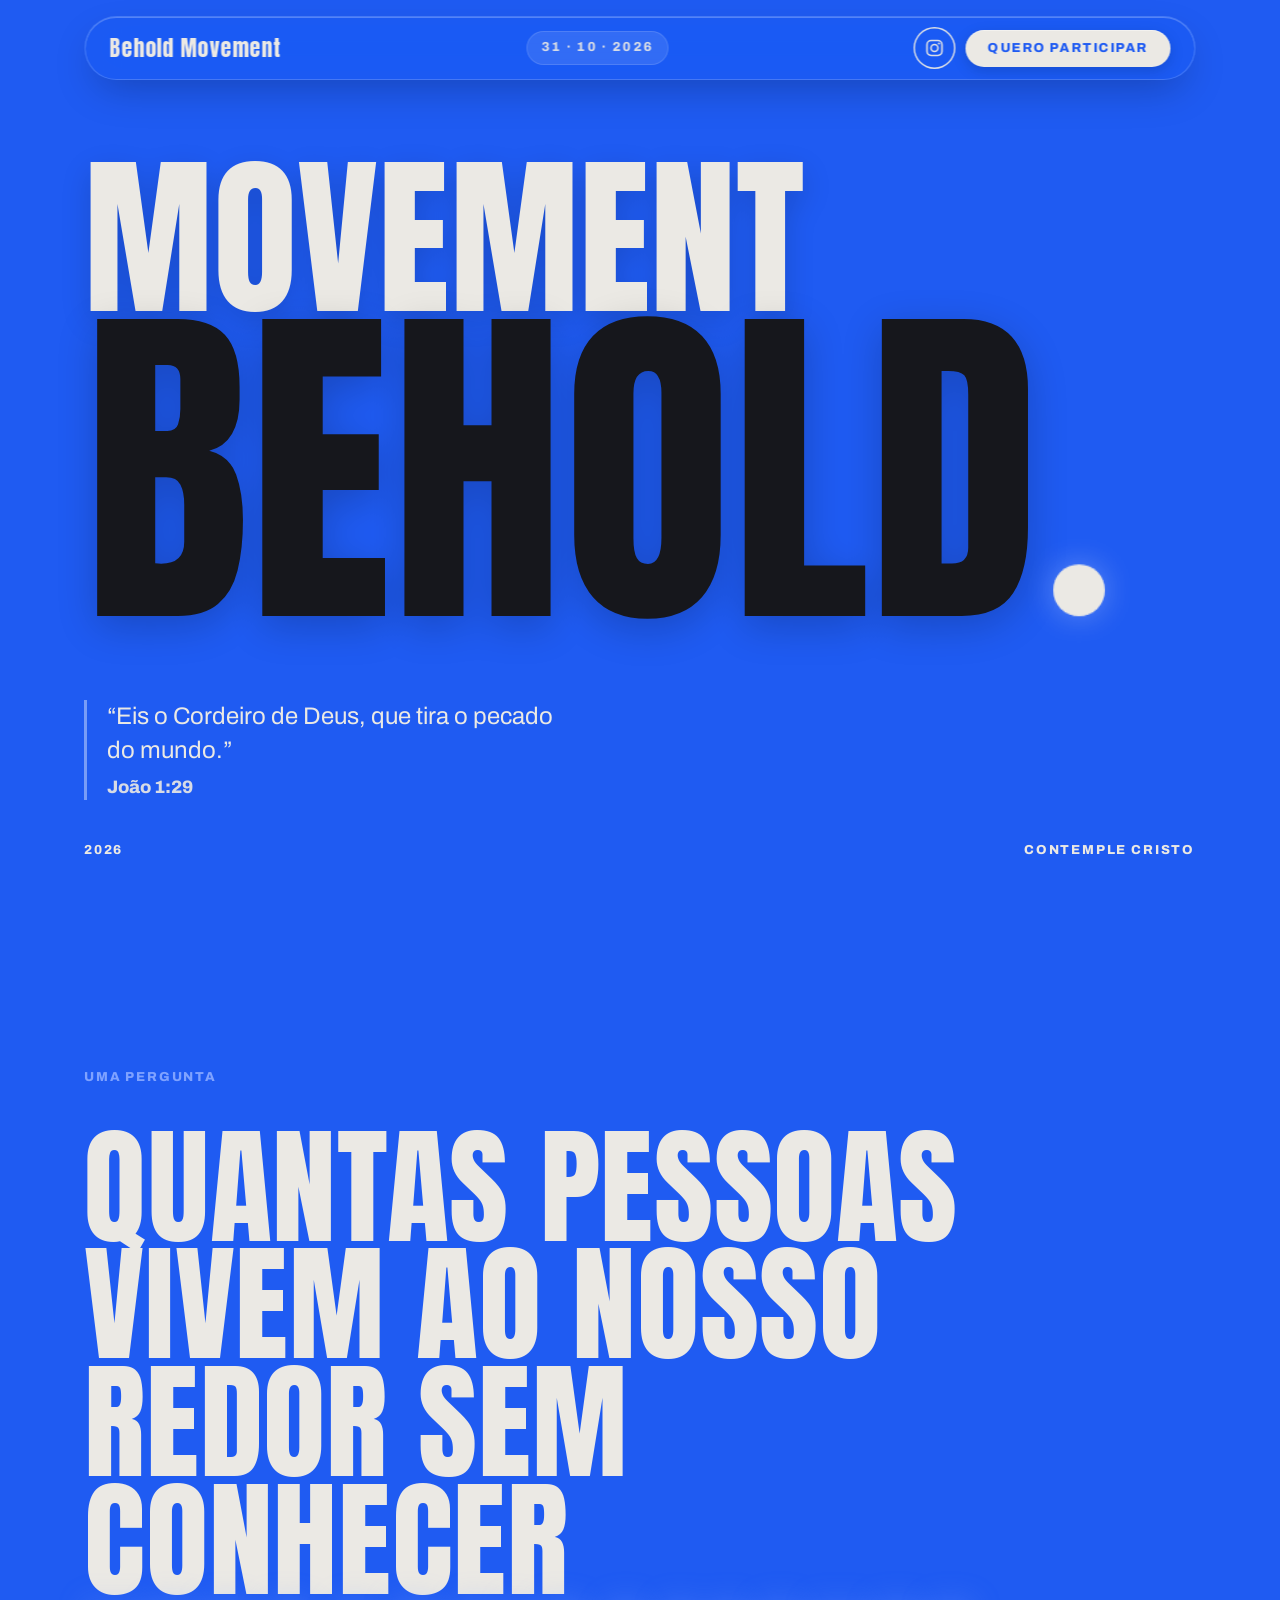
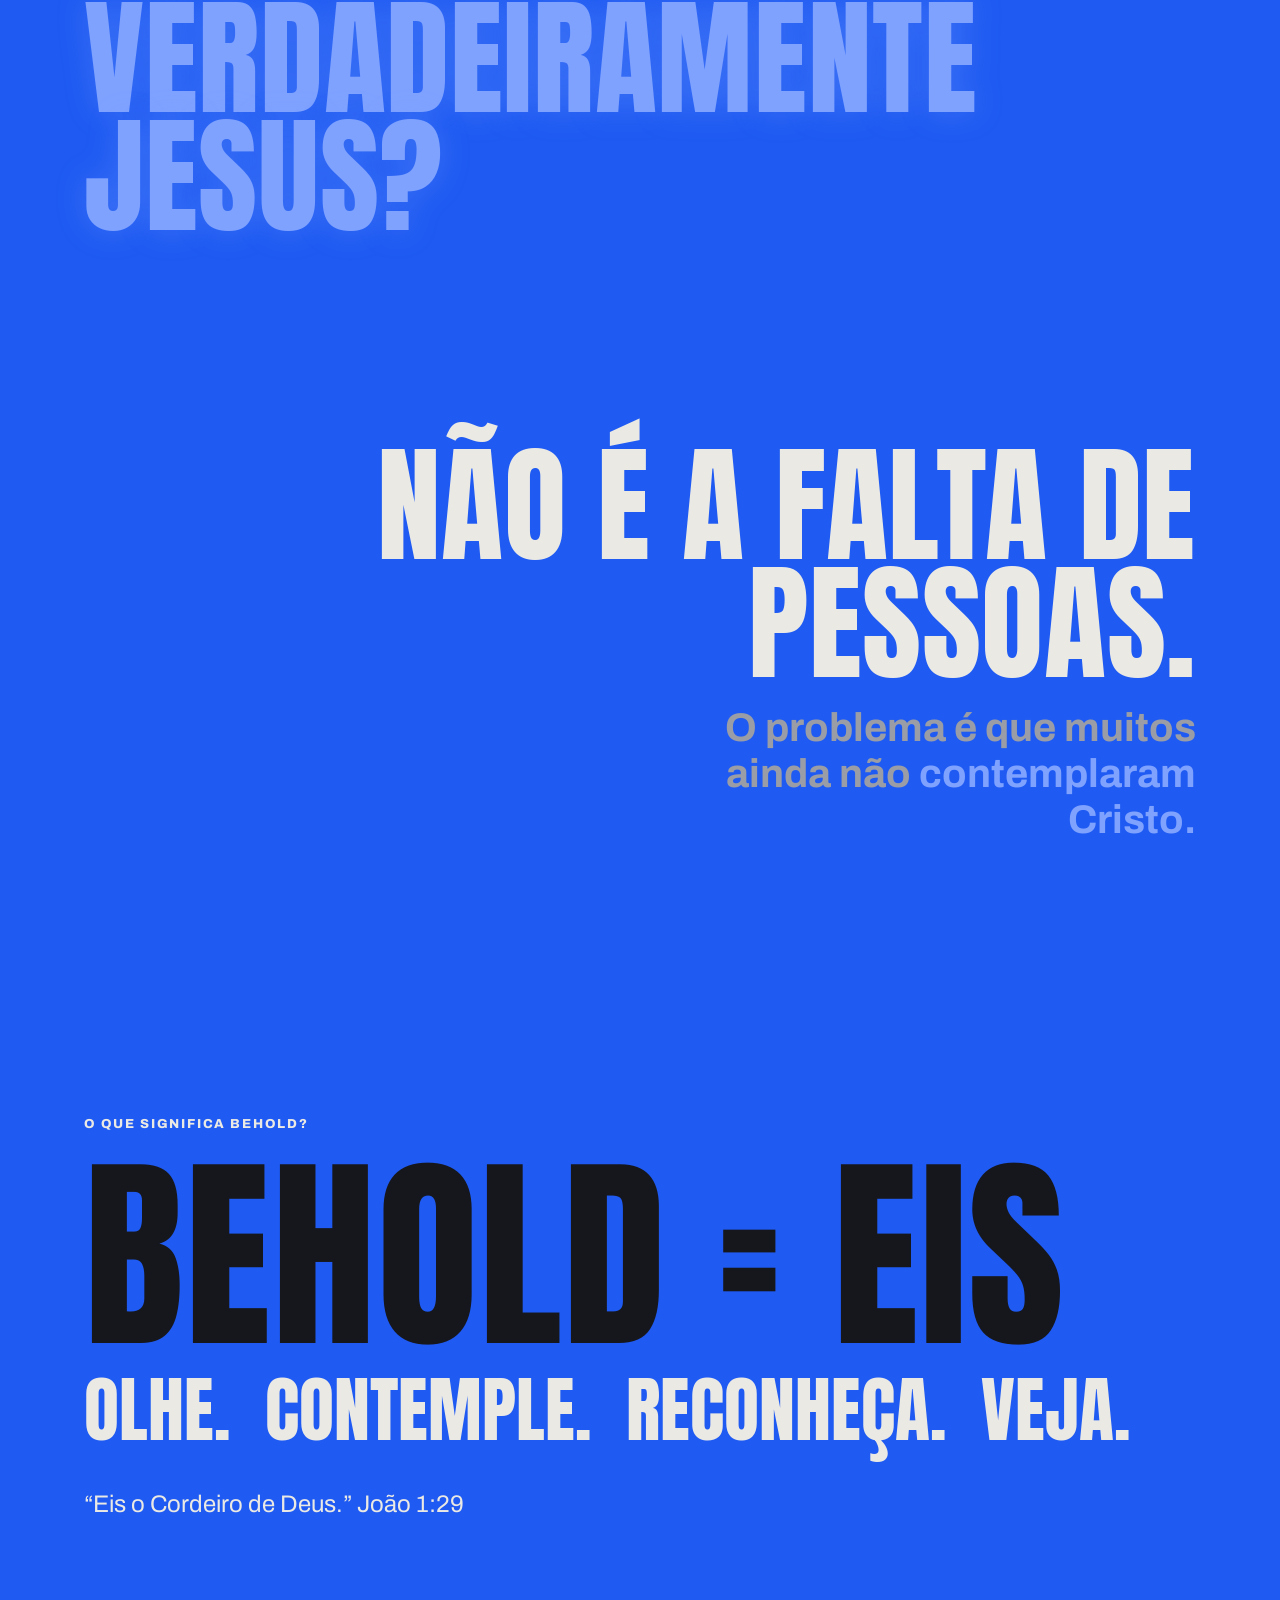
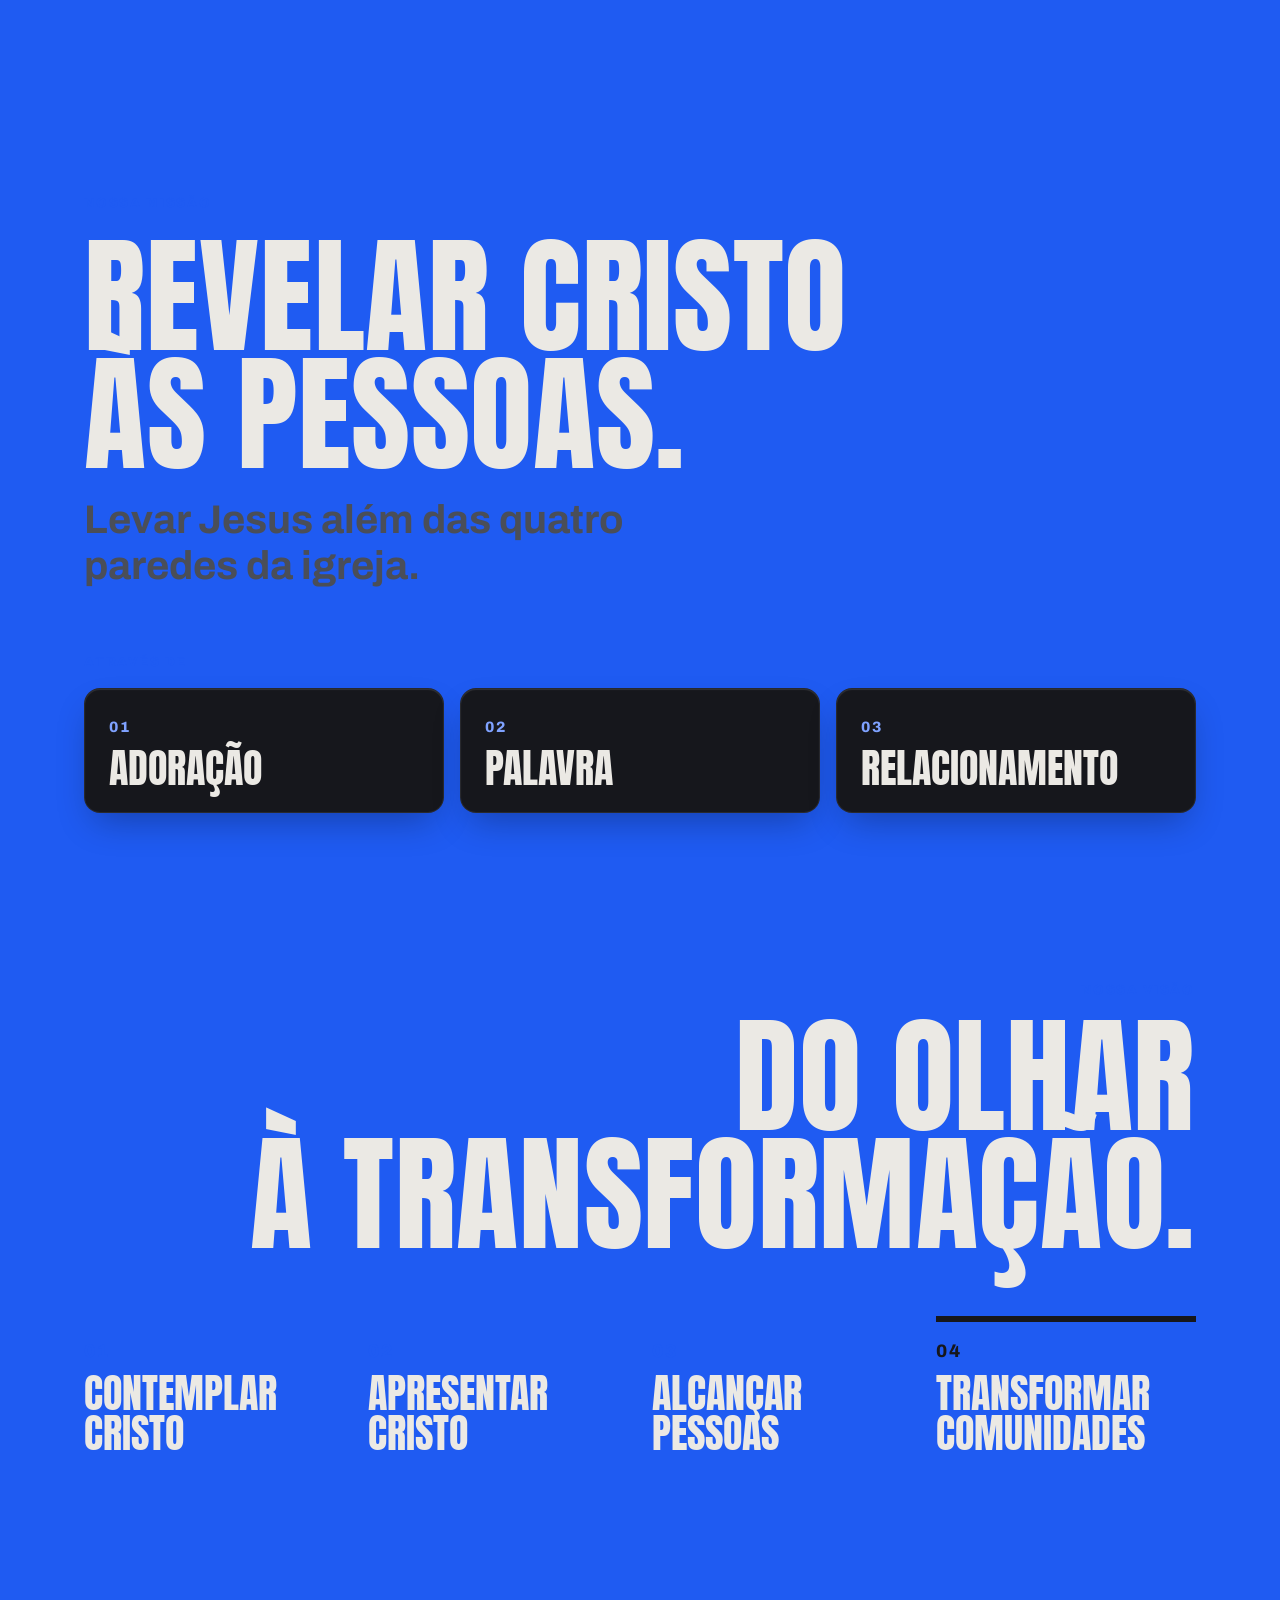
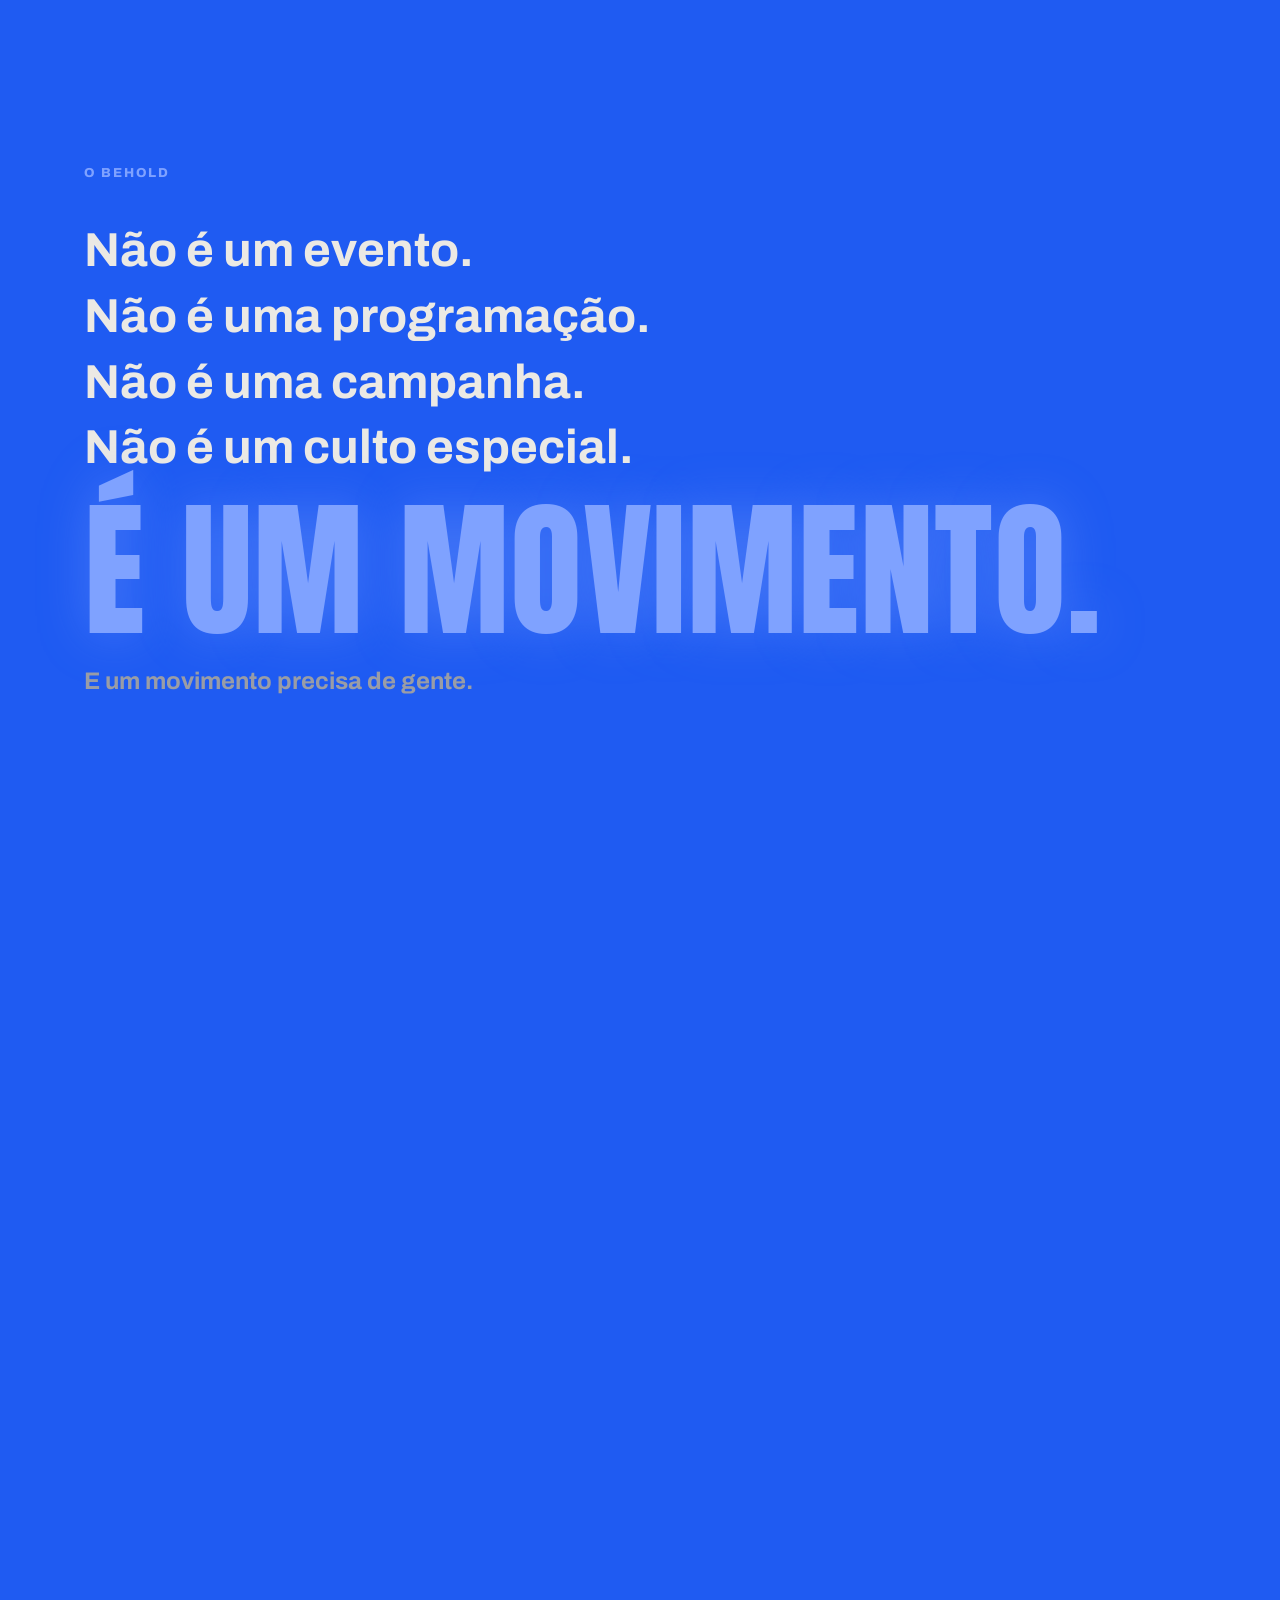
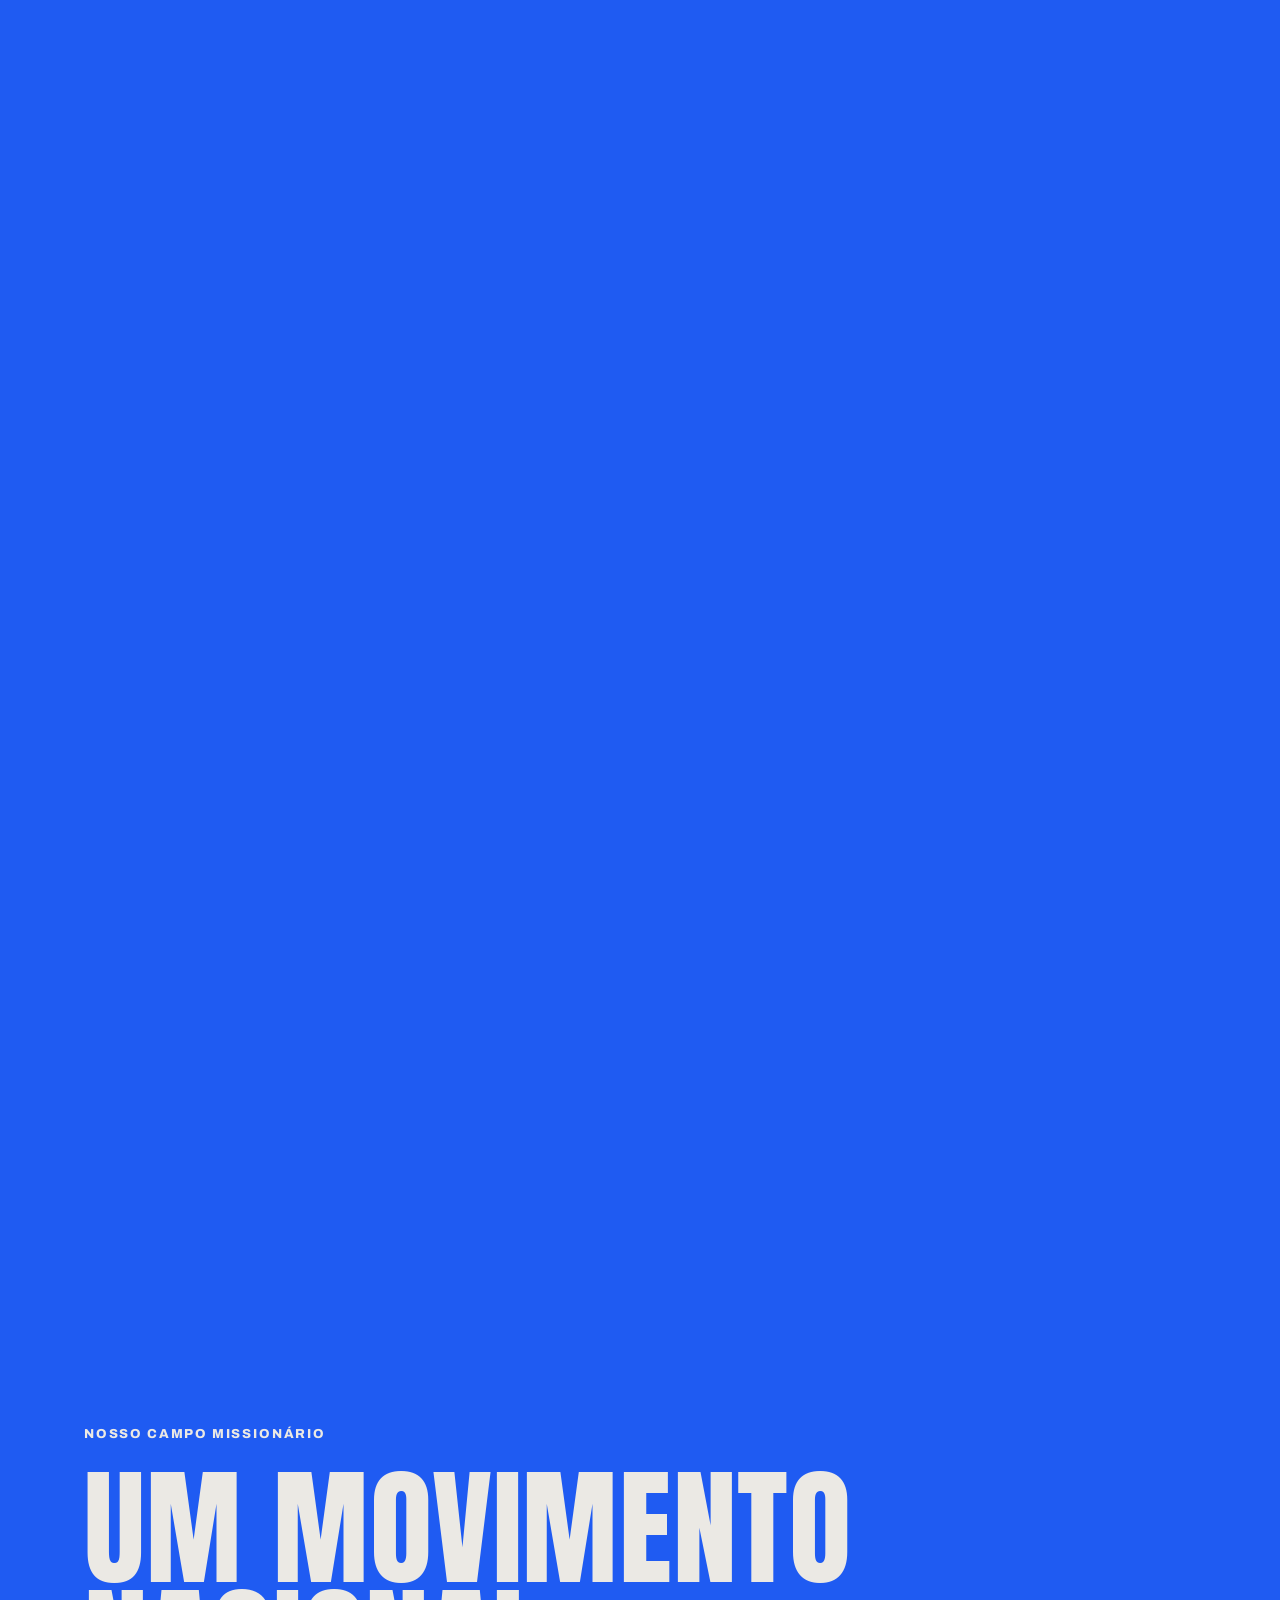
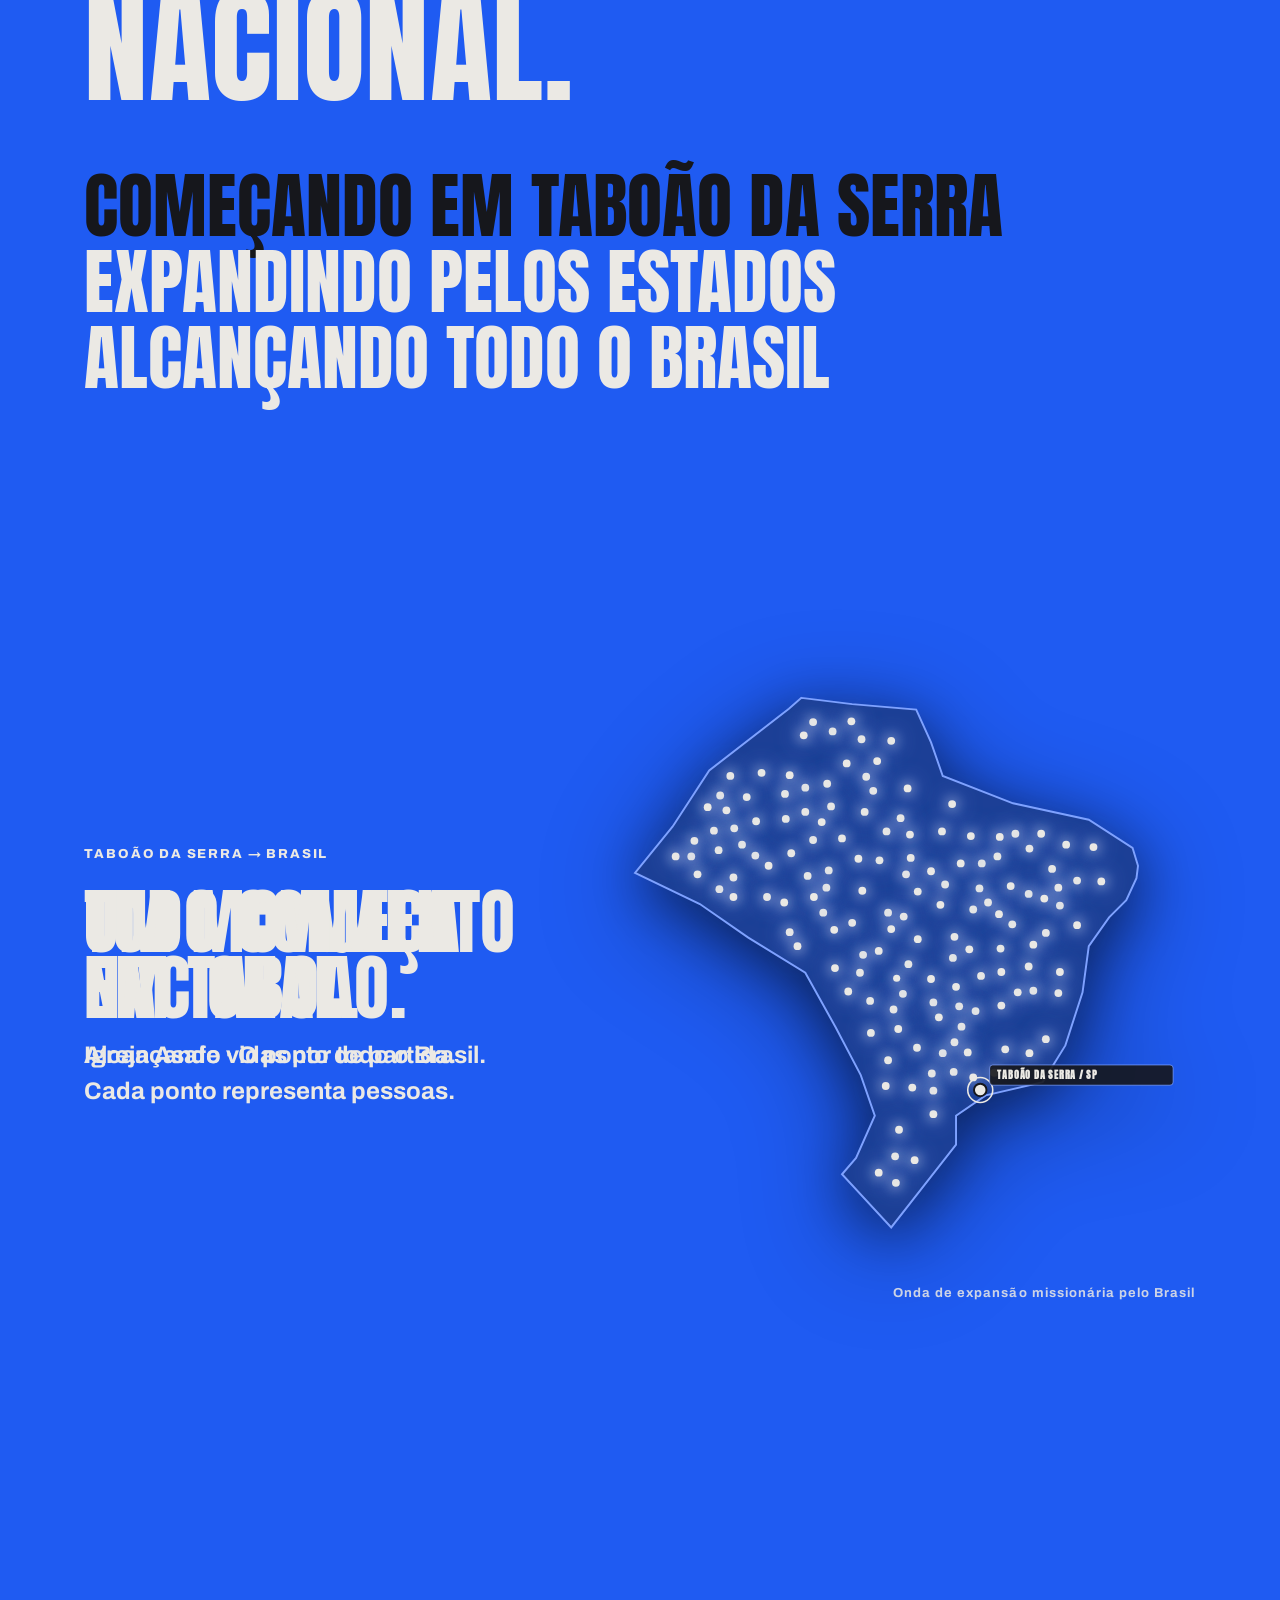
==== commit dc454ebb: "Nome e sobrenome em campos separados (site, n8n e planilha) - Site: o formulário pede Nome e Sobreno" ====
--- a/site/index.html
+++ b/site/index.html
@@ -1057,17 +1057,22 @@
         <div class="form-linha">
           <div class="campo-dark">
             <label for="f-nome">Nome</label>
-            <input id="f-nome" name="nome" type="text" autocomplete="name" placeholder="Seu nome completo" required>
+            <input id="f-nome" name="nome" type="text" autocomplete="given-name" placeholder="Seu nome" required>
             <p class="erro" id="e-nome" aria-live="polite"></p>
           </div>
+          <div class="campo-dark">
+            <label for="f-sobrenome">Sobrenome</label>
+            <input id="f-sobrenome" name="sobrenome" type="text" autocomplete="family-name" placeholder="Seu sobrenome" required>
+            <p class="erro" id="e-sobrenome" aria-live="polite"></p>
+          </div>
+        </div>
+
+        <div class="form-linha">
           <div class="campo-dark">
             <label for="f-telefone">Telefone (WhatsApp)</label>
             <input id="f-telefone" name="telefone" type="tel" inputmode="tel" autocomplete="tel" placeholder="(11) 90000-0000" required>
             <p class="erro" id="e-telefone" aria-live="polite"></p>
           </div>
-        </div>
-
-        <div class="form-linha unica">
           <div class="campo-dark">
             <label for="f-email">E-mail</label>
             <input id="f-email" name="email" type="email" autocomplete="email" placeholder="voce@exemplo.com" required>
@@ -1482,7 +1487,8 @@
   function validar() {
     var ok = true, primeiro = null;
     var regras = {
-      nome: function (v) { return v.trim().length >= 3 ? "" : "Informe seu nome completo."; },
+      nome: function (v) { return v.trim().length >= 2 ? "" : "Informe seu nome."; },
+      sobrenome: function (v) { return v.trim().length >= 2 ? "" : "Informe seu sobrenome."; },
       telefone: function (v) { var d = v.replace(/\D/g, ""); return d.length === 11 && d.charAt(2) === "9" ? "" : "Informe um celular com WhatsApp e DDD, por exemplo (11) 91234-5678."; },
       email: function (v) { return /^[^\s@]+@[^\s@]+\.[^\s@]+$/.test(v.trim()) ? "" : "Informe um e-mail válido."; },
       cep: function (v) { return v.replace(/\D/g, "").length === 8 ? "" : "Informe o CEP (8 dígitos)."; },
@@ -1524,6 +1530,7 @@
     var el_ = form.elements;
     var dados = {
       nome: el_.nome.value.trim(),
+      sobrenome: el_.sobrenome.value.trim(),
       telefone: el_.telefone.value.trim(),
       email: el_.email.value.trim().toLowerCase(),
       cep: el_.cep.value.trim(),
